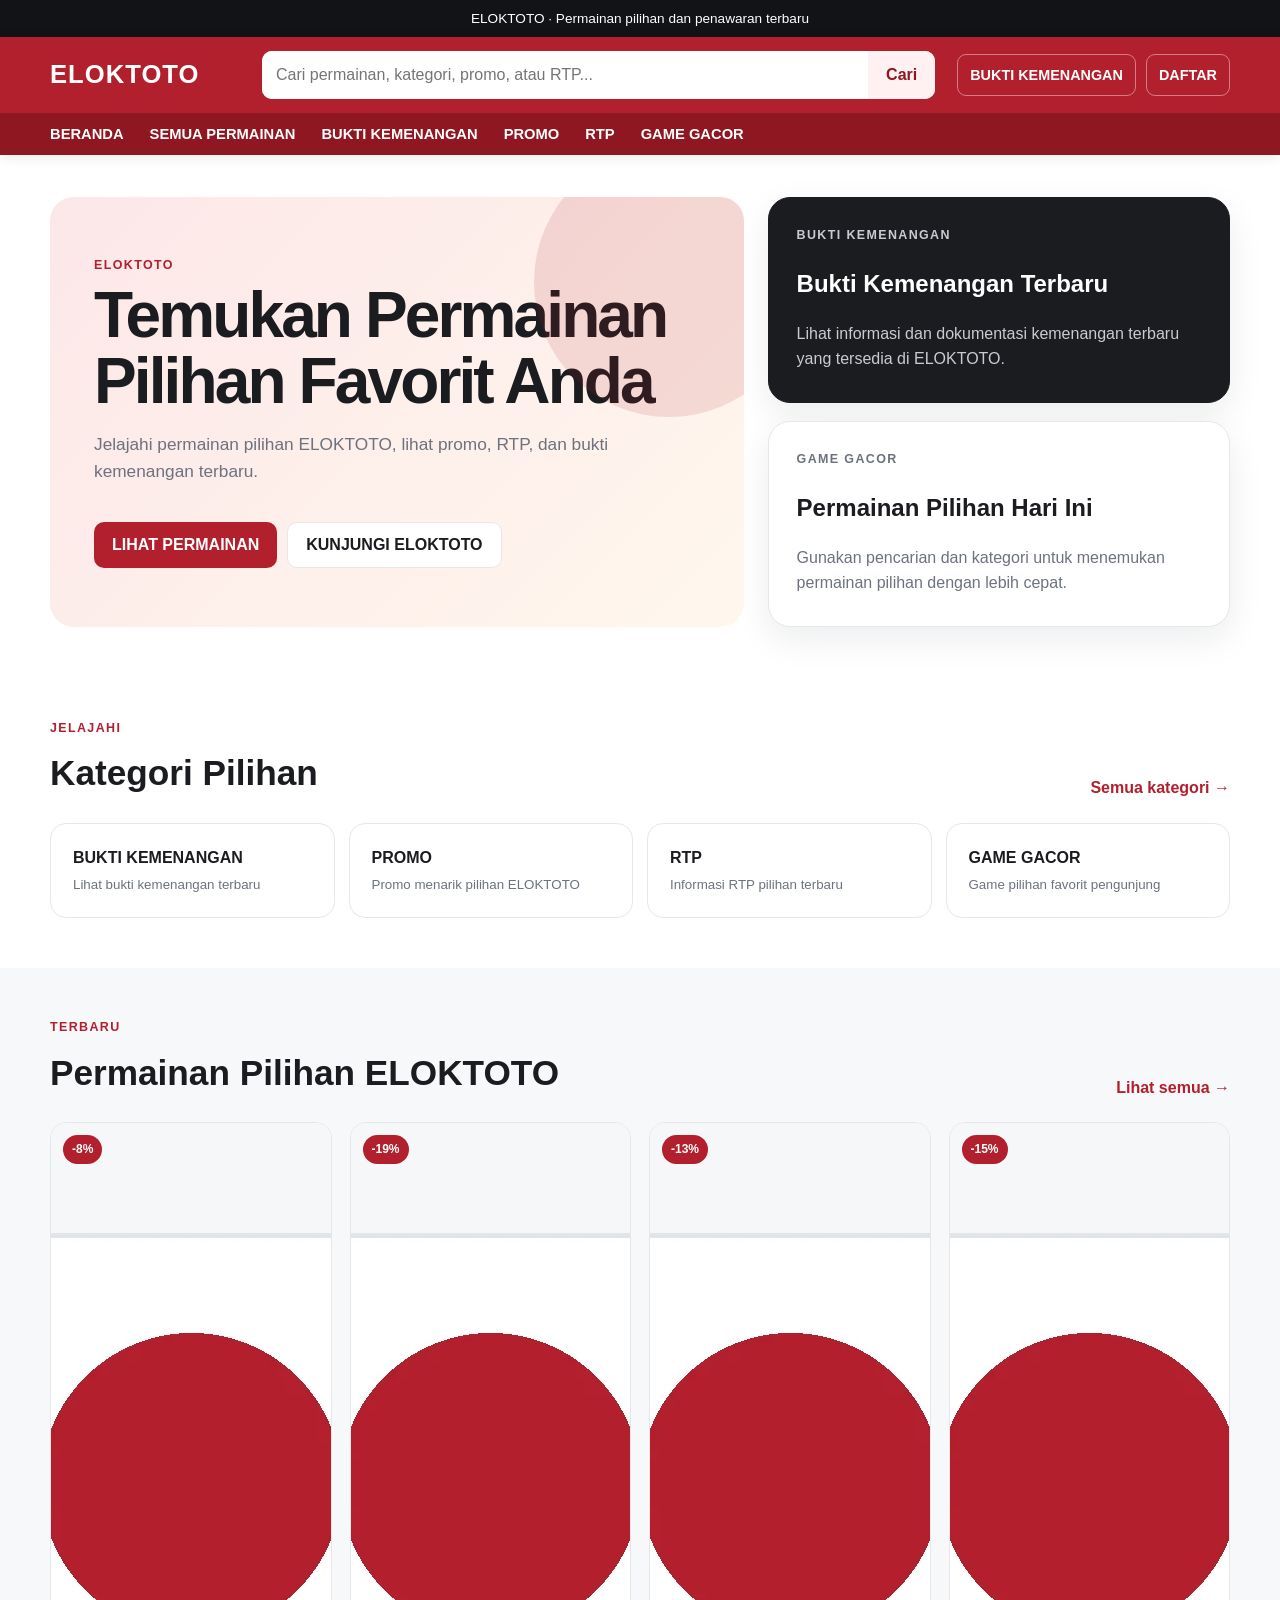
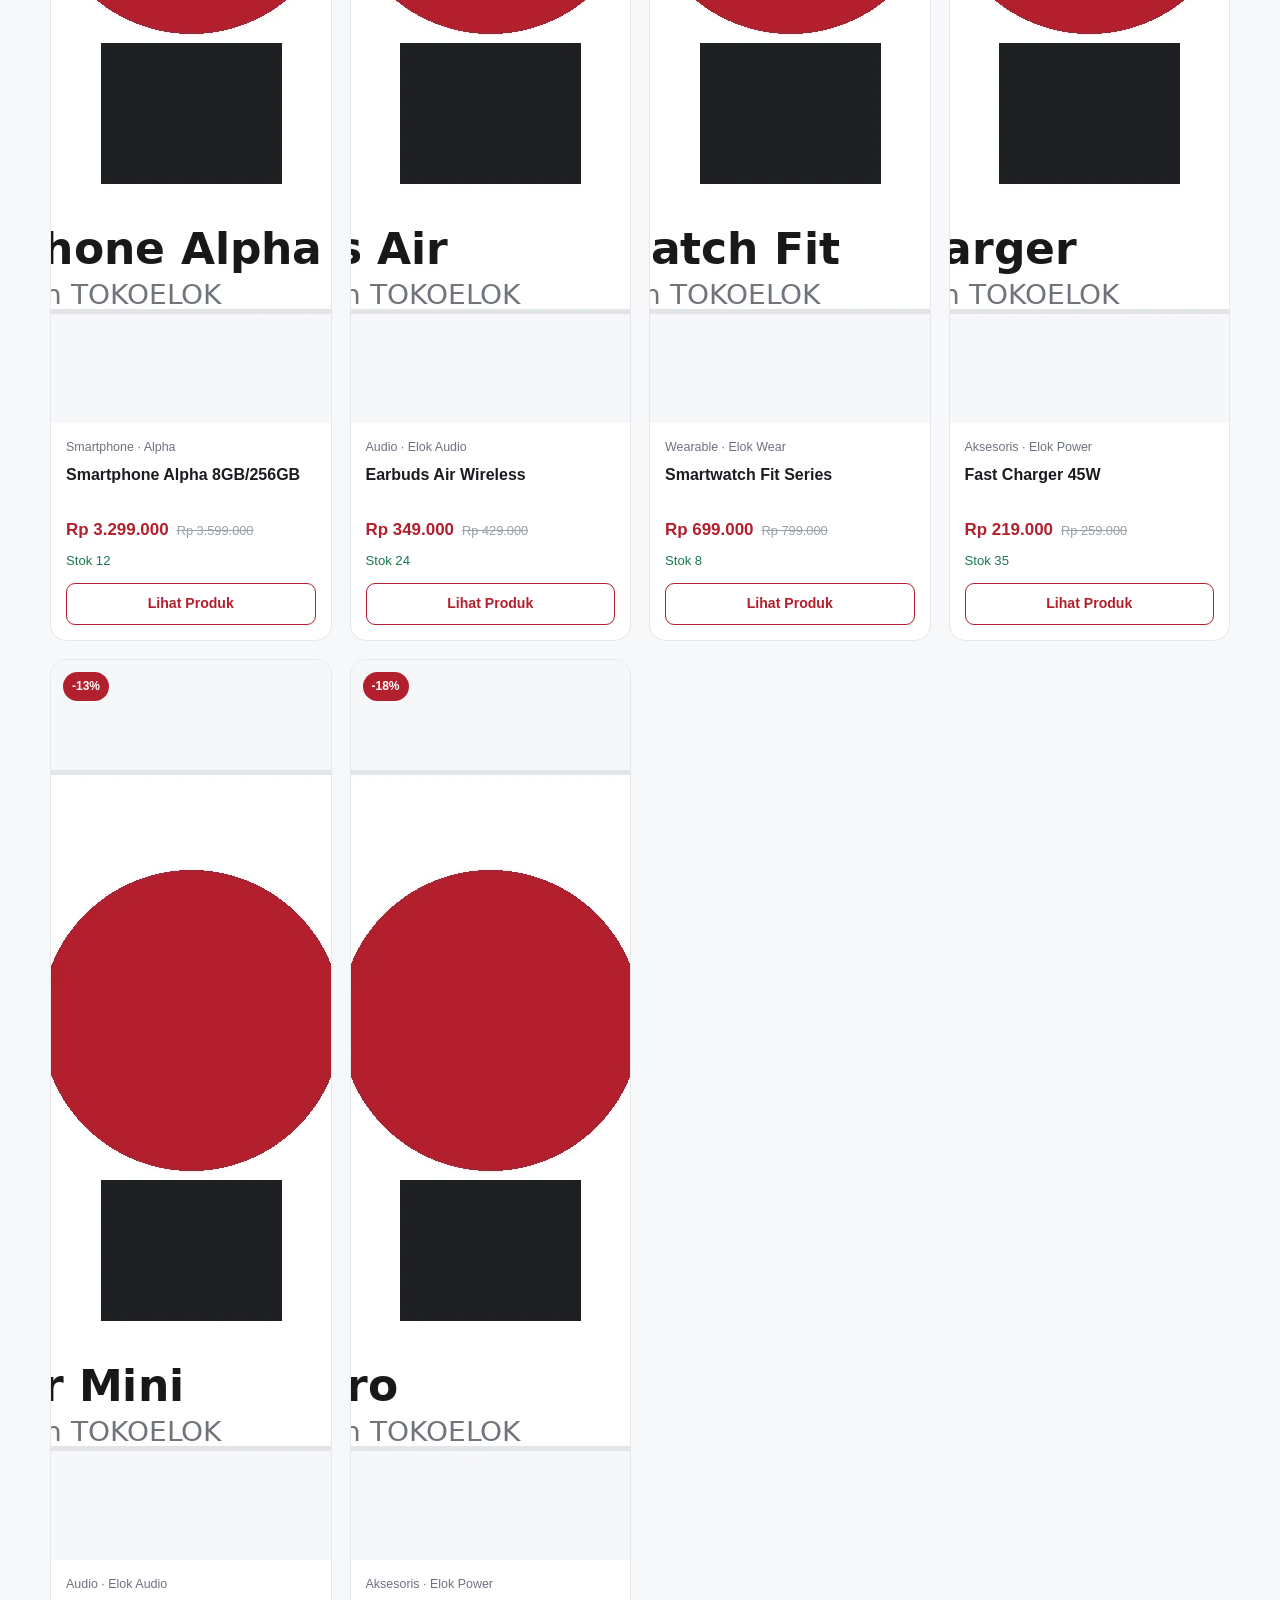
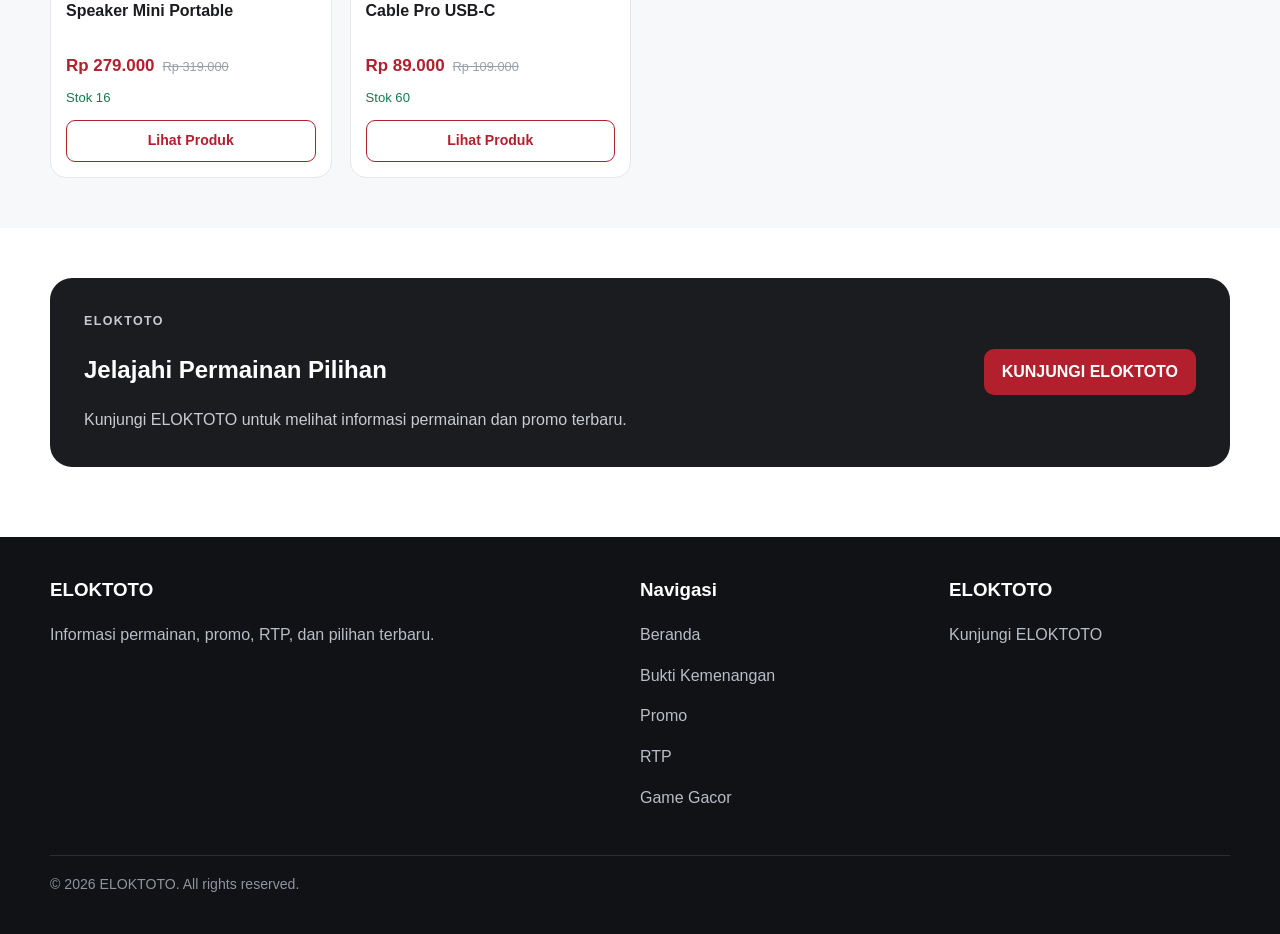
==== index.html @ 2d7f7da9 "p1" ====
<!DOCTYPE html>
<html lang="id">

<head>
  <meta charset="UTF-8">

  <meta
    name="viewport"
    content="width=device-width, initial-scale=1.0"
  >

  <title>ELOKTOTO | Permainan Pilihan & Promo Terbaru</title>

  <meta
    name="description"
    content="Temukan berbagai permainan pilihan, promo terbaru, informasi result, RTP, bukti kemenangan, dan rekomendasi permainan di ELOKTOTO."
  >

  <meta
    name="robots"
    content="index, follow, max-image-preview:large"
  >

  <meta
    name="theme-color"
    content="#b21f2d"
  >

  <link
    rel="icon"
    href="/assets/images/favicon.png"
    type="image/png"
  >

  <!-- Open Graph -->
  <meta
    property="og:type"
    content="website"
  >

  <meta
    property="og:site_name"
    content="ELOKTOTO"
  >

  <meta
    property="og:title"
    content="ELOKTOTO | Permainan Pilihan & Promo Terbaru"
  >

  <meta
    property="og:description"
    content="Temukan permainan pilihan, promo terbaru, informasi result, RTP, bukti kemenangan, dan rekomendasi permainan di ELOKTOTO."
  >

  <meta
    property="og:image"
    content="/assets/images/og-tokoelok.png"
  >

  <meta
    name="twitter:card"
    content="summary_large_image"
  >

  <link
    rel="stylesheet"
    href="/assets/css/style.css"
  >
</head>

<body>

<!-- ANNOUNCEMENT -->
<div class="announcement">
  ELOKTOTO · Permainan pilihan dan penawaran terbaru
</div>


<!-- HEADER -->
<header class="header">

  <div class="container header-main">

    <!-- LOGO -->
    <a
      class="logo"
      href="/"
      aria-label="ELOKTOTO Beranda"
    >
      ELOKTOTO
    </a>


    <!-- SEARCH -->
    <form
      class="searchbar"
      action="/katalog/"
      method="get"
      role="search"
    >

      <label
        class="sr-only"
        for="header-search"
      >
        Cari permainan
      </label>

      <input
        id="header-search"
        name="q"
        type="search"
        placeholder="Cari permainan, kategori, promo, atau RTP..."
      >

      <button type="submit">
        Cari
      </button>

    </form>


    <!-- HEADER ACTION -->
    <div class="header-actions">

      <a
        class="header-link"
        href="/katalog/?category=BUKTI%20KEMENANGAN"
      >
        BUKTI KEMENANGAN
      </a>

      <a
        class="header-link"
        href="https://fourdi.link/ELOK"
        target="_blank"
        rel="nofollow noopener"
      >
        DAFTAR
      </a>

    </div>


    <!-- MOBILE MENU -->
    <button
      class="menu-toggle"
      data-menu-toggle
      aria-expanded="false"
      aria-label="Buka menu"
    >
      ☰
    </button>

  </div>


  <!-- NAVIGATION -->
  <nav class="nav">

    <div
      class="container nav-inner"
      data-mobile-nav
    >

      <a href="/">
        BERANDA
      </a>

      <a href="/katalog/">
        SEMUA PERMAINAN
      </a>

      <a href="/katalog/?category=BUKTI%20KEMENANGAN">
        BUKTI KEMENANGAN
      </a>

      <a href="/katalog/?category=PROMO">
        PROMO
      </a>

      <a href="/katalog/?category=RTP">
        RTP
      </a>

      <a href="/katalog/?category=GAME%20GACOR">
        GAME GACOR
      </a>

    </div>

  </nav>

</header>


<!-- MAIN -->
<main>


  <!-- HERO -->
  <section class="hero">

    <div class="container hero-wrap">


      <!-- HERO UTAMA -->
      <div class="hero-main">

        <p class="eyebrow">
          ELOKTOTO
        </p>

        <h1>
          Temukan Permainan Pilihan Favorit Anda
        </h1>

        <p class="lead">
          Jelajahi permainan pilihan ELOKTOTO, lihat promo,
          RTP, dan bukti kemenangan terbaru.
        </p>

        <div class="actions">

          <a
            class="btn btn-primary"
            href="/katalog/"
          >
            LIHAT PERMAINAN
          </a>

          <a
            class="btn btn-light"
            href="https://fourdi.link/ELOK"
            target="_blank"
            rel="nofollow noopener"
          >
            KUNJUNGI ELOKTOTO
          </a>

        </div>

      </div>


      <!-- HERO SIDE -->
      <div class="hero-side">


        <!-- BUKTI KEMENANGAN -->
        <div class="promo-card dark">

          <p class="eyebrow">
            BUKTI KEMENANGAN
          </p>

          <h2>
            Bukti Kemenangan Terbaru
          </h2>

          <p>
            Lihat informasi dan dokumentasi kemenangan
            terbaru yang tersedia di ELOKTOTO.
          </p>

        </div>


        <!-- GAME PILIHAN -->
        <div class="promo-card">

          <p class="eyebrow">
            GAME GACOR
          </p>

          <h2>
            Permainan Pilihan Hari Ini
          </h2>

          <p>
            Gunakan pencarian dan kategori untuk menemukan
            permainan pilihan dengan lebih cepat.
          </p>

        </div>

      </div>

    </div>

  </section>


  <!-- CATEGORY -->
  <section class="section container">

    <div class="section-head">

      <div>

        <p class="eyebrow">
          JELAJAHI
        </p>

        <h2>
          Kategori Pilihan
        </h2>

      </div>

      <a href="/katalog/">
        Semua kategori →
      </a>

    </div>


    <div class="category-grid">


      <!-- BUKTI KEMENANGAN -->
      <a
        class="category-item"
        href="/katalog/?category=BUKTI%20KEMENANGAN"
      >

        BUKTI KEMENANGAN

        <small>
          Lihat bukti kemenangan terbaru
        </small>

      </a>


      <!-- PROMO -->
      <a
        class="category-item"
        href="/katalog/?category=PROMO"
      >

        PROMO

        <small>
          Promo menarik pilihan ELOKTOTO
        </small>

      </a>


      <!-- RTP -->
      <a
        class="category-item"
        href="/katalog/?category=RTP"
      >

        RTP

        <small>
          Informasi RTP pilihan terbaru
        </small>

      </a>


      <!-- GAME GACOR -->
      <a
        class="category-item"
        href="/katalog/?category=GAME%20GACOR"
      >

        GAME GACOR

        <small>
          Game pilihan favorit pengunjung
        </small>

      </a>


    </div>

  </section>


  <!-- PERMAINAN PILIHAN -->
  <section class="section section-soft">

    <div class="container">

      <div class="section-head">

        <div>

          <p class="eyebrow">
            TERBARU
          </p>

          <h2>
            Permainan Pilihan ELOKTOTO
          </h2>

        </div>

        <a href="/katalog/">
          Lihat semua →
        </a>

      </div>


      <!-- GAME DIISI MELALUI catalog.js -->
      <div
        class="product-grid"
        data-product-grid
      ></div>

    </div>

  </section>


  <!-- CTA -->
  <section class="section container">

    <div class="info-band">

      <div>

        <p class="eyebrow">
          ELOKTOTO
        </p>

        <h2>
          Jelajahi Permainan Pilihan
        </h2>

        <p>
          Kunjungi ELOKTOTO untuk melihat informasi
          permainan dan promo terbaru.
        </p>

      </div>

      <a
        class="btn btn-primary"
        href="https://fourdi.link/ELOK"
        target="_blank"
        rel="nofollow noopener"
      >
        KUNJUNGI ELOKTOTO
      </a>

    </div>

  </section>


</main>


<!-- FOOTER -->
<footer class="footer">

  <div class="container">


    <div class="footer-grid">


      <!-- BRAND -->
      <div>

        <h3>
          ELOKTOTO
        </h3>

        <p>
          Informasi permainan, promo,
          RTP, dan pilihan terbaru.
        </p>

      </div>


      <!-- NAVIGATION -->
      <div>

        <h3>
          Navigasi
        </h3>

        <p>
          <a href="/">
            Beranda
          </a>
        </p>

        <p>
          <a href="/katalog/?category=BUKTI%20KEMENANGAN">
            Bukti Kemenangan
          </a>
        </p>

        <p>
          <a href="/katalog/?category=PROMO">
            Promo
          </a>
        </p>

        <p>
          <a href="/katalog/?category=RTP">
            RTP
          </a>
        </p>

        <p>
          <a href="/katalog/?category=GAME%20GACOR">
            Game Gacor
          </a>
        </p>

      </div>


      <!-- LINK -->
      <div>

        <h3>
          ELOKTOTO
        </h3>

        <p>

          <a
            href="https://fourdi.link/ELOK"
            target="_blank"
            rel="nofollow noopener"
          >
            Kunjungi ELOKTOTO
          </a>

        </p>

      </div>


    </div>


    <div class="footer-bottom">

      ©
      <span data-year></span>
      ELOKTOTO.
      All rights reserved.

    </div>


  </div>

</footer>


<!-- PRODUCT DATA -->
<script src="/assets/js/products.js"></script>


<!-- GLOBAL JS -->
<script src="/assets/js/app.js"></script>


<!-- HOMEPAGE PRODUCT LIMIT -->
<script>

  window.addEventListener(
    "DOMContentLoaded",
    () => {

      if (
        window.TOKOELOK_PRODUCTS &&
        Array.isArray(window.TOKOELOK_PRODUCTS)
      ) {

        window.TOKOELOK_PRODUCTS =
          window.TOKOELOK_PRODUCTS.slice(0, 8);

      }

    },
    {
      once: true
    }
  );

</script>


<!-- CATALOG -->
<script src="/assets/js/catalog.js"></script>


</body>
</html>
---- assets/css/style.css ----
:root{
  --brand:#b21f2d;--brand-dark:#8f1722;--accent:#fff1f2;--text:#1b1c20;--muted:#6c727f;
  --line:#e5e7eb;--soft:#f7f8fa;--white:#fff;--success:#16794b;--radius:16px;
  --shadow:0 12px 35px rgba(15,23,42,.08)
}
*{box-sizing:border-box}
html{scroll-behavior:smooth}
body{margin:0;font-family:Arial,Helvetica,sans-serif;color:var(--text);background:#fff;line-height:1.55}
a{text-decoration:none;color:inherit}
img{max-width:100%;display:block}
button,input,select{font:inherit}
.container{width:min(1180px,calc(100% - 32px));margin:auto}
.sr-only{position:absolute;width:1px;height:1px;padding:0;margin:-1px;overflow:hidden;clip:rect(0,0,0,0);white-space:nowrap;border:0}

.announcement{background:#121317;color:#fff;text-align:center;padding:8px 16px;font-size:.85rem}
.header{position:sticky;top:0;z-index:50;background:var(--brand);box-shadow:0 2px 12px rgba(0,0,0,.09)}
.header-main{min-height:76px;display:grid;grid-template-columns:190px 1fr auto;gap:22px;align-items:center}
.logo{color:#fff;font-weight:900;font-size:1.6rem;letter-spacing:.04em}
.searchbar{display:grid;grid-template-columns:1fr auto;background:#fff;border-radius:10px;overflow:hidden}
.searchbar input{border:0;outline:0;padding:12px 14px;min-width:0}
.searchbar button{border:0;padding:0 18px;background:#fff0f1;color:var(--brand-dark);font-weight:800;cursor:pointer}
.header-actions{display:flex;gap:10px}
.header-link{color:#fff;border:1px solid rgba(255,255,255,.42);border-radius:9px;padding:9px 12px;font-weight:800;font-size:.9rem}
.nav{background:var(--brand-dark)}
.nav-inner{min-height:42px;display:flex;gap:26px;align-items:center}
.nav a{color:#fff;font-weight:700;font-size:.92rem}
.menu-toggle{display:none;border:0;background:transparent;color:#fff;font-size:1.3rem}

.hero{padding:42px 0}
.hero-wrap{display:grid;grid-template-columns:1.2fr .8fr;gap:24px}
.hero-main{min-height:430px;padding:44px;border-radius:24px;background:linear-gradient(135deg,#fce7e8,#fff7ed);display:flex;flex-direction:column;justify-content:center;position:relative;overflow:hidden}
.hero-main:after{content:"";position:absolute;width:270px;height:270px;border-radius:50%;background:rgba(178,31,45,.13);right:-60px;top:-50px}
.eyebrow{color:var(--brand);text-transform:uppercase;letter-spacing:.11em;font-size:.78rem;font-weight:900;margin:0 0 8px}
.hero h1{font-size:clamp(2.4rem,5vw,4.8rem);line-height:1.02;letter-spacing:-.045em;margin:0;max-width:760px}
.hero p.lead{color:var(--muted);font-size:1.08rem;max-width:650px}
.hero-side{display:grid;gap:18px}
.promo-card{border:1px solid var(--line);border-radius:22px;padding:28px;background:#fff;box-shadow:var(--shadow)}
.promo-card.dark{background:#1b1c20;color:#fff;border-color:#1b1c20}
.promo-card p{color:var(--muted);margin-bottom:0}
.promo-card.dark p{color:#c8cbd1}
.actions{display:flex;gap:10px;flex-wrap:wrap;margin-top:20px}
.btn{display:inline-flex;justify-content:center;align-items:center;min-height:46px;padding:0 18px;border-radius:10px;font-weight:800}
.btn-primary{background:var(--brand);color:#fff}
.btn-primary:hover{background:var(--brand-dark)}
.btn-light{background:#fff;border:1px solid var(--line)}
.btn-wide{width:100%}

.section{padding:50px 0}
.section-soft{background:var(--soft)}
.section-head{display:flex;align-items:end;justify-content:space-between;gap:18px;margin-bottom:22px}
.section-head h2{font-size:clamp(1.6rem,3vw,2.2rem);margin:0}
.section-head a{color:var(--brand);font-weight:800}
.category-grid{display:grid;grid-template-columns:repeat(4,1fr);gap:14px}
.category-item{border:1px solid var(--line);border-radius:16px;background:#fff;padding:22px;font-weight:800}
.category-item small{display:block;color:var(--muted);font-weight:400;margin-top:4px}

.filters{display:grid;grid-template-columns:1fr 220px;gap:12px;margin-bottom:22px}
.filters input,.filters select{width:100%;border:1px solid var(--line);border-radius:10px;padding:12px 14px;background:#fff;outline:none}
.result-count{color:var(--muted);margin-bottom:16px}

.product-grid{display:grid;grid-template-columns:repeat(4,minmax(0,1fr));gap:18px}
.product-card{background:#fff;border:1px solid var(--line);border-radius:16px;overflow:hidden;transition:.2s}
.product-card:hover{transform:translateY(-3px);box-shadow:var(--shadow)}
.product-image-link{position:relative;display:block;background:#f6f7f9}
.product-image{aspect-ratio:1/1;object-fit:cover}
.discount-badge{position:absolute;left:12px;top:12px;background:var(--brand);color:#fff;font-size:.75rem;font-weight:900;border-radius:999px;padding:5px 9px}
.product-content{padding:15px}
.product-meta{color:var(--muted);font-size:.78rem}
.product-content h3{font-size:1rem;line-height:1.35;margin:6px 0 10px;min-height:43px}
.price-row{display:flex;gap:8px;align-items:baseline;flex-wrap:wrap}
.price-row strong{color:var(--brand);font-size:1.06rem}
.price-row del{color:#9aa0aa;font-size:.8rem}
.stock{color:var(--success);font-size:.82rem;margin:8px 0 12px}
.product-button{display:flex;justify-content:center;border:1px solid var(--brand);color:var(--brand);border-radius:9px;padding:9px;font-weight:800;font-size:.88rem}

.info-band{border-radius:22px;background:#1b1c20;color:#fff;padding:34px;display:grid;grid-template-columns:1fr auto;gap:24px;align-items:center}
.info-band p{color:#c8cbd1;margin-bottom:0}

.breadcrumb{display:flex;flex-wrap:wrap;gap:8px;color:var(--muted);font-size:.9rem;margin-bottom:24px}
.detail-page{padding:34px 0 60px}
.detail-grid{display:grid;grid-template-columns:1fr 1fr;gap:42px;align-items:start}
.detail-media{background:var(--soft);border-radius:22px;overflow:hidden}
.detail-media img{width:100%;aspect-ratio:1/1;object-fit:cover}
.detail-info h1{font-size:clamp(2rem,4vw,3.4rem);line-height:1.08;margin:0 0 14px}
.detail-price{font-size:1.9rem;font-weight:900;color:var(--brand)}
.detail-old-price{color:#8b919b}
.detail-stock{color:var(--success);font-weight:700}
.detail-summary{color:var(--muted)}
.detail-section{padding-top:34px;margin-top:34px;border-top:1px solid var(--line)}
.detail-section h2{margin-top:0}
.spec-list{display:grid;grid-template-columns:repeat(2,1fr);gap:10px;padding:0;list-style:none}
.spec-list li{background:var(--soft);border-radius:10px;padding:12px}

.footer{background:#111215;color:#fff;padding:38px 0;margin-top:20px}
.footer-grid{display:grid;grid-template-columns:2fr 1fr 1fr;gap:28px}
.footer h3{margin-top:0}
.footer p,.footer a{color:#b8bdc6}
.footer-bottom{border-top:1px solid #2b2d32;margin-top:28px;padding-top:18px;color:#8e949e;font-size:.88rem}
.empty{grid-column:1/-1;padding:40px;text-align:center;color:var(--muted)}

@media(max-width:900px){
  .header-main{grid-template-columns:1fr auto;padding:11px 0}
  .searchbar{grid-column:1/-1;grid-row:2}
  .hero-wrap,.detail-grid{grid-template-columns:1fr}
  .product-grid{grid-template-columns:repeat(2,1fr)}
  .category-grid{grid-template-columns:repeat(2,1fr)}
  .footer-grid{grid-template-columns:1fr 1fr}
}
@media(max-width:600px){
  .container{width:min(100% - 22px,1180px)}
  .announcement{font-size:.76rem}
  .header-actions{display:none}
  .header-main{grid-template-columns:1fr auto}
  .menu-toggle{display:block}
  .nav-inner{display:none;flex-direction:column;align-items:flex-start;padding:14px 0}
  .nav-inner.open{display:flex}
  .hero{padding:24px 0}
  .hero-main{padding:28px;min-height:360px}
  .hero h1{font-size:2.55rem}
  .section{padding:36px 0}
  .filters{grid-template-columns:1fr}
  .product-grid{gap:10px}
  .product-content{padding:11px}
  .product-content h3{font-size:.92rem}
  .price-row strong{font-size:.94rem}
  .info-band{grid-template-columns:1fr}
  .footer-grid{grid-template-columns:1fr}
  .spec-list{grid-template-columns:1fr}
}
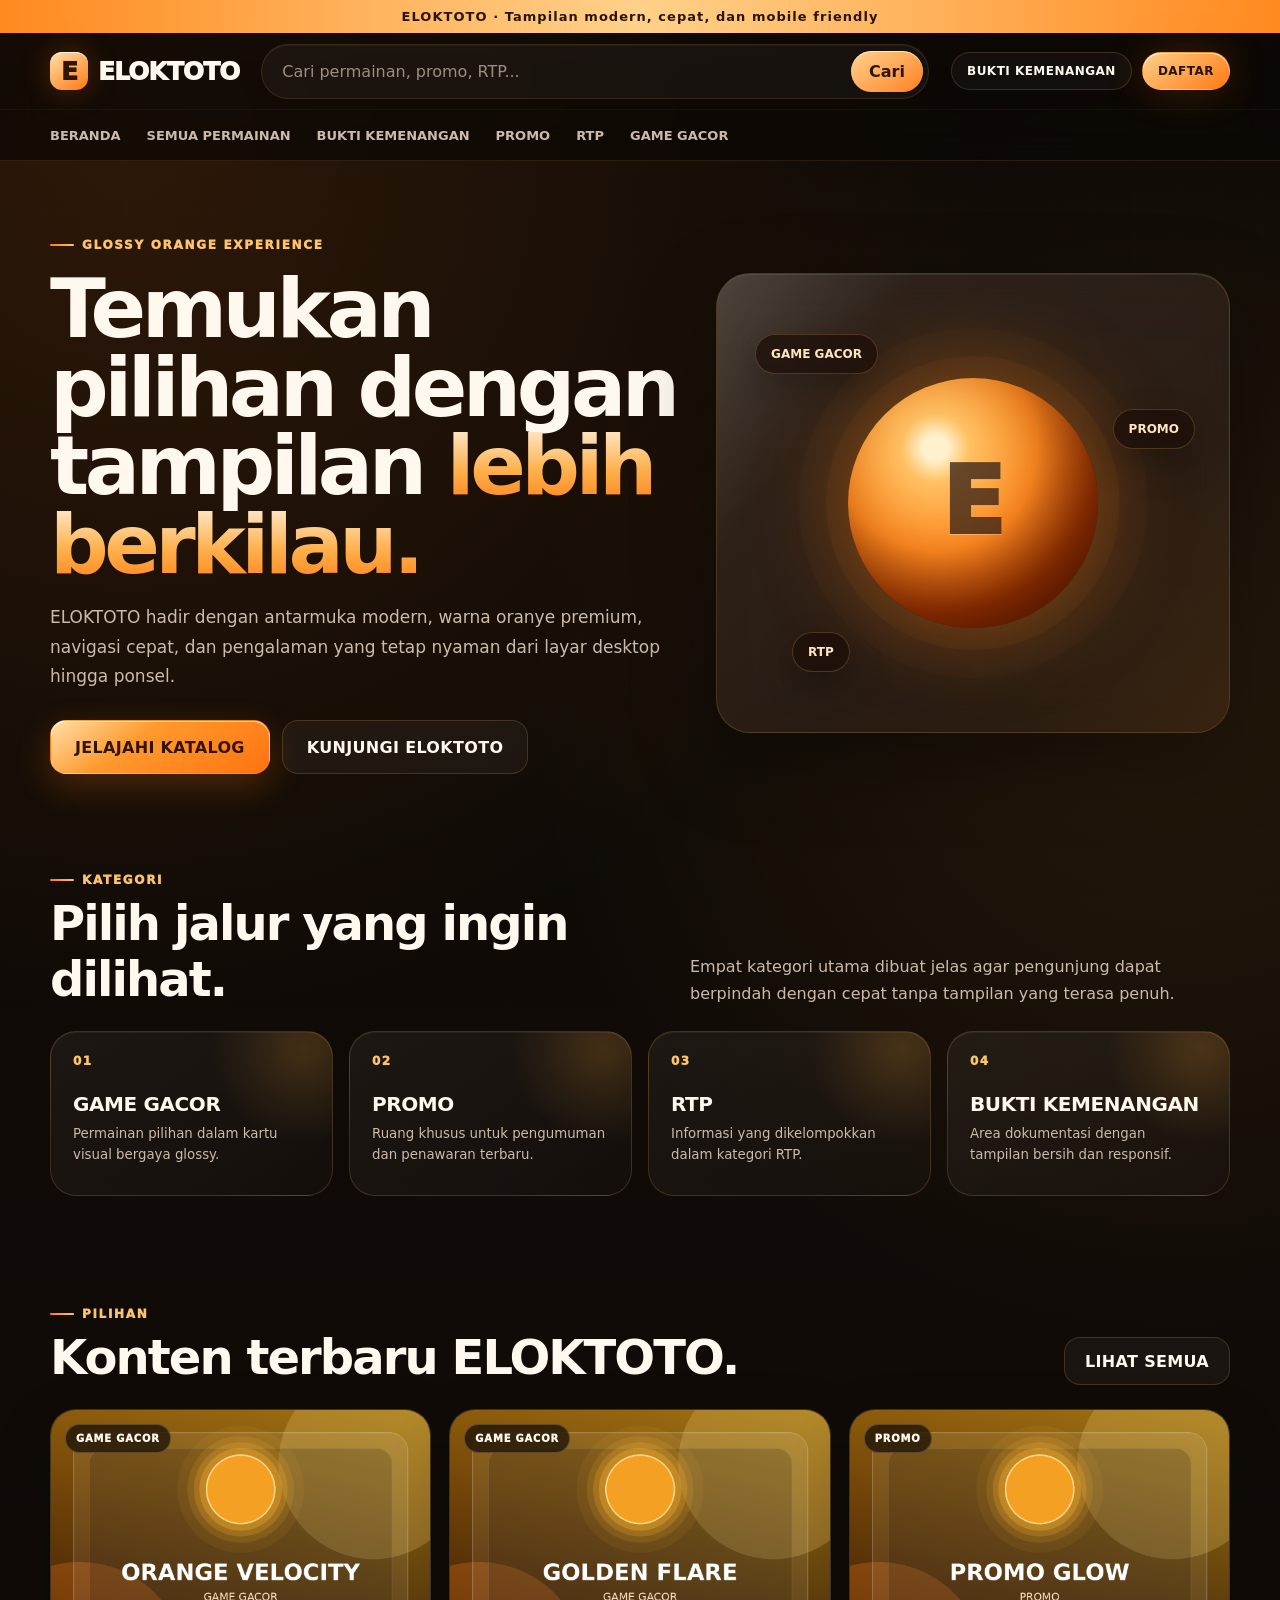
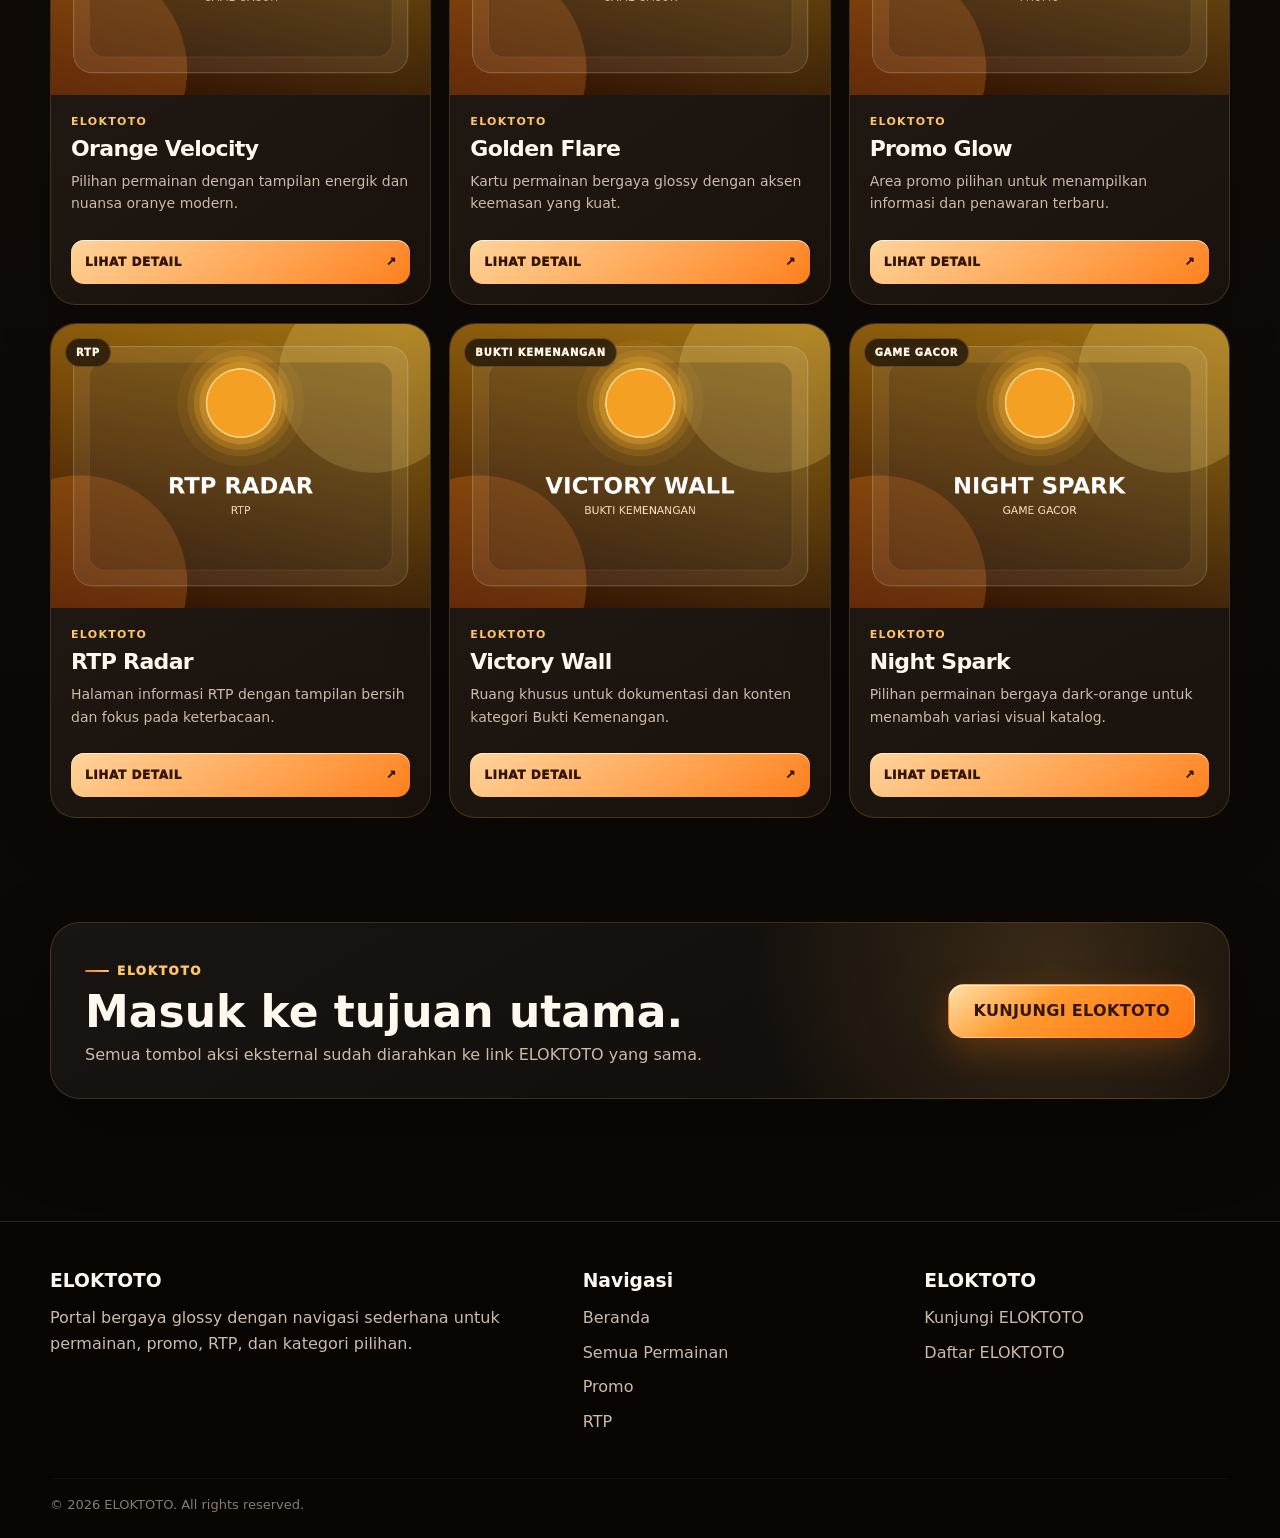
==== commit 51c9c635: "Add files via upload" ====
--- a/index.html
+++ b/index.html
@@ -1,606 +1,190 @@
 <!DOCTYPE html>
 <html lang="id">
-
 <head>
   <meta charset="UTF-8">
+  <meta name="viewport" content="width=device-width, initial-scale=1.0">
 
-  <meta
-    name="viewport"
-    content="width=device-width, initial-scale=1.0"
-  >
+  <title>ELOKTOTO | Permainan, Promo & RTP Pilihan</title>
+  <meta name="description" content="Jelajahi permainan, promo, RTP, dan kategori pilihan dalam tampilan ELOKTOTO yang modern dan mobile friendly.">
+  <meta name="robots" content="index, follow, max-image-preview:large">
+  <meta name="theme-color" content="#ff7a12">
 
-  <title>ELOKTOTO | Permainan Pilihan & Promo Terbaru</title>
+  <link rel="canonical" href="https://toko-elok.pages.dev/">
+  <link rel="icon" href="/assets/images/favicon.png" type="image/png">
+  <link rel="stylesheet" href="/assets/css/style.css">
 
-  <meta
-    name="description"
-    content="Temukan berbagai permainan pilihan, promo terbaru, informasi result, RTP, bukti kemenangan, dan rekomendasi permainan di ELOKTOTO."
-  >
-
-  <meta
-    name="robots"
-    content="index, follow, max-image-preview:large"
-  >
-
-  <meta
-    name="theme-color"
-    content="#b21f2d"
-  >
-
-  <link
-    rel="icon"
-    href="/assets/images/favicon.png"
-    type="image/png"
-  >
-
-  <!-- Open Graph -->
-  <meta
-    property="og:type"
-    content="website"
-  >
-
-  <meta
-    property="og:site_name"
-    content="ELOKTOTO"
-  >
-
-  <meta
-    property="og:title"
-    content="ELOKTOTO | Permainan Pilihan & Promo Terbaru"
-  >
-
-  <meta
-    property="og:description"
-    content="Temukan permainan pilihan, promo terbaru, informasi result, RTP, bukti kemenangan, dan rekomendasi permainan di ELOKTOTO."
-  >
-
-  <meta
-    property="og:image"
-    content="/assets/images/og-tokoelok.png"
-  >
-
-  <meta
-    name="twitter:card"
-    content="summary_large_image"
-  >
-
-  <link
-    rel="stylesheet"
-    href="/assets/css/style.css"
-  >
+  <meta property="og:type" content="website">
+  <meta property="og:site_name" content="ELOKTOTO">
+  <meta property="og:title" content="ELOKTOTO | Permainan, Promo & RTP Pilihan">
+  <meta property="og:description" content="Tampilan glossy oranye yang modern, cepat, dan nyaman digunakan di perangkat mobile.">
+  <meta property="og:url" content="https://toko-elok.pages.dev/">
+  <meta property="og:image" content="https://toko-elok.pages.dev/assets/images/og-eloktoto.png">
+  <meta name="twitter:card" content="summary_large_image">
 </head>
-
 <body>
 
-<!-- ANNOUNCEMENT -->
-<div class="announcement">
-  ELOKTOTO · Permainan pilihan dan penawaran terbaru
-</div>
 
+<div class="announcement">ELOKTOTO · Tampilan modern, cepat, dan mobile friendly</div>
 
-<!-- HEADER -->
-<header class="header">
-
+<header class="site-header" data-site-header>
   <div class="container header-main">
-
-    <!-- LOGO -->
-    <a
-      class="logo"
-      href="/"
-      aria-label="ELOKTOTO Beranda"
-    >
-      ELOKTOTO
+    <a class="logo" href="/" aria-label="ELOKTOTO Beranda">
+      <span class="logo-mark">E</span>
+      <span>ELOKTOTO</span>
     </a>
 
-
-    <!-- SEARCH -->
-    <form
-      class="searchbar"
-      action="/katalog/"
-      method="get"
-      role="search"
-    >
-
-      <label
-        class="sr-only"
-        for="header-search"
-      >
-        Cari permainan
-      </label>
-
-      <input
-        id="header-search"
-        name="q"
-        type="search"
-        placeholder="Cari permainan, kategori, promo, atau RTP..."
-      >
-
-      <button type="submit">
-        Cari
-      </button>
-
+    <form class="searchbar" action="/katalog/" method="get" role="search">
+      <label class="sr-only" for="site-search">Cari</label>
+      <input id="site-search" name="q" type="search" placeholder="Cari permainan, promo, RTP...">
+      <button type="submit">Cari</button>
     </form>
 
-
-    <!-- HEADER ACTION -->
     <div class="header-actions">
-
-      <a
-        class="header-link"
-        href="/katalog/?category=BUKTI%20KEMENANGAN"
-      >
-        BUKTI KEMENANGAN
-      </a>
-
-      <a
-        class="header-link"
-        href="https://fourdi.link/ELOK"
-        target="_blank"
-        rel="nofollow noopener"
-      >
-        DAFTAR
-      </a>
-
+      <a class="header-link" href="/katalog/?category=BUKTI%20KEMENANGAN">BUKTI KEMENANGAN</a>
+      <a class="header-link primary" data-elok-link href="https://fourdi.link/ELOK">DAFTAR</a>
     </div>
 
-
-    <!-- MOBILE MENU -->
-    <button
-      class="menu-toggle"
-      data-menu-toggle
-      aria-expanded="false"
-      aria-label="Buka menu"
-    >
-      ☰
-    </button>
-
+    <button class="menu-toggle" data-menu-toggle aria-expanded="false" aria-label="Buka menu">☰</button>
   </div>
 
-
-  <!-- NAVIGATION -->
   <nav class="nav">
-
-    <div
-      class="container nav-inner"
-      data-mobile-nav
-    >
-
-      <a href="/">
-        BERANDA
-      </a>
-
-      <a href="/katalog/">
-        SEMUA PERMAINAN
-      </a>
-
-      <a href="/katalog/?category=BUKTI%20KEMENANGAN">
-        BUKTI KEMENANGAN
-      </a>
-
-      <a href="/katalog/?category=PROMO">
-        PROMO
-      </a>
-
-      <a href="/katalog/?category=RTP">
-        RTP
-      </a>
-
-      <a href="/katalog/?category=GAME%20GACOR">
-        GAME GACOR
-      </a>
-
+    <div class="container nav-inner" data-mobile-nav>
+      <a href="/">BERANDA</a>
+      <a href="/katalog/">SEMUA PERMAINAN</a>
+      <a href="/katalog/?category=BUKTI%20KEMENANGAN">BUKTI KEMENANGAN</a>
+      <a href="/katalog/?category=PROMO">PROMO</a>
+      <a href="/katalog/?category=RTP">RTP</a>
+      <a href="/katalog/?category=GAME%20GACOR">GAME GACOR</a>
     </div>
-
   </nav>
-
 </header>
 
 
-<!-- MAIN -->
 <main>
-
-
-  <!-- HERO -->
   <section class="hero">
-
-    <div class="container hero-wrap">
-
-
-      <!-- HERO UTAMA -->
-      <div class="hero-main">
-
-        <p class="eyebrow">
-          ELOKTOTO
+    <div class="container hero-grid">
+      <div class="hero-copy">
+        <span class="eyebrow">GLOSSY ORANGE EXPERIENCE</span>
+        <h1>Temukan pilihan dengan tampilan <span>lebih berkilau.</span></h1>
+        <p>
+          ELOKTOTO hadir dengan antarmuka modern, warna oranye premium, navigasi cepat,
+          dan pengalaman yang tetap nyaman dari layar desktop hingga ponsel.
         </p>
 
-        <h1>
-          Temukan Permainan Pilihan Favorit Anda
-        </h1>
-
-        <p class="lead">
-          Jelajahi permainan pilihan ELOKTOTO, lihat promo,
-          RTP, dan bukti kemenangan terbaru.
-        </p>
-
-        <div class="actions">
-
-          <a
-            class="btn btn-primary"
-            href="/katalog/"
-          >
-            LIHAT PERMAINAN
-          </a>
-
-          <a
-            class="btn btn-light"
-            href="https://fourdi.link/ELOK"
-            target="_blank"
-            rel="nofollow noopener"
-          >
-            KUNJUNGI ELOKTOTO
-          </a>
-
+        <div class="hero-actions">
+          <a class="btn btn-primary btn-large" href="/katalog/">JELAJAHI KATALOG</a>
+          <a class="btn btn-secondary btn-large" data-elok-link href="https://fourdi.link/ELOK">KUNJUNGI ELOKTOTO</a>
         </div>
-
       </div>
 
+      <div class="hero-visual glossy-panel" aria-hidden="true">
+        <span class="floating-chip chip-a">GAME GACOR</span>
+        <span class="floating-chip chip-b">PROMO</span>
+        <span class="floating-chip chip-c">RTP</span>
+        <div class="orb"></div>
+      </div>
+    </div>
+  </section>
 
-      <!-- HERO SIDE -->
-      <div class="hero-side">
-
-
-        <!-- BUKTI KEMENANGAN -->
-        <div class="promo-card dark">
-
-          <p class="eyebrow">
-            BUKTI KEMENANGAN
-          </p>
-
-          <h2>
-            Bukti Kemenangan Terbaru
-          </h2>
-
-          <p>
-            Lihat informasi dan dokumentasi kemenangan
-            terbaru yang tersedia di ELOKTOTO.
-          </p>
-
+  <section class="section">
+    <div class="container">
+      <div class="section-heading">
+        <div>
+          <span class="section-kicker">KATEGORI</span>
+          <h2>Pilih jalur yang ingin dilihat.</h2>
         </div>
-
-
-        <!-- GAME PILIHAN -->
-        <div class="promo-card">
-
-          <p class="eyebrow">
-            GAME GACOR
-          </p>
-
-          <h2>
-            Permainan Pilihan Hari Ini
-          </h2>
-
-          <p>
-            Gunakan pencarian dan kategori untuk menemukan
-            permainan pilihan dengan lebih cepat.
-          </p>
-
-        </div>
-
+        <p>Empat kategori utama dibuat jelas agar pengunjung dapat berpindah dengan cepat tanpa tampilan yang terasa penuh.</p>
       </div>
 
+      <div class="category-grid">
+        <a class="category-card" href="/katalog/?category=GAME%20GACOR">
+          <span>01</span>
+          <strong>GAME GACOR</strong>
+          <small>Permainan pilihan dalam kartu visual bergaya glossy.</small>
+        </a>
+
+        <a class="category-card" href="/katalog/?category=PROMO">
+          <span>02</span>
+          <strong>PROMO</strong>
+          <small>Ruang khusus untuk pengumuman dan penawaran terbaru.</small>
+        </a>
+
+        <a class="category-card" href="/katalog/?category=RTP">
+          <span>03</span>
+          <strong>RTP</strong>
+          <small>Informasi yang dikelompokkan dalam kategori RTP.</small>
+        </a>
+
+        <a class="category-card" href="/katalog/?category=BUKTI%20KEMENANGAN">
+          <span>04</span>
+          <strong>BUKTI KEMENANGAN</strong>
+          <small>Area dokumentasi dengan tampilan bersih dan responsif.</small>
+        </a>
+      </div>
     </div>
-
   </section>
 
-
-  <!-- CATEGORY -->
-  <section class="section container">
-
-    <div class="section-head">
-
-      <div>
-
-        <p class="eyebrow">
-          JELAJAHI
-        </p>
-
-        <h2>
-          Kategori Pilihan
-        </h2>
-
+  <section class="section">
+    <div class="container">
+      <div class="section-heading">
+        <div>
+          <span class="section-kicker">PILIHAN</span>
+          <h2>Konten terbaru ELOKTOTO.</h2>
+        </div>
+        <a class="btn btn-secondary" href="/katalog/">LIHAT SEMUA</a>
       </div>
 
-      <a href="/katalog/">
-        Semua kategori →
-      </a>
-
+      <div class="product-grid" data-product-grid data-limit="6"></div>
     </div>
-
-
-    <div class="category-grid">
-
-
-      <!-- BUKTI KEMENANGAN -->
-      <a
-        class="category-item"
-        href="/katalog/?category=BUKTI%20KEMENANGAN"
-      >
-
-        BUKTI KEMENANGAN
-
-        <small>
-          Lihat bukti kemenangan terbaru
-        </small>
-
-      </a>
-
-
-      <!-- PROMO -->
-      <a
-        class="category-item"
-        href="/katalog/?category=PROMO"
-      >
-
-        PROMO
-
-        <small>
-          Promo menarik pilihan ELOKTOTO
-        </small>
-
-      </a>
-
-
-      <!-- RTP -->
-      <a
-        class="category-item"
-        href="/katalog/?category=RTP"
-      >
-
-        RTP
-
-        <small>
-          Informasi RTP pilihan terbaru
-        </small>
-
-      </a>
-
-
-      <!-- GAME GACOR -->
-      <a
-        class="category-item"
-        href="/katalog/?category=GAME%20GACOR"
-      >
-
-        GAME GACOR
-
-        <small>
-          Game pilihan favorit pengunjung
-        </small>
-
-      </a>
-
-
-    </div>
-
   </section>
 
-
-  <!-- PERMAINAN PILIHAN -->
-  <section class="section section-soft">
-
+  <section class="section">
     <div class="container">
-
-      <div class="section-head">
-
+      <div class="info-band">
         <div>
-
-          <p class="eyebrow">
-            TERBARU
-          </p>
-
-          <h2>
-            Permainan Pilihan ELOKTOTO
-          </h2>
-
+          <span class="section-kicker">ELOKTOTO</span>
+          <h2>Masuk ke tujuan utama.</h2>
+          <p>Semua tombol aksi eksternal sudah diarahkan ke link ELOKTOTO yang sama.</p>
         </div>
-
-        <a href="/katalog/">
-          Lihat semua →
-        </a>
-
+        <a class="btn btn-primary btn-large" data-elok-link href="https://fourdi.link/ELOK">KUNJUNGI ELOKTOTO</a>
       </div>
-
-
-      <!-- GAME DIISI MELALUI catalog.js -->
-      <div
-        class="product-grid"
-        data-product-grid
-      ></div>
-
     </div>
-
   </section>
-
-
-  <!-- CTA -->
-  <section class="section container">
-
-    <div class="info-band">
-
-      <div>
-
-        <p class="eyebrow">
-          ELOKTOTO
-        </p>
-
-        <h2>
-          Jelajahi Permainan Pilihan
-        </h2>
-
-        <p>
-          Kunjungi ELOKTOTO untuk melihat informasi
-          permainan dan promo terbaru.
-        </p>
-
-      </div>
-
-      <a
-        class="btn btn-primary"
-        href="https://fourdi.link/ELOK"
-        target="_blank"
-        rel="nofollow noopener"
-      >
-        KUNJUNGI ELOKTOTO
-      </a>
-
-    </div>
-
-  </section>
-
-
 </main>
 
 
-<!-- FOOTER -->
 <footer class="footer">
-
   <div class="container">
-
-
     <div class="footer-grid">
-
-
-      <!-- BRAND -->
       <div>
-
-        <h3>
-          ELOKTOTO
-        </h3>
-
-        <p>
-          Informasi permainan, promo,
-          RTP, dan pilihan terbaru.
-        </p>
-
+        <h3>ELOKTOTO</h3>
+        <p>Portal bergaya glossy dengan navigasi sederhana untuk permainan, promo, RTP, dan kategori pilihan.</p>
       </div>
 
-
-      <!-- NAVIGATION -->
       <div>
-
-        <h3>
-          Navigasi
-        </h3>
-
-        <p>
-          <a href="/">
-            Beranda
-          </a>
-        </p>
-
-        <p>
-          <a href="/katalog/?category=BUKTI%20KEMENANGAN">
-            Bukti Kemenangan
-          </a>
-        </p>
-
-        <p>
-          <a href="/katalog/?category=PROMO">
-            Promo
-          </a>
-        </p>
-
-        <p>
-          <a href="/katalog/?category=RTP">
-            RTP
-          </a>
-        </p>
-
-        <p>
-          <a href="/katalog/?category=GAME%20GACOR">
-            Game Gacor
-          </a>
-        </p>
-
+        <h3>Navigasi</h3>
+        <p><a href="/">Beranda</a></p>
+        <p><a href="/katalog/">Semua Permainan</a></p>
+        <p><a href="/katalog/?category=PROMO">Promo</a></p>
+        <p><a href="/katalog/?category=RTP">RTP</a></p>
       </div>
 
-
-      <!-- LINK -->
       <div>
-
-        <h3>
-          ELOKTOTO
-        </h3>
-
-        <p>
-
-          <a
-            href="https://fourdi.link/ELOK"
-            target="_blank"
-            rel="nofollow noopener"
-          >
-            Kunjungi ELOKTOTO
-          </a>
-
-        </p>
-
+        <h3>ELOKTOTO</h3>
+        <p><a data-elok-link href="https://fourdi.link/ELOK">Kunjungi ELOKTOTO</a></p>
+        <p><a data-elok-link href="https://fourdi.link/ELOK">Daftar ELOKTOTO</a></p>
       </div>
-
-
     </div>
 
-
     <div class="footer-bottom">
-
-      ©
-      <span data-year></span>
-      ELOKTOTO.
-      All rights reserved.
-
+      © <span data-year></span> ELOKTOTO. All rights reserved.
     </div>
-
-
   </div>
-
 </footer>
 
 
-<!-- PRODUCT DATA -->
 <script src="/assets/js/products.js"></script>
-
-
-<!-- GLOBAL JS -->
 <script src="/assets/js/app.js"></script>
-
-
-<!-- HOMEPAGE PRODUCT LIMIT -->
-<script>
-
-  window.addEventListener(
-    "DOMContentLoaded",
-    () => {
-
-      if (
-        window.TOKOELOK_PRODUCTS &&
-        Array.isArray(window.TOKOELOK_PRODUCTS)
-      ) {
-
-        window.TOKOELOK_PRODUCTS =
-          window.TOKOELOK_PRODUCTS.slice(0, 8);
-
-      }
-
-    },
-    {
-      once: true
-    }
-  );
-
-</script>
-
-
-<!-- CATALOG -->
 <script src="/assets/js/catalog.js"></script>
-
-
 </body>
 </html>
--- a/assets/css/style.css
+++ b/assets/css/style.css
@@ -1,129 +1,1009 @@
-:root{
-  --brand:#b21f2d;--brand-dark:#8f1722;--accent:#fff1f2;--text:#1b1c20;--muted:#6c727f;
-  --line:#e5e7eb;--soft:#f7f8fa;--white:#fff;--success:#16794b;--radius:16px;
-  --shadow:0 12px 35px rgba(15,23,42,.08)
-}
-*{box-sizing:border-box}
-html{scroll-behavior:smooth}
-body{margin:0;font-family:Arial,Helvetica,sans-serif;color:var(--text);background:#fff;line-height:1.55}
-a{text-decoration:none;color:inherit}
-img{max-width:100%;display:block}
-button,input,select{font:inherit}
-.container{width:min(1180px,calc(100% - 32px));margin:auto}
-.sr-only{position:absolute;width:1px;height:1px;padding:0;margin:-1px;overflow:hidden;clip:rect(0,0,0,0);white-space:nowrap;border:0}
-
-.announcement{background:#121317;color:#fff;text-align:center;padding:8px 16px;font-size:.85rem}
-.header{position:sticky;top:0;z-index:50;background:var(--brand);box-shadow:0 2px 12px rgba(0,0,0,.09)}
-.header-main{min-height:76px;display:grid;grid-template-columns:190px 1fr auto;gap:22px;align-items:center}
-.logo{color:#fff;font-weight:900;font-size:1.6rem;letter-spacing:.04em}
-.searchbar{display:grid;grid-template-columns:1fr auto;background:#fff;border-radius:10px;overflow:hidden}
-.searchbar input{border:0;outline:0;padding:12px 14px;min-width:0}
-.searchbar button{border:0;padding:0 18px;background:#fff0f1;color:var(--brand-dark);font-weight:800;cursor:pointer}
-.header-actions{display:flex;gap:10px}
-.header-link{color:#fff;border:1px solid rgba(255,255,255,.42);border-radius:9px;padding:9px 12px;font-weight:800;font-size:.9rem}
-.nav{background:var(--brand-dark)}
-.nav-inner{min-height:42px;display:flex;gap:26px;align-items:center}
-.nav a{color:#fff;font-weight:700;font-size:.92rem}
-.menu-toggle{display:none;border:0;background:transparent;color:#fff;font-size:1.3rem}
-
-.hero{padding:42px 0}
-.hero-wrap{display:grid;grid-template-columns:1.2fr .8fr;gap:24px}
-.hero-main{min-height:430px;padding:44px;border-radius:24px;background:linear-gradient(135deg,#fce7e8,#fff7ed);display:flex;flex-direction:column;justify-content:center;position:relative;overflow:hidden}
-.hero-main:after{content:"";position:absolute;width:270px;height:270px;border-radius:50%;background:rgba(178,31,45,.13);right:-60px;top:-50px}
-.eyebrow{color:var(--brand);text-transform:uppercase;letter-spacing:.11em;font-size:.78rem;font-weight:900;margin:0 0 8px}
-.hero h1{font-size:clamp(2.4rem,5vw,4.8rem);line-height:1.02;letter-spacing:-.045em;margin:0;max-width:760px}
-.hero p.lead{color:var(--muted);font-size:1.08rem;max-width:650px}
-.hero-side{display:grid;gap:18px}
-.promo-card{border:1px solid var(--line);border-radius:22px;padding:28px;background:#fff;box-shadow:var(--shadow)}
-.promo-card.dark{background:#1b1c20;color:#fff;border-color:#1b1c20}
-.promo-card p{color:var(--muted);margin-bottom:0}
-.promo-card.dark p{color:#c8cbd1}
-.actions{display:flex;gap:10px;flex-wrap:wrap;margin-top:20px}
-.btn{display:inline-flex;justify-content:center;align-items:center;min-height:46px;padding:0 18px;border-radius:10px;font-weight:800}
-.btn-primary{background:var(--brand);color:#fff}
-.btn-primary:hover{background:var(--brand-dark)}
-.btn-light{background:#fff;border:1px solid var(--line)}
-.btn-wide{width:100%}
-
-.section{padding:50px 0}
-.section-soft{background:var(--soft)}
-.section-head{display:flex;align-items:end;justify-content:space-between;gap:18px;margin-bottom:22px}
-.section-head h2{font-size:clamp(1.6rem,3vw,2.2rem);margin:0}
-.section-head a{color:var(--brand);font-weight:800}
-.category-grid{display:grid;grid-template-columns:repeat(4,1fr);gap:14px}
-.category-item{border:1px solid var(--line);border-radius:16px;background:#fff;padding:22px;font-weight:800}
-.category-item small{display:block;color:var(--muted);font-weight:400;margin-top:4px}
-
-.filters{display:grid;grid-template-columns:1fr 220px;gap:12px;margin-bottom:22px}
-.filters input,.filters select{width:100%;border:1px solid var(--line);border-radius:10px;padding:12px 14px;background:#fff;outline:none}
-.result-count{color:var(--muted);margin-bottom:16px}
-
-.product-grid{display:grid;grid-template-columns:repeat(4,minmax(0,1fr));gap:18px}
-.product-card{background:#fff;border:1px solid var(--line);border-radius:16px;overflow:hidden;transition:.2s}
-.product-card:hover{transform:translateY(-3px);box-shadow:var(--shadow)}
-.product-image-link{position:relative;display:block;background:#f6f7f9}
-.product-image{aspect-ratio:1/1;object-fit:cover}
-.discount-badge{position:absolute;left:12px;top:12px;background:var(--brand);color:#fff;font-size:.75rem;font-weight:900;border-radius:999px;padding:5px 9px}
-.product-content{padding:15px}
-.product-meta{color:var(--muted);font-size:.78rem}
-.product-content h3{font-size:1rem;line-height:1.35;margin:6px 0 10px;min-height:43px}
-.price-row{display:flex;gap:8px;align-items:baseline;flex-wrap:wrap}
-.price-row strong{color:var(--brand);font-size:1.06rem}
-.price-row del{color:#9aa0aa;font-size:.8rem}
-.stock{color:var(--success);font-size:.82rem;margin:8px 0 12px}
-.product-button{display:flex;justify-content:center;border:1px solid var(--brand);color:var(--brand);border-radius:9px;padding:9px;font-weight:800;font-size:.88rem}
-
-.info-band{border-radius:22px;background:#1b1c20;color:#fff;padding:34px;display:grid;grid-template-columns:1fr auto;gap:24px;align-items:center}
-.info-band p{color:#c8cbd1;margin-bottom:0}
-
-.breadcrumb{display:flex;flex-wrap:wrap;gap:8px;color:var(--muted);font-size:.9rem;margin-bottom:24px}
-.detail-page{padding:34px 0 60px}
-.detail-grid{display:grid;grid-template-columns:1fr 1fr;gap:42px;align-items:start}
-.detail-media{background:var(--soft);border-radius:22px;overflow:hidden}
-.detail-media img{width:100%;aspect-ratio:1/1;object-fit:cover}
-.detail-info h1{font-size:clamp(2rem,4vw,3.4rem);line-height:1.08;margin:0 0 14px}
-.detail-price{font-size:1.9rem;font-weight:900;color:var(--brand)}
-.detail-old-price{color:#8b919b}
-.detail-stock{color:var(--success);font-weight:700}
-.detail-summary{color:var(--muted)}
-.detail-section{padding-top:34px;margin-top:34px;border-top:1px solid var(--line)}
-.detail-section h2{margin-top:0}
-.spec-list{display:grid;grid-template-columns:repeat(2,1fr);gap:10px;padding:0;list-style:none}
-.spec-list li{background:var(--soft);border-radius:10px;padding:12px}
-
-.footer{background:#111215;color:#fff;padding:38px 0;margin-top:20px}
-.footer-grid{display:grid;grid-template-columns:2fr 1fr 1fr;gap:28px}
-.footer h3{margin-top:0}
-.footer p,.footer a{color:#b8bdc6}
-.footer-bottom{border-top:1px solid #2b2d32;margin-top:28px;padding-top:18px;color:#8e949e;font-size:.88rem}
-.empty{grid-column:1/-1;padding:40px;text-align:center;color:var(--muted)}
-
-@media(max-width:900px){
-  .header-main{grid-template-columns:1fr auto;padding:11px 0}
-  .searchbar{grid-column:1/-1;grid-row:2}
-  .hero-wrap,.detail-grid{grid-template-columns:1fr}
-  .product-grid{grid-template-columns:repeat(2,1fr)}
-  .category-grid{grid-template-columns:repeat(2,1fr)}
-  .footer-grid{grid-template-columns:1fr 1fr}
-}
-@media(max-width:600px){
-  .container{width:min(100% - 22px,1180px)}
-  .announcement{font-size:.76rem}
-  .header-actions{display:none}
-  .header-main{grid-template-columns:1fr auto}
-  .menu-toggle{display:block}
-  .nav-inner{display:none;flex-direction:column;align-items:flex-start;padding:14px 0}
-  .nav-inner.open{display:flex}
-  .hero{padding:24px 0}
-  .hero-main{padding:28px;min-height:360px}
-  .hero h1{font-size:2.55rem}
-  .section{padding:36px 0}
-  .filters{grid-template-columns:1fr}
-  .product-grid{gap:10px}
-  .product-content{padding:11px}
-  .product-content h3{font-size:.92rem}
-  .price-row strong{font-size:.94rem}
-  .info-band{grid-template-columns:1fr}
-  .footer-grid{grid-template-columns:1fr}
-  .spec-list{grid-template-columns:1fr}
-}
+:root {
+  --bg: #0d0906;
+  --bg-soft: #15100b;
+  --surface: rgba(31, 20, 11, 0.74);
+  --surface-strong: rgba(48, 27, 12, 0.92);
+  --line: rgba(255, 183, 94, 0.18);
+  --line-strong: rgba(255, 184, 94, 0.35);
+  --text: #fff8ef;
+  --muted: #cbbbab;
+  --orange: #ff7a12;
+  --orange-2: #ff9e2b;
+  --orange-3: #ffc46b;
+  --dark-orange: #6f2600;
+  --shadow: 0 28px 80px rgba(0, 0, 0, 0.35);
+  --glow: 0 0 40px rgba(255, 122, 18, 0.22);
+  --radius: 26px;
+  --radius-sm: 18px;
+  --container: 1180px;
+}
+
+* {
+  box-sizing: border-box;
+}
+
+html {
+  scroll-behavior: smooth;
+}
+
+body {
+  margin: 0;
+  font-family: Inter, ui-sans-serif, system-ui, -apple-system, BlinkMacSystemFont, "Segoe UI", sans-serif;
+  background:
+    radial-gradient(circle at 10% 5%, rgba(255, 122, 18, 0.13), transparent 27%),
+    radial-gradient(circle at 92% 22%, rgba(255, 164, 51, 0.09), transparent 24%),
+    linear-gradient(180deg, #0d0906 0%, #100b07 45%, #090604 100%);
+  color: var(--text);
+  min-height: 100vh;
+}
+
+body::before {
+  content: "";
+  position: fixed;
+  inset: 0;
+  pointer-events: none;
+  z-index: -1;
+  background-image:
+    linear-gradient(rgba(255,255,255,0.014) 1px, transparent 1px),
+    linear-gradient(90deg, rgba(255,255,255,0.014) 1px, transparent 1px);
+  background-size: 42px 42px;
+  mask-image: linear-gradient(to bottom, rgba(0,0,0,.6), transparent 80%);
+}
+
+img {
+  max-width: 100%;
+  display: block;
+}
+
+a {
+  color: inherit;
+  text-decoration: none;
+}
+
+button,
+input,
+select {
+  font: inherit;
+}
+
+.container {
+  width: min(calc(100% - 32px), var(--container));
+  margin-inline: auto;
+}
+
+.sr-only {
+  position: absolute !important;
+  width: 1px !important;
+  height: 1px !important;
+  padding: 0 !important;
+  margin: -1px !important;
+  overflow: hidden !important;
+  clip: rect(0,0,0,0) !important;
+  white-space: nowrap !important;
+  border: 0 !important;
+}
+
+.announcement {
+  padding: 9px 16px;
+  text-align: center;
+  font-size: 13px;
+  font-weight: 800;
+  letter-spacing: .08em;
+  color: #2a1405;
+  background: linear-gradient(90deg, #ff8a1f, #ffd18a, #ff8a1f);
+}
+
+.site-header {
+  position: sticky;
+  top: 0;
+  z-index: 50;
+  background: rgba(12, 8, 5, 0.72);
+  border-bottom: 1px solid rgba(255, 184, 94, 0.12);
+  backdrop-filter: blur(18px);
+  transition: .25s ease;
+}
+
+.site-header.scrolled {
+  background: rgba(10, 7, 4, 0.9);
+  box-shadow: 0 12px 40px rgba(0,0,0,.28);
+}
+
+.header-main {
+  min-height: 76px;
+  display: grid;
+  grid-template-columns: auto minmax(240px, 1fr) auto;
+  align-items: center;
+  gap: 22px;
+}
+
+.logo {
+  display: inline-flex;
+  align-items: center;
+  gap: 10px;
+  font-size: 25px;
+  font-weight: 950;
+  letter-spacing: -.04em;
+}
+
+.logo-mark {
+  width: 38px;
+  aspect-ratio: 1;
+  border-radius: 12px;
+  display: grid;
+  place-items: center;
+  color: #321500;
+  background: linear-gradient(145deg, #ffe0ad, #ff7a12);
+  box-shadow:
+    inset 0 1px 0 rgba(255,255,255,.75),
+    0 0 30px rgba(255,122,18,.28);
+}
+
+.searchbar {
+  display: flex;
+  align-items: center;
+  border-radius: 999px;
+  padding: 5px;
+  background: rgba(255,255,255,.045);
+  border: 1px solid rgba(255, 179, 89, .13);
+  box-shadow: inset 0 1px 0 rgba(255,255,255,.04);
+}
+
+.searchbar:focus-within {
+  border-color: rgba(255, 164, 56, .5);
+  box-shadow: 0 0 0 4px rgba(255,122,18,.08);
+}
+
+.searchbar input {
+  width: 100%;
+  border: 0;
+  outline: 0;
+  background: transparent;
+  color: var(--text);
+  padding: 12px 15px;
+  min-width: 0;
+}
+
+.searchbar input::placeholder {
+  color: #9d8f80;
+}
+
+.searchbar button {
+  border: 0;
+  color: #2c1504;
+  font-weight: 900;
+  padding: 11px 18px;
+  border-radius: 999px;
+  cursor: pointer;
+  background: linear-gradient(145deg, #ffd390, #ff8120);
+  box-shadow: inset 0 1px 0 rgba(255,255,255,.65);
+}
+
+.header-actions {
+  display: flex;
+  align-items: center;
+  gap: 10px;
+}
+
+.header-link {
+  padding: 11px 15px;
+  border-radius: 999px;
+  font-size: 12px;
+  font-weight: 900;
+  letter-spacing: .04em;
+  border: 1px solid var(--line);
+  background: rgba(255,255,255,.035);
+}
+
+.header-link.primary {
+  color: #2b1303;
+  border-color: transparent;
+  background: linear-gradient(145deg, #ffd08a, #ff7a12);
+  box-shadow: var(--glow), inset 0 1px 0 rgba(255,255,255,.7);
+}
+
+.menu-toggle {
+  display: none;
+  border: 1px solid var(--line);
+  background: rgba(255,255,255,.04);
+  color: var(--text);
+  width: 46px;
+  height: 46px;
+  border-radius: 15px;
+  cursor: pointer;
+}
+
+.nav {
+  border-top: 1px solid rgba(255,255,255,.035);
+}
+
+.nav-inner {
+  min-height: 50px;
+  display: flex;
+  align-items: center;
+  gap: 26px;
+  overflow-x: auto;
+}
+
+.nav-inner a {
+  white-space: nowrap;
+  font-size: 13px;
+  color: var(--muted);
+  font-weight: 750;
+  transition: .2s ease;
+}
+
+.nav-inner a:hover {
+  color: var(--orange-3);
+}
+
+.hero {
+  padding: 70px 0 40px;
+}
+
+.hero-grid {
+  display: grid;
+  grid-template-columns: 1.1fr .9fr;
+  gap: 38px;
+  align-items: center;
+}
+
+.eyebrow,
+.section-kicker {
+  display: inline-flex;
+  align-items: center;
+  gap: 8px;
+  color: var(--orange-3);
+  font-size: 12px;
+  font-weight: 950;
+  letter-spacing: .14em;
+  text-transform: uppercase;
+}
+
+.eyebrow::before,
+.section-kicker::before {
+  content: "";
+  width: 24px;
+  height: 2px;
+  border-radius: 99px;
+  background: linear-gradient(90deg, var(--orange), var(--orange-3));
+}
+
+.hero h1 {
+  margin: 18px 0 18px;
+  max-width: 760px;
+  font-size: clamp(44px, 7vw, 82px);
+  line-height: .96;
+  letter-spacing: -.055em;
+}
+
+.hero h1 span {
+  background: linear-gradient(180deg, #fff6e8 0%, #ffb24e 54%, #ff7a12 100%);
+  -webkit-background-clip: text;
+  background-clip: text;
+  color: transparent;
+}
+
+.hero-copy > p {
+  max-width: 650px;
+  margin: 0;
+  color: var(--muted);
+  font-size: 17px;
+  line-height: 1.75;
+}
+
+.hero-actions,
+.detail-actions {
+  margin-top: 28px;
+  display: flex;
+  flex-wrap: wrap;
+  gap: 12px;
+}
+
+.btn {
+  display: inline-flex;
+  align-items: center;
+  justify-content: center;
+  min-height: 48px;
+  padding: 0 20px;
+  border-radius: 16px;
+  font-weight: 900;
+  letter-spacing: .02em;
+  transition: .2s ease;
+  border: 1px solid transparent;
+}
+
+.btn:hover {
+  transform: translateY(-2px);
+}
+
+.btn-primary {
+  color: #321400;
+  background: linear-gradient(145deg, #ffe0aa 0%, #ff9a2e 38%, #ff7310 100%);
+  box-shadow:
+    0 12px 35px rgba(255,122,18,.24),
+    inset 0 1px 0 rgba(255,255,255,.8);
+}
+
+.btn-secondary {
+  border-color: var(--line);
+  background: rgba(255,255,255,.045);
+  color: var(--text);
+}
+
+.btn-large {
+  min-height: 54px;
+  padding-inline: 24px;
+}
+
+.glossy-panel {
+  position: relative;
+  overflow: hidden;
+  border: 1px solid var(--line);
+  background:
+    linear-gradient(145deg, rgba(255,255,255,.08), rgba(255,255,255,.02)),
+    rgba(37, 22, 11, .6);
+  box-shadow:
+    var(--shadow),
+    inset 0 1px 0 rgba(255,255,255,.08);
+  backdrop-filter: blur(18px);
+}
+
+.glossy-panel::before {
+  content: "";
+  position: absolute;
+  inset: 0;
+  pointer-events: none;
+  background: linear-gradient(125deg, rgba(255,255,255,.15), transparent 24%, transparent 70%, rgba(255,136,30,.08));
+}
+
+.hero-visual {
+  min-height: 460px;
+  border-radius: 34px;
+  display: grid;
+  place-items: center;
+}
+
+.orb {
+  width: 250px;
+  aspect-ratio: 1;
+  border-radius: 50%;
+  position: relative;
+  background:
+    radial-gradient(circle at 35% 28%, #fff1ce 0 5%, #ffc163 14%, #ff8a20 42%, #a43700 68%, #3d1200 100%);
+  box-shadow:
+    0 0 0 22px rgba(255,145,34,.05),
+    0 0 0 50px rgba(255,145,34,.028),
+    0 0 95px rgba(255,122,18,.42),
+    inset -28px -35px 70px rgba(35,6,0,.4);
+}
+
+.orb::after {
+  content: "E";
+  position: absolute;
+  inset: 0;
+  display: grid;
+  place-items: center;
+  font-weight: 950;
+  font-size: 92px;
+  color: rgba(42,15,2,.72);
+  text-shadow: 0 1px 0 rgba(255,255,255,.28);
+}
+
+.floating-chip {
+  position: absolute;
+  z-index: 2;
+  padding: 12px 15px;
+  border-radius: 999px;
+  font-size: 12px;
+  font-weight: 900;
+  color: #ffe5be;
+  background: rgba(27,15,8,.78);
+  border: 1px solid rgba(255,184,94,.22);
+  backdrop-filter: blur(14px);
+  box-shadow: 0 14px 35px rgba(0,0,0,.25);
+}
+
+.chip-a { top: 60px; left: 38px; }
+.chip-b { right: 34px; top: 135px; }
+.chip-c { bottom: 60px; left: 75px; }
+
+.section {
+  padding: 52px 0;
+}
+
+.section-heading {
+  margin-bottom: 24px;
+  display: flex;
+  align-items: end;
+  justify-content: space-between;
+  gap: 20px;
+}
+
+.section-heading h2 {
+  margin: 8px 0 0;
+  font-size: clamp(30px, 4vw, 48px);
+  letter-spacing: -.04em;
+}
+
+.section-heading p {
+  max-width: 540px;
+  margin: 0;
+  color: var(--muted);
+  line-height: 1.65;
+}
+
+.category-grid {
+  display: grid;
+  grid-template-columns: repeat(4, 1fr);
+  gap: 16px;
+}
+
+.category-card {
+  min-height: 165px;
+  padding: 22px;
+  border-radius: var(--radius);
+  border: 1px solid var(--line);
+  background:
+    radial-gradient(circle at 90% 10%, rgba(255,168,54,.19), transparent 32%),
+    linear-gradient(145deg, rgba(255,255,255,.055), rgba(255,255,255,.02));
+  box-shadow: inset 0 1px 0 rgba(255,255,255,.05);
+  transition: .22s ease;
+}
+
+.category-card:hover {
+  transform: translateY(-5px);
+  border-color: var(--line-strong);
+  box-shadow: var(--glow);
+}
+
+.category-card span {
+  display: block;
+  color: var(--orange-3);
+  font-size: 12px;
+  font-weight: 950;
+  letter-spacing: .12em;
+  margin-bottom: 24px;
+}
+
+.category-card strong {
+  display: block;
+  font-size: 20px;
+  letter-spacing: -.02em;
+}
+
+.category-card small {
+  display: block;
+  color: var(--muted);
+  margin-top: 8px;
+  line-height: 1.55;
+}
+
+.catalog-toolbar {
+  display: grid;
+  grid-template-columns: 1fr 250px auto;
+  gap: 12px;
+  padding: 16px;
+  border-radius: 22px;
+  border: 1px solid var(--line);
+  background: rgba(255,255,255,.035);
+  margin-bottom: 24px;
+}
+
+.catalog-toolbar input,
+.catalog-toolbar select {
+  width: 100%;
+  min-height: 48px;
+  border-radius: 14px;
+  border: 1px solid rgba(255,180,90,.16);
+  outline: none;
+  color: var(--text);
+  background: rgba(14,9,5,.78);
+  padding: 0 15px;
+}
+
+.catalog-toolbar input:focus,
+.catalog-toolbar select:focus {
+  border-color: rgba(255,164,56,.5);
+  box-shadow: 0 0 0 4px rgba(255,122,18,.08);
+}
+
+.result-count {
+  min-width: 140px;
+  align-self: center;
+  text-align: right;
+  color: var(--muted);
+  font-size: 13px;
+  font-weight: 800;
+}
+
+.product-grid {
+  display: grid;
+  grid-template-columns: repeat(3, 1fr);
+  gap: 18px;
+}
+
+.product-card {
+  position: relative;
+  overflow: hidden;
+  border-radius: var(--radius);
+  border: 1px solid var(--line);
+  background:
+    linear-gradient(145deg, rgba(255,255,255,.055), rgba(255,255,255,.018)),
+    rgba(24,15,9,.82);
+  box-shadow:
+    0 20px 60px rgba(0,0,0,.2),
+    inset 0 1px 0 rgba(255,255,255,.055);
+  transition: .22s ease;
+}
+
+.product-card:hover {
+  transform: translateY(-6px);
+  border-color: rgba(255,180,75,.3);
+  box-shadow:
+    0 24px 65px rgba(0,0,0,.32),
+    0 0 36px rgba(255,122,18,.11);
+}
+
+.product-image-link {
+  position: relative;
+  display: block;
+  aspect-ratio: 4 / 3;
+  overflow: hidden;
+  background: #1e1209;
+}
+
+.product-image {
+  width: 100%;
+  height: 100%;
+  object-fit: cover;
+  transition: transform .35s ease;
+}
+
+.product-card:hover .product-image {
+  transform: scale(1.035);
+}
+
+.product-category {
+  position: absolute;
+  left: 14px;
+  top: 14px;
+  z-index: 2;
+  padding: 8px 10px;
+  border-radius: 999px;
+  font-size: 10px;
+  font-weight: 950;
+  letter-spacing: .08em;
+  background: rgba(13,8,5,.68);
+  border: 1px solid rgba(255,216,159,.22);
+  backdrop-filter: blur(14px);
+}
+
+.shine {
+  position: absolute;
+  inset: -40%;
+  background: linear-gradient(115deg, transparent 38%, rgba(255,255,255,.18) 48%, transparent 58%);
+  transform: translateX(-60%) rotate(8deg);
+  transition: transform .8s ease;
+}
+
+.product-card:hover .shine {
+  transform: translateX(60%) rotate(8deg);
+}
+
+.product-content {
+  padding: 20px;
+}
+
+.product-meta {
+  color: var(--orange-3);
+  font-size: 11px;
+  font-weight: 900;
+  letter-spacing: .12em;
+  text-transform: uppercase;
+}
+
+.product-content h3 {
+  margin: 8px 0 9px;
+  font-size: 22px;
+  letter-spacing: -.03em;
+}
+
+.product-content p {
+  margin: 0;
+  min-height: 52px;
+  color: var(--muted);
+  line-height: 1.6;
+  font-size: 14px;
+}
+
+.product-button {
+  margin-top: 18px;
+  min-height: 44px;
+  padding: 0 14px;
+  border-radius: 13px;
+  display: flex;
+  align-items: center;
+  justify-content: space-between;
+  font-size: 12px;
+  font-weight: 950;
+  letter-spacing: .05em;
+  color: #321500;
+  background: linear-gradient(145deg, #ffd49a, #ff811e);
+  box-shadow: inset 0 1px 0 rgba(255,255,255,.7);
+}
+
+.info-band {
+  border-radius: 30px;
+  padding: 34px;
+  display: flex;
+  align-items: center;
+  justify-content: space-between;
+  gap: 26px;
+  border: 1px solid var(--line);
+  background:
+    radial-gradient(circle at 85% 25%, rgba(255,178,78,.17), transparent 30%),
+    linear-gradient(145deg, rgba(255,255,255,.055), rgba(255,255,255,.018));
+  box-shadow: var(--shadow);
+}
+
+.info-band h2 {
+  margin: 8px 0 8px;
+  font-size: clamp(28px, 4vw, 44px);
+}
+
+.info-band p {
+  margin: 0;
+  color: var(--muted);
+}
+
+.footer {
+  margin-top: 70px;
+  border-top: 1px solid var(--line);
+  background: rgba(7,5,3,.58);
+}
+
+.footer-grid {
+  padding: 48px 0 34px;
+  display: grid;
+  grid-template-columns: 1.3fr .8fr .8fr;
+  gap: 36px;
+}
+
+.footer h3 {
+  margin: 0 0 14px;
+}
+
+.footer p {
+  margin: 9px 0;
+  color: var(--muted);
+  line-height: 1.6;
+}
+
+.footer a:hover {
+  color: var(--orange-3);
+}
+
+.footer-bottom {
+  padding: 18px 0 26px;
+  color: #887c70;
+  font-size: 13px;
+  border-top: 1px solid rgba(255,255,255,.04);
+}
+
+.page-hero {
+  padding: 54px 0 26px;
+}
+
+.page-hero h1 {
+  margin: 10px 0 10px;
+  font-size: clamp(40px, 6vw, 68px);
+  letter-spacing: -.05em;
+}
+
+.page-hero p {
+  max-width: 650px;
+  color: var(--muted);
+  line-height: 1.7;
+}
+
+.breadcrumb {
+  padding: 24px 0;
+  display: flex;
+  align-items: center;
+  flex-wrap: wrap;
+  gap: 9px;
+  color: var(--muted);
+  font-size: 13px;
+}
+
+.breadcrumb a:hover {
+  color: var(--orange-3);
+}
+
+.detail-page {
+  padding-bottom: 10px;
+}
+
+.detail-hero {
+  display: grid;
+  grid-template-columns: 1fr 1fr;
+  gap: 36px;
+  align-items: center;
+}
+
+.detail-media {
+  border-radius: 32px;
+  min-height: 420px;
+}
+
+.detail-media img {
+  width: 100%;
+  height: 100%;
+  min-height: 420px;
+  object-fit: cover;
+}
+
+.detail-glow {
+  position: absolute;
+  width: 220px;
+  height: 220px;
+  left: 50%;
+  top: 50%;
+  transform: translate(-50%,-50%);
+  border-radius: 50%;
+  box-shadow: 0 0 120px 55px rgba(255,126,18,.22);
+  pointer-events: none;
+}
+
+.detail-copy h1 {
+  margin: 14px 0;
+  font-size: clamp(38px, 5vw, 66px);
+  line-height: 1;
+  letter-spacing: -.05em;
+}
+
+.detail-summary {
+  color: var(--muted);
+  font-size: 17px;
+  line-height: 1.75;
+}
+
+.detail-content-grid {
+  display: grid;
+  grid-template-columns: 1.2fr .8fr;
+  gap: 18px;
+  margin-top: 28px;
+}
+
+.content-card {
+  border-radius: 26px;
+  padding: 28px;
+}
+
+.content-card h2 {
+  margin: 9px 0 12px;
+  font-size: 28px;
+}
+
+.content-card p {
+  color: var(--muted);
+  line-height: 1.8;
+}
+
+.info-list {
+  list-style: none;
+  padding: 0;
+  margin: 16px 0 0;
+}
+
+.info-list li {
+  padding: 13px 0;
+  color: var(--muted);
+  border-bottom: 1px solid rgba(255,255,255,.055);
+}
+
+.info-list li:last-child {
+  border-bottom: 0;
+}
+
+.empty-state {
+  grid-column: 1 / -1;
+  min-height: 220px;
+  border-radius: 24px;
+  border: 1px dashed var(--line);
+  display: grid;
+  place-items: center;
+  align-content: center;
+  gap: 10px;
+  color: var(--muted);
+  background: rgba(255,255,255,.025);
+}
+
+.empty-state strong {
+  color: var(--text);
+  font-size: 20px;
+}
+
+.detail-empty {
+  margin-top: 40px;
+}
+
+@media (max-width: 980px) {
+  .header-main {
+    grid-template-columns: auto 1fr auto;
+  }
+
+  .searchbar {
+    grid-column: 1 / -1;
+    grid-row: 2;
+    margin-bottom: 14px;
+  }
+
+  .header-actions {
+    display: none;
+  }
+
+  .menu-toggle {
+    display: inline-grid;
+    place-items: center;
+  }
+
+  .nav {
+    border: 0;
+  }
+
+  .nav-inner {
+    display: none;
+    padding: 14px 0 18px;
+    flex-direction: column;
+    align-items: stretch;
+    gap: 6px;
+  }
+
+  .nav-inner.open {
+    display: flex;
+  }
+
+  .nav-inner a {
+    padding: 12px 14px;
+    border-radius: 12px;
+    background: rgba(255,255,255,.03);
+    border: 1px solid rgba(255,255,255,.035);
+  }
+
+  .hero-grid,
+  .detail-hero {
+    grid-template-columns: 1fr;
+  }
+
+  .hero-visual {
+    min-height: 380px;
+  }
+
+  .category-grid {
+    grid-template-columns: repeat(2, 1fr);
+  }
+
+  .product-grid {
+    grid-template-columns: repeat(2, 1fr);
+  }
+
+  .detail-content-grid {
+    grid-template-columns: 1fr;
+  }
+}
+
+@media (max-width: 680px) {
+  .container {
+    width: min(calc(100% - 22px), var(--container));
+  }
+
+  .announcement {
+    font-size: 11px;
+  }
+
+  .header-main {
+    min-height: 68px;
+    gap: 12px;
+  }
+
+  .logo {
+    font-size: 21px;
+  }
+
+  .logo-mark {
+    width: 34px;
+  }
+
+  .hero {
+    padding-top: 44px;
+  }
+
+  .hero h1 {
+    font-size: clamp(42px, 14vw, 62px);
+  }
+
+  .hero-copy > p,
+  .detail-summary {
+    font-size: 15px;
+  }
+
+  .hero-actions,
+  .detail-actions {
+    display: grid;
+    grid-template-columns: 1fr;
+  }
+
+  .hero-actions .btn,
+  .detail-actions .btn {
+    width: 100%;
+  }
+
+  .hero-visual {
+    min-height: 310px;
+    border-radius: 26px;
+  }
+
+  .orb {
+    width: 180px;
+  }
+
+  .orb::after {
+    font-size: 68px;
+  }
+
+  .chip-a { top: 30px; left: 18px; }
+  .chip-b { top: 105px; right: 16px; }
+  .chip-c { left: 38px; bottom: 34px; }
+
+  .section {
+    padding: 38px 0;
+  }
+
+  .section-heading {
+    align-items: flex-start;
+    flex-direction: column;
+  }
+
+  .category-grid,
+  .product-grid {
+    grid-template-columns: 1fr;
+  }
+
+  .catalog-toolbar {
+    grid-template-columns: 1fr;
+  }
+
+  .result-count {
+    text-align: left;
+  }
+
+  .info-band {
+    padding: 24px;
+    border-radius: 24px;
+    flex-direction: column;
+    align-items: flex-start;
+  }
+
+  .info-band .btn {
+    width: 100%;
+  }
+
+  .footer-grid {
+    grid-template-columns: 1fr;
+    gap: 18px;
+  }
+
+  .page-hero {
+    padding-top: 40px;
+  }
+
+  .detail-media,
+  .detail-media img {
+    min-height: 280px;
+  }
+
+  .content-card {
+    padding: 22px;
+  }
+}
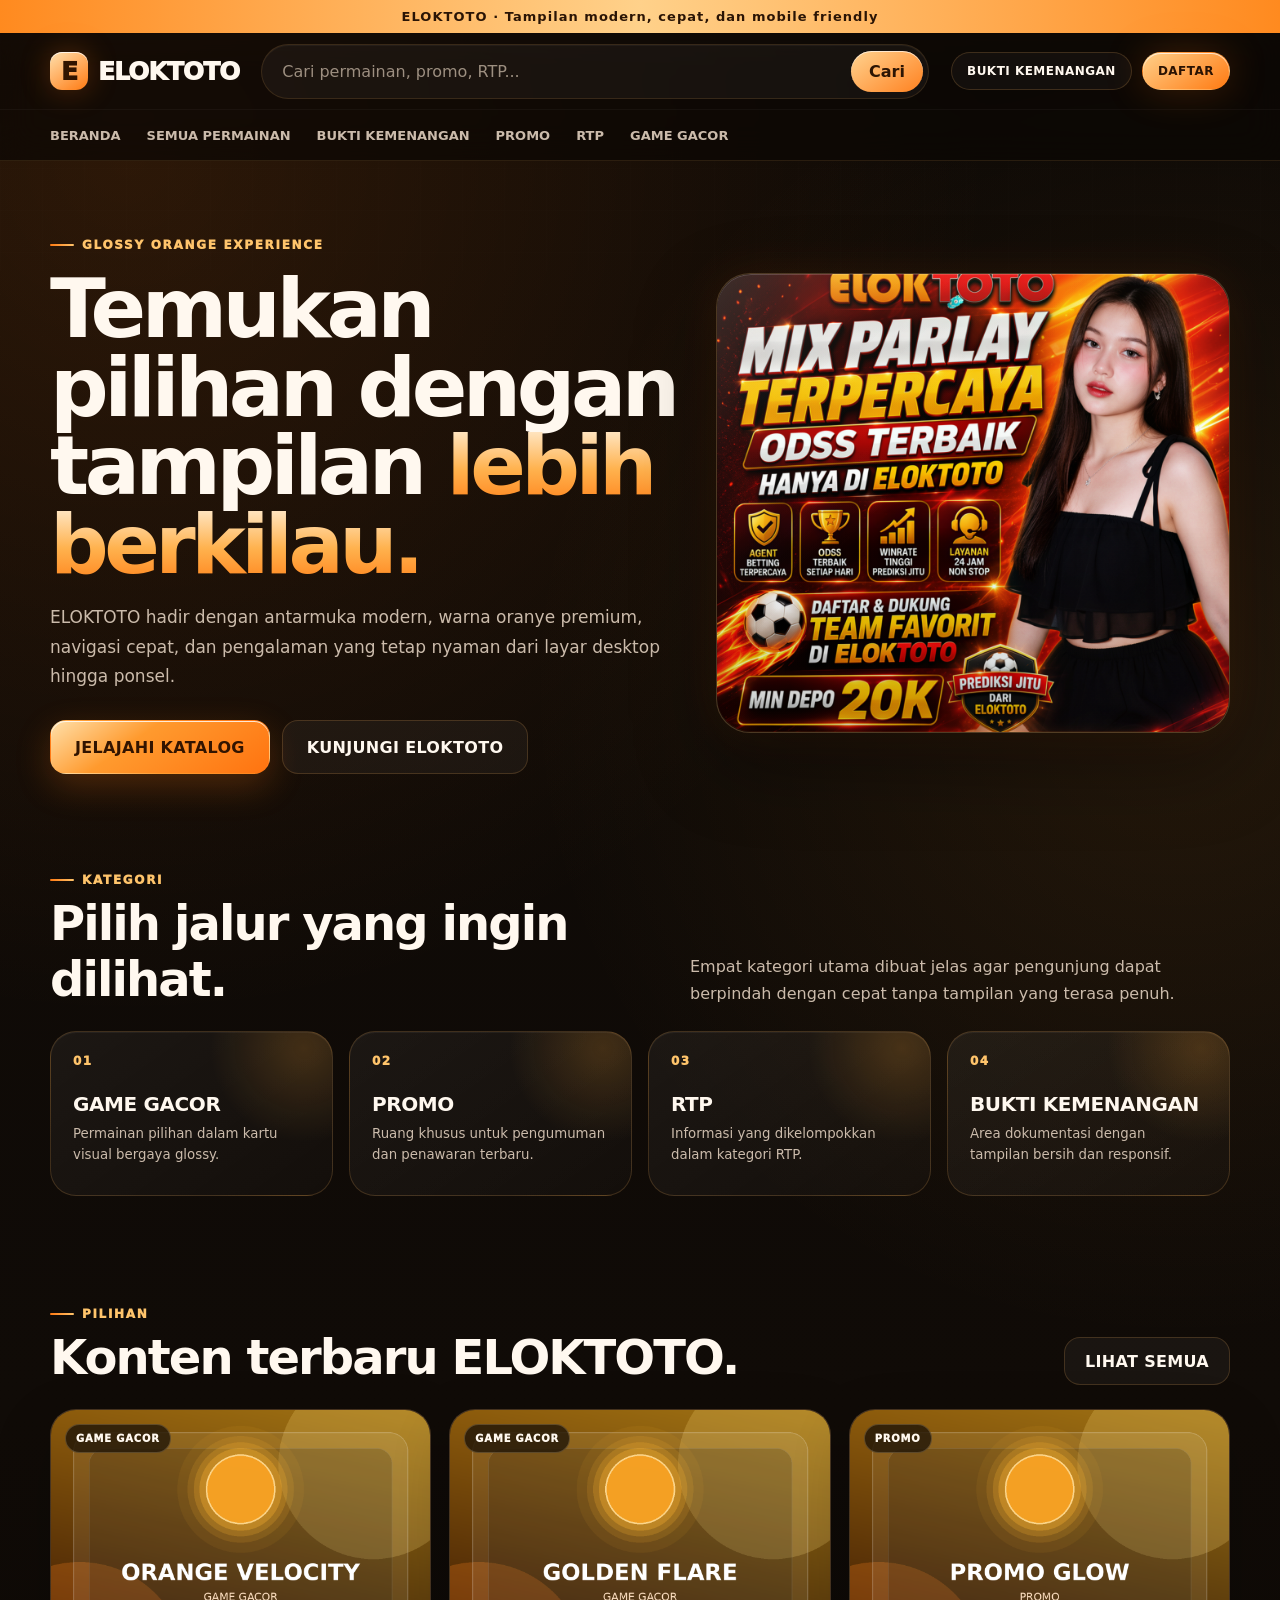
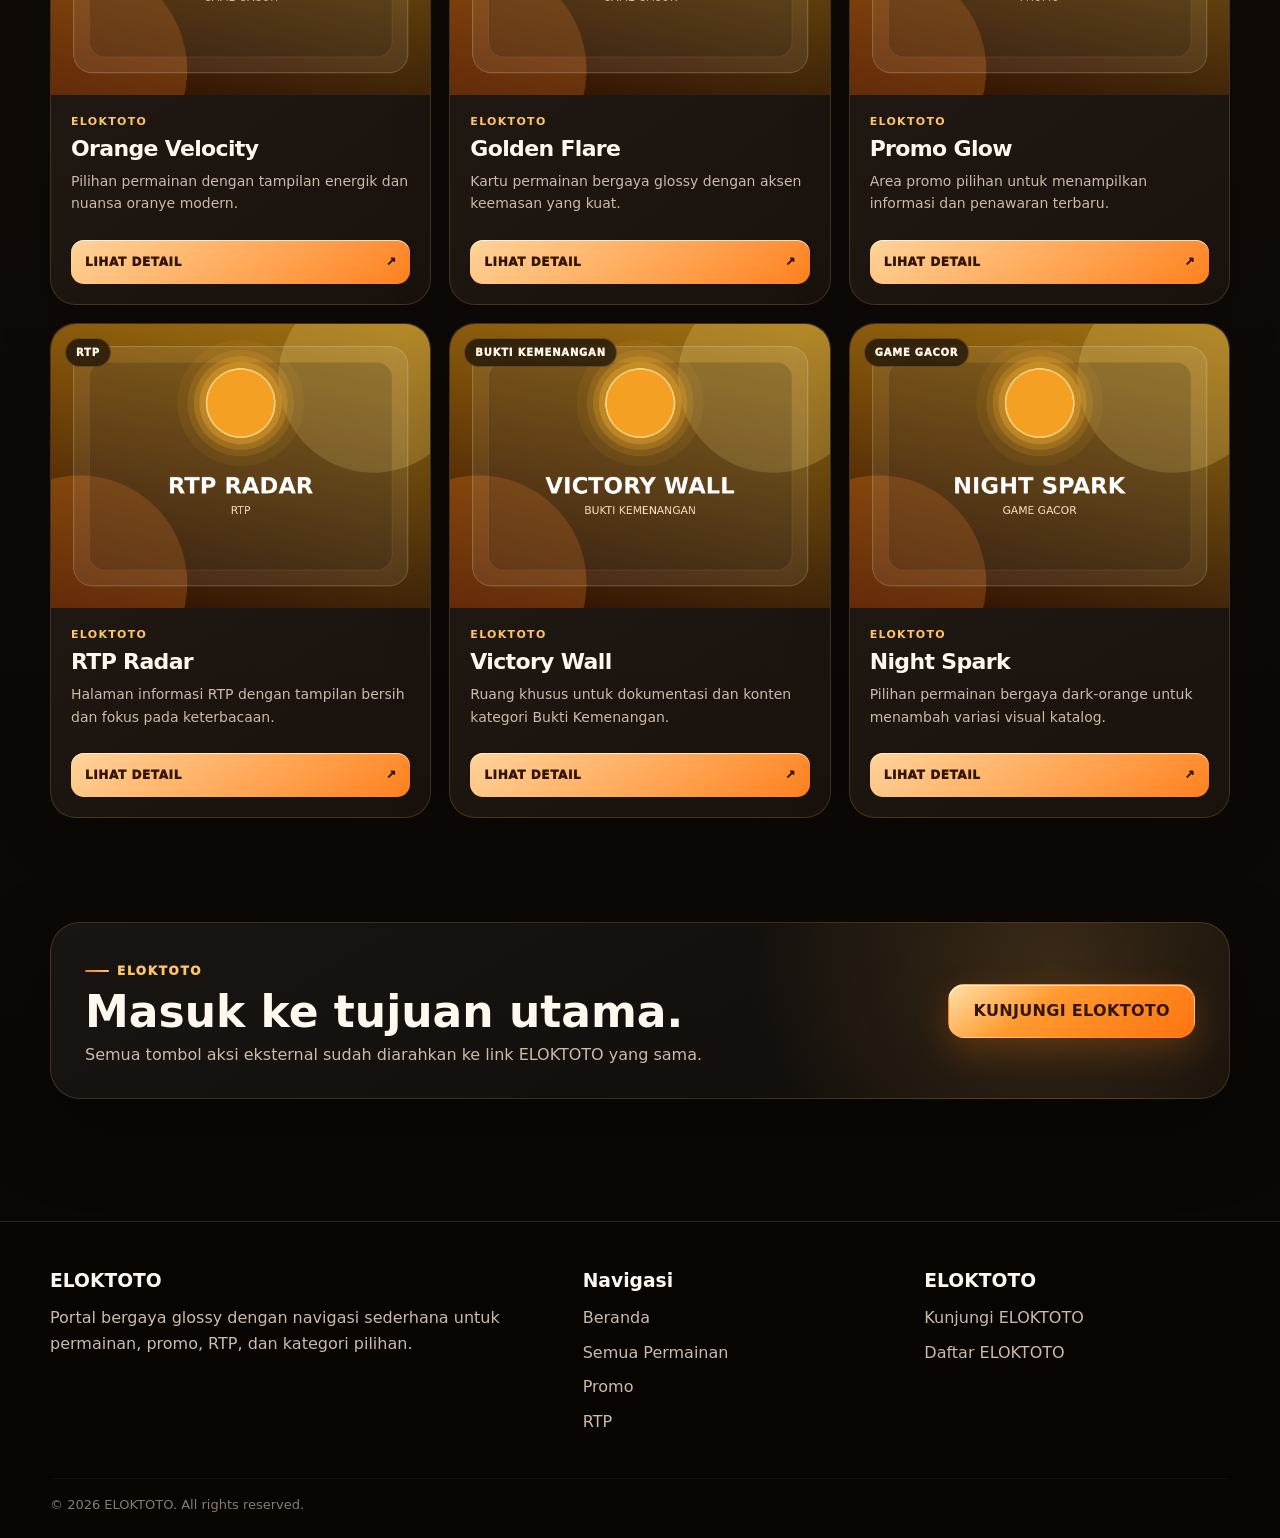
==== commit 3273f31e: "foto 3" ====
--- a/index.html
+++ b/index.html
@@ -10,7 +10,7 @@
   <meta name="theme-color" content="#ff7a12">
 
   <link rel="canonical" href="https://toko-elok.pages.dev/">
-  <link rel="icon" href="/assets/images/favicon.png" type="image/png">
+  <link rel="icon" href="/assets/images/logoelok.png" type="image/png">
   <link rel="stylesheet" href="/assets/css/style.css">
 
   <meta property="og:type" content="website">
@@ -18,7 +18,7 @@
   <meta property="og:title" content="ELOKTOTO | Permainan, Promo & RTP Pilihan">
   <meta property="og:description" content="Tampilan glossy oranye yang modern, cepat, dan nyaman digunakan di perangkat mobile.">
   <meta property="og:url" content="https://toko-elok.pages.dev/">
-  <meta property="og:image" content="https://toko-elok.pages.dev/assets/images/og-eloktoto.png">
+  <meta property="og:image" content="https://toko-elok.pages.dev/assets/images/eloktoto.png">
   <meta name="twitter:card" content="summary_large_image">
 </head>
 <body>
@@ -77,13 +77,17 @@
         </div>
       </div>
 
-      <div class="hero-visual glossy-panel" aria-hidden="true">
-        <span class="floating-chip chip-a">GAME GACOR</span>
-        <span class="floating-chip chip-b">PROMO</span>
-        <span class="floating-chip chip-c">RTP</span>
-        <div class="orb"></div>
-      </div>
-    </div>
+<div class="hero-visual hero-glass-image">
+
+  <img
+    class="hero-main-image"
+    src="/assets/images/eloktoto.png"
+    alt="ELOKTOTO"
+    width="1200"
+    height="900"
+  >
+
+</div>
   </section>
 
   <section class="section">
--- a/assets/css/style.css
+++ b/assets/css/style.css
@@ -357,55 +357,92 @@
 }
 
 .hero-visual {
+  position: relative;
   min-height: 460px;
+  overflow: hidden;
   border-radius: 34px;
-  display: grid;
-  place-items: center;
-}
-
-.orb {
-  width: 250px;
-  aspect-ratio: 1;
-  border-radius: 50%;
-  position: relative;
-  background:
-    radial-gradient(circle at 35% 28%, #fff1ce 0 5%, #ffc163 14%, #ff8a20 42%, #a43700 68%, #3d1200 100%);
+  border: 1px solid rgba(255, 190, 110, 0.20);
+  background: rgba(255, 255, 255, 0.04);
   box-shadow:
-    0 0 0 22px rgba(255,145,34,.05),
-    0 0 0 50px rgba(255,145,34,.028),
-    0 0 95px rgba(255,122,18,.42),
-    inset -28px -35px 70px rgba(35,6,0,.4);
-}
-
-.orb::after {
-  content: "E";
+    0 30px 80px rgba(0, 0, 0, 0.38),
+    0 0 45px rgba(255, 122, 18, 0.10),
+    inset 0 1px 0 rgba(255, 255, 255, 0.10);
+  backdrop-filter: blur(18px);
+  -webkit-backdrop-filter: blur(18px);
+  isolation: isolate;
+}
+
+.hero-main-image {
   position: absolute;
   inset: 0;
-  display: grid;
-  place-items: center;
-  font-weight: 950;
-  font-size: 92px;
-  color: rgba(42,15,2,.72);
-  text-shadow: 0 1px 0 rgba(255,255,255,.28);
-}
-
-.floating-chip {
+  width: 100%;
+  height: 100%;
+  object-fit: cover;
+  object-position: center;
+  border-radius: inherit;
+  transition:
+    transform 0.7s ease,
+    filter 0.7s ease;
+  z-index: 1;
+}
+
+.hero-visual::before {
+  content: "";
   position: absolute;
+  inset: 0;
   z-index: 2;
-  padding: 12px 15px;
-  border-radius: 999px;
-  font-size: 12px;
-  font-weight: 900;
-  color: #ffe5be;
-  background: rgba(27,15,8,.78);
-  border: 1px solid rgba(255,184,94,.22);
-  backdrop-filter: blur(14px);
-  box-shadow: 0 14px 35px rgba(0,0,0,.25);
-}
-
-.chip-a { top: 60px; left: 38px; }
-.chip-b { right: 34px; top: 135px; }
-.chip-c { bottom: 60px; left: 75px; }
+  pointer-events: none;
+  border-radius: inherit;
+  background:
+    linear-gradient(
+      135deg,
+      rgba(255, 255, 255, 0.16) 0%,
+      rgba(255, 255, 255, 0.04) 20%,
+      transparent 42%
+    ),
+    linear-gradient(
+      180deg,
+      rgba(255, 170, 70, 0.04) 0%,
+      transparent 55%,
+      rgba(15, 7, 2, 0.18) 100%
+    );
+  box-shadow:
+    inset 0 1px 0 rgba(255, 255, 255, 0.16),
+    inset 0 -1px 0 rgba(255, 140, 40, 0.08);
+}
+
+.hero-visual::after {
+  content: "";
+  position: absolute;
+  top: -60%;
+  left: -80%;
+  width: 45%;
+  height: 220%;
+  z-index: 3;
+  pointer-events: none;
+  background:
+    linear-gradient(
+      110deg,
+      transparent 20%,
+      rgba(255, 255, 255, 0.02) 35%,
+      rgba(255, 255, 255, 0.16) 50%,
+      rgba(255, 255, 255, 0.03) 65%,
+      transparent 80%
+    );
+  transform: rotate(14deg);
+  transition: left 1s ease;
+}
+
+.hero-visual:hover .hero-main-image {
+  transform: scale(1.035);
+  filter:
+    brightness(1.05)
+    saturate(1.06);
+}
+
+.hero-visual:hover::after {
+  left: 140%;
+}
 
 .section {
   padding: 52px 0;
@@ -940,23 +977,14 @@
   }
 
   .hero-visual {
-    min-height: 310px;
-    border-radius: 26px;
-  }
-
-  .orb {
-    width: 180px;
-  }
-
-  .orb::after {
-    font-size: 68px;
-  }
-
-  .chip-a { top: 30px; left: 18px; }
-  .chip-b { top: 105px; right: 16px; }
-  .chip-c { left: 38px; bottom: 34px; }
-
-  .section {
+    min-height: 300px;
+    border-radius: 24px;
+  }
+
+  .hero-main-image {
+    object-position: center;
+  }
+.section {
     padding: 38px 0;
   }
 
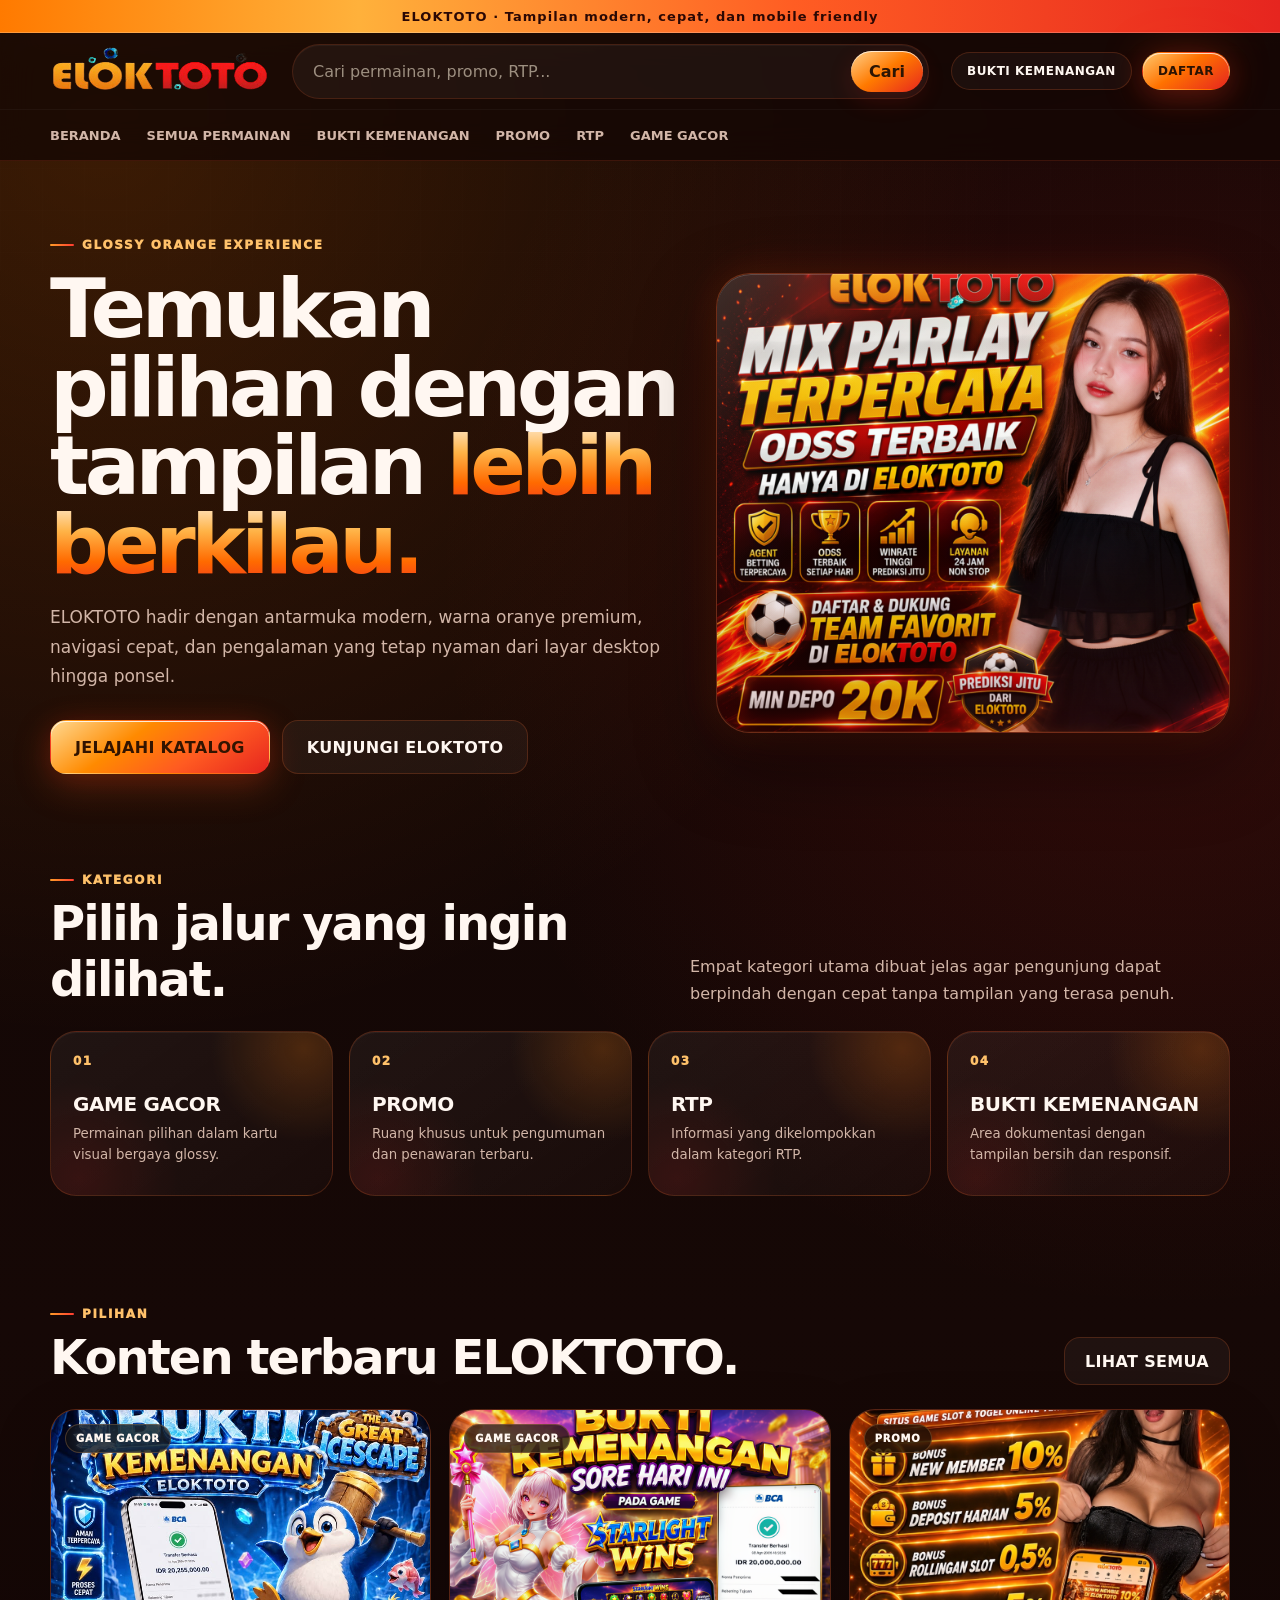
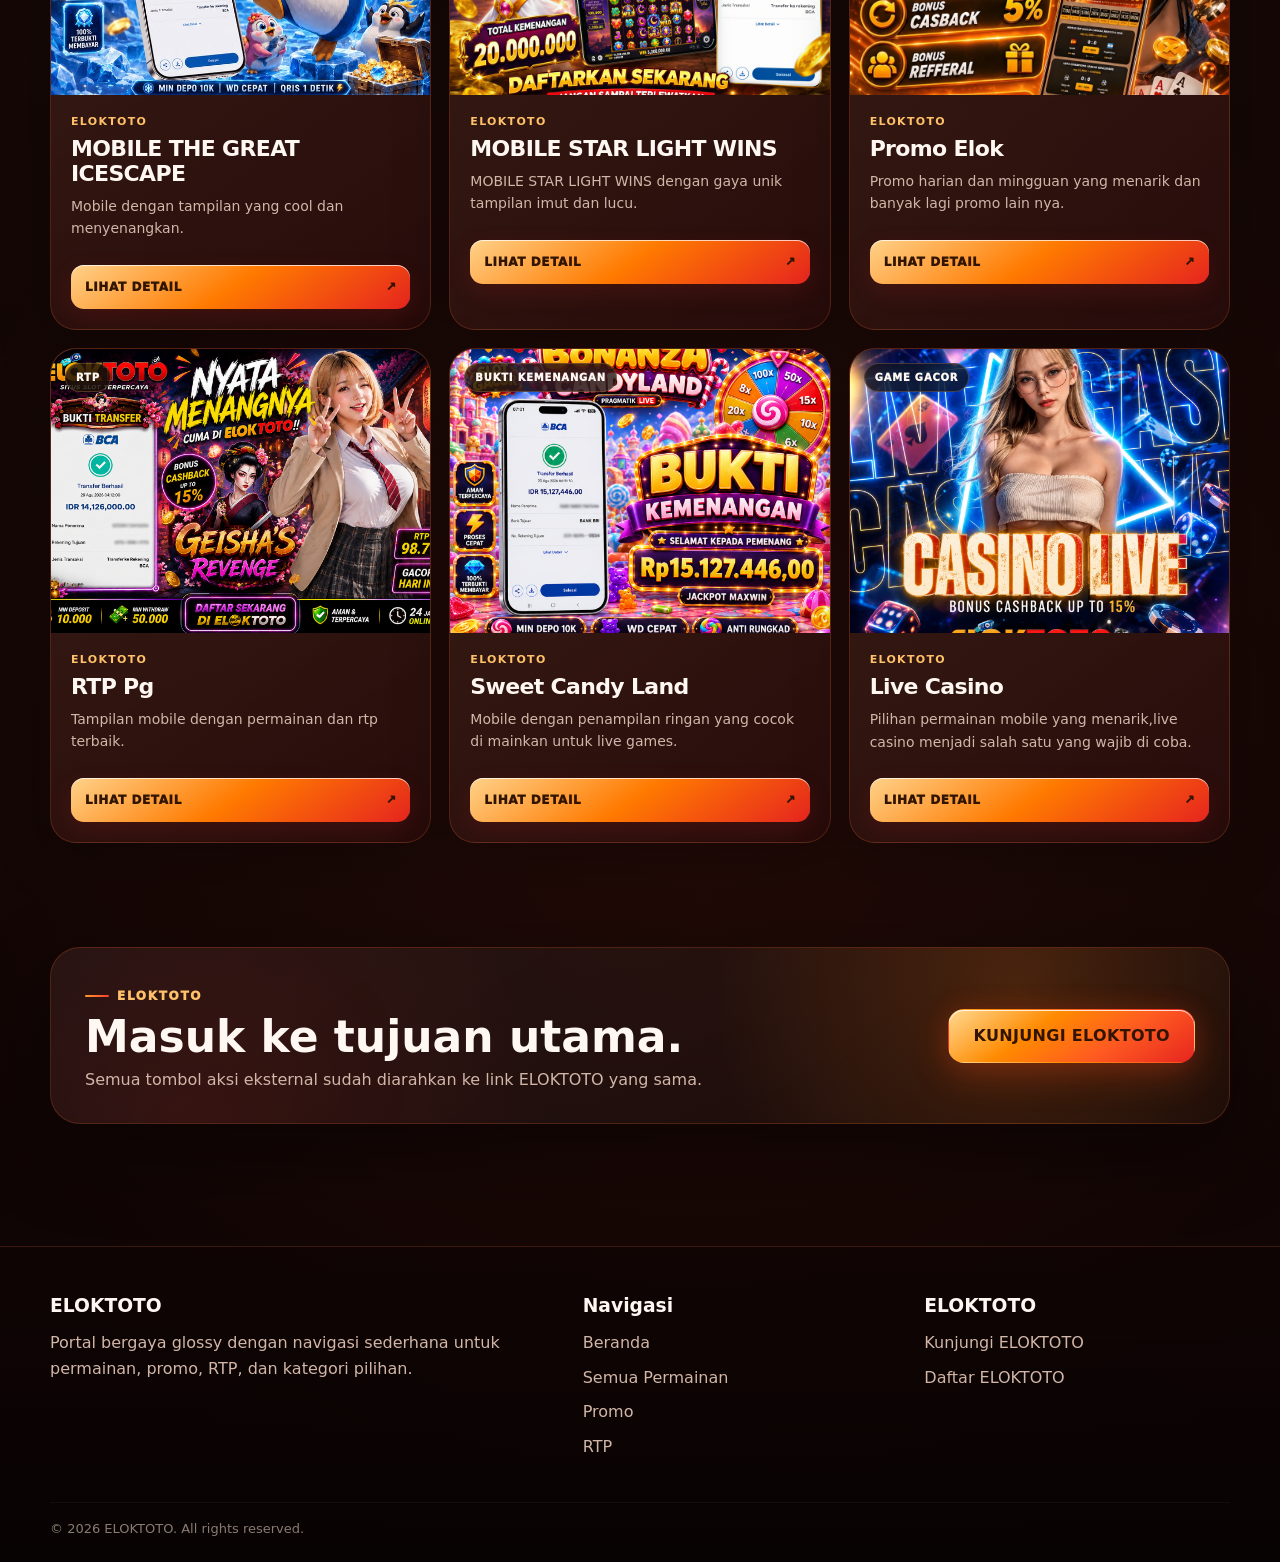
==== commit f68bfe00: "header 1" ====
--- a/index.html
+++ b/index.html
@@ -28,10 +28,15 @@
 
 <header class="site-header" data-site-header>
   <div class="container header-main">
-    <a class="logo" href="/" aria-label="ELOKTOTO Beranda">
-      <span class="logo-mark">E</span>
-      <span>ELOKTOTO</span>
-    </a>
+   <a class="logo" href="/" aria-label="ELOKTOTO Beranda">
+  <img
+    class="logo-image"
+    src="/assets/images/logoelok.png"
+    alt="ELOKTOTO"
+    width="220"
+    height="70"
+  >
+</a>
 
     <form class="searchbar" action="/katalog/" method="get" role="search">
       <label class="sr-only" for="site-search">Cari</label>
--- a/assets/css/style.css
+++ b/assets/css/style.css
@@ -1,18 +1,32 @@
 :root {
-  --bg: #0d0906;
-  --bg-soft: #15100b;
-  --surface: rgba(31, 20, 11, 0.74);
-  --surface-strong: rgba(48, 27, 12, 0.92);
-  --line: rgba(255, 183, 94, 0.18);
-  --line-strong: rgba(255, 184, 94, 0.35);
-  --text: #fff8ef;
-  --muted: #cbbbab;
-  --orange: #ff7a12;
-  --orange-2: #ff9e2b;
-  --orange-3: #ffc46b;
-  --dark-orange: #6f2600;
-  --shadow: 0 28px 80px rgba(0, 0, 0, 0.35);
-  --glow: 0 0 40px rgba(255, 122, 18, 0.22);
+  --bg: #100605;
+  --bg-soft: #1a0907;
+  --surface: rgba(42, 14, 8, 0.76);
+  --surface-strong: rgba(64, 18, 10, 0.94);
+
+  --line: rgba(255, 111, 48, 0.20);
+  --line-strong: rgba(255, 91, 37, 0.42);
+
+  --text: #fff7f1;
+  --muted: #d2b6a8;
+
+  --orange: #ff7a00;
+  --orange-2: #ff9d28;
+  --orange-3: #ffc16a;
+
+  --red: #e6251f;
+  --red-2: #ff3b30;
+  --red-3: #ff6b4a;
+
+  --dark-orange: #7b2800;
+  --dark-red: #650b0b;
+
+  --accent-gradient: linear-gradient(135deg, #ff9d28 0%, #ff6a00 42%, #f23822 72%, #b51217 100%);
+  --accent-gradient-soft: linear-gradient(135deg, rgba(255, 157, 40, 0.22), rgba(242, 56, 34, 0.18));
+
+  --shadow: 0 28px 80px rgba(0, 0, 0, 0.42);
+  --glow: 0 0 44px rgba(255, 76, 24, 0.26);
+
   --radius: 26px;
   --radius-sm: 18px;
   --container: 1180px;
@@ -30,9 +44,10 @@
   margin: 0;
   font-family: Inter, ui-sans-serif, system-ui, -apple-system, BlinkMacSystemFont, "Segoe UI", sans-serif;
   background:
-    radial-gradient(circle at 10% 5%, rgba(255, 122, 18, 0.13), transparent 27%),
-    radial-gradient(circle at 92% 22%, rgba(255, 164, 51, 0.09), transparent 24%),
-    linear-gradient(180deg, #0d0906 0%, #100b07 45%, #090604 100%);
+    radial-gradient(circle at 8% 4%, rgba(255, 122, 0, 0.18), transparent 28%),
+    radial-gradient(circle at 92% 18%, rgba(230, 37, 31, 0.16), transparent 26%),
+    radial-gradient(circle at 55% 75%, rgba(255, 72, 25, 0.07), transparent 34%),
+    linear-gradient(180deg, #100605 0%, #160806 42%, #0d0404 100%);
   color: var(--text);
   min-height: 100vh;
 }
@@ -89,23 +104,26 @@
   font-size: 13px;
   font-weight: 800;
   letter-spacing: .08em;
-  color: #2a1405;
-  background: linear-gradient(90deg, #ff8a1f, #ffd18a, #ff8a1f);
+  color: #2b0804;
+  background: linear-gradient(90deg, #ff7a00 0%, #ffb13b 28%, #ff5d23 62%, #e6251f 100%);
+  box-shadow: inset 0 -1px 0 rgba(255,255,255,.22);
 }
 
 .site-header {
   position: sticky;
   top: 0;
   z-index: 50;
-  background: rgba(12, 8, 5, 0.72);
-  border-bottom: 1px solid rgba(255, 184, 94, 0.12);
+  background: rgba(20, 7, 5, 0.76);
+  border-bottom: 1px solid rgba(255, 91, 37, 0.16);
   backdrop-filter: blur(18px);
   transition: .25s ease;
 }
 
 .site-header.scrolled {
-  background: rgba(10, 7, 4, 0.9);
-  box-shadow: 0 12px 40px rgba(0,0,0,.28);
+  background: rgba(18, 5, 4, 0.92);
+  box-shadow:
+    0 12px 40px rgba(0,0,0,.34),
+    0 0 30px rgba(230,37,31,.08);
 }
 
 .header-main {
@@ -132,10 +150,11 @@
   display: grid;
   place-items: center;
   color: #321500;
-  background: linear-gradient(145deg, #ffe0ad, #ff7a12);
-  box-shadow:
-    inset 0 1px 0 rgba(255,255,255,.75),
-    0 0 30px rgba(255,122,18,.28);
+  background: linear-gradient(145deg, #ffd28a 0%, #ff7a00 45%, #e6251f 100%);
+  box-shadow:
+    inset 0 1px 0 rgba(255,255,255,.78),
+    0 0 34px rgba(255,88,24,.34),
+    0 0 52px rgba(230,37,31,.14);
 }
 
 .searchbar {
@@ -144,13 +163,15 @@
   border-radius: 999px;
   padding: 5px;
   background: rgba(255,255,255,.045);
-  border: 1px solid rgba(255, 179, 89, .13);
+  border: 1px solid rgba(255, 99, 44, .16);
   box-shadow: inset 0 1px 0 rgba(255,255,255,.04);
 }
 
 .searchbar:focus-within {
-  border-color: rgba(255, 164, 56, .5);
-  box-shadow: 0 0 0 4px rgba(255,122,18,.08);
+  border-color: rgba(255, 91, 37, .55);
+  box-shadow:
+    0 0 0 4px rgba(255, 88, 24, .09),
+    0 0 24px rgba(230, 37, 31, .08);
 }
 
 .searchbar input {
@@ -174,8 +195,10 @@
   padding: 11px 18px;
   border-radius: 999px;
   cursor: pointer;
-  background: linear-gradient(145deg, #ffd390, #ff8120);
-  box-shadow: inset 0 1px 0 rgba(255,255,255,.65);
+  background: linear-gradient(145deg, #ffd08a 0%, #ff7a00 48%, #e6251f 100%);
+  box-shadow:
+    inset 0 1px 0 rgba(255,255,255,.72),
+    0 8px 24px rgba(230,37,31,.16);
 }
 
 .header-actions {
@@ -197,8 +220,11 @@
 .header-link.primary {
   color: #2b1303;
   border-color: transparent;
-  background: linear-gradient(145deg, #ffd08a, #ff7a12);
-  box-shadow: var(--glow), inset 0 1px 0 rgba(255,255,255,.7);
+  background: linear-gradient(145deg, #ffc96f 0%, #ff7200 45%, #e6251f 100%);
+  box-shadow:
+    var(--glow),
+    0 8px 26px rgba(230,37,31,.18),
+    inset 0 1px 0 rgba(255,255,255,.72);
 }
 
 .menu-toggle {
@@ -265,7 +291,7 @@
   width: 24px;
   height: 2px;
   border-radius: 99px;
-  background: linear-gradient(90deg, var(--orange), var(--orange-3));
+  background: linear-gradient(90deg, var(--orange-2), var(--red-2));
 }
 
 .hero h1 {
@@ -277,7 +303,7 @@
 }
 
 .hero h1 span {
-  background: linear-gradient(180deg, #fff6e8 0%, #ffb24e 54%, #ff7a12 100%);
+  background: linear-gradient(180deg, #fff4e8 0%, #ffb347 36%, #ff6a00 68%, #ef2d24 100%);
   -webkit-background-clip: text;
   background-clip: text;
   color: transparent;
@@ -318,10 +344,11 @@
 
 .btn-primary {
   color: #321400;
-  background: linear-gradient(145deg, #ffe0aa 0%, #ff9a2e 38%, #ff7310 100%);
-  box-shadow:
-    0 12px 35px rgba(255,122,18,.24),
-    inset 0 1px 0 rgba(255,255,255,.8);
+  background: linear-gradient(145deg, #ffd991 0%, #ff8a00 36%, #ff5b21 66%, #e6251f 100%);
+  box-shadow:
+    0 12px 36px rgba(255, 87, 24, .25),
+    0 0 28px rgba(230, 37, 31, .13),
+    inset 0 1px 0 rgba(255,255,255,.82);
 }
 
 .btn-secondary {
@@ -340,8 +367,8 @@
   overflow: hidden;
   border: 1px solid var(--line);
   background:
-    linear-gradient(145deg, rgba(255,255,255,.08), rgba(255,255,255,.02)),
-    rgba(37, 22, 11, .6);
+    linear-gradient(145deg, rgba(255,255,255,.08), rgba(255,255,255,.018)),
+    linear-gradient(135deg, rgba(86, 26, 8, .64), rgba(67, 9, 8, .58));
   box-shadow:
     var(--shadow),
     inset 0 1px 0 rgba(255,255,255,.08);
@@ -353,7 +380,15 @@
   position: absolute;
   inset: 0;
   pointer-events: none;
-  background: linear-gradient(125deg, rgba(255,255,255,.15), transparent 24%, transparent 70%, rgba(255,136,30,.08));
+  background:
+    linear-gradient(
+      125deg,
+      rgba(255,255,255,.15),
+      transparent 24%,
+      transparent 68%,
+      rgba(255,112,20,.09) 82%,
+      rgba(230,37,31,.10)
+    );
 }
 
 .hero-visual {
@@ -361,12 +396,15 @@
   min-height: 460px;
   overflow: hidden;
   border-radius: 34px;
-  border: 1px solid rgba(255, 190, 110, 0.20);
-  background: rgba(255, 255, 255, 0.04);
-  box-shadow:
-    0 30px 80px rgba(0, 0, 0, 0.38),
-    0 0 45px rgba(255, 122, 18, 0.10),
-    inset 0 1px 0 rgba(255, 255, 255, 0.10);
+  border: 1px solid rgba(255, 101, 47, 0.28);
+  background:
+    linear-gradient(135deg, rgba(255,122,0,.06), rgba(230,37,31,.06)),
+    rgba(255, 255, 255, 0.035);
+  box-shadow:
+    0 30px 80px rgba(0, 0, 0, 0.42),
+    0 0 38px rgba(255, 122, 0, 0.13),
+    0 0 58px rgba(230, 37, 31, 0.10),
+    inset 0 1px 0 rgba(255, 255, 255, 0.11);
   backdrop-filter: blur(18px);
   -webkit-backdrop-filter: blur(18px);
   isolation: isolate;
@@ -402,9 +440,14 @@
     ),
     linear-gradient(
       180deg,
-      rgba(255, 170, 70, 0.04) 0%,
-      transparent 55%,
-      rgba(15, 7, 2, 0.18) 100%
+      rgba(255, 132, 25, 0.05) 0%,
+      transparent 50%,
+      rgba(125, 12, 10, 0.22) 100%
+    ),
+    radial-gradient(
+      circle at 88% 16%,
+      rgba(230, 37, 31, 0.12),
+      transparent 34%
     );
   box-shadow:
     inset 0 1px 0 rgba(255, 255, 255, 0.16),
@@ -481,8 +524,9 @@
   border-radius: var(--radius);
   border: 1px solid var(--line);
   background:
-    radial-gradient(circle at 90% 10%, rgba(255,168,54,.19), transparent 32%),
-    linear-gradient(145deg, rgba(255,255,255,.055), rgba(255,255,255,.02));
+    radial-gradient(circle at 90% 10%, rgba(255,130,18,.21), transparent 32%),
+    radial-gradient(circle at 10% 90%, rgba(230,37,31,.12), transparent 34%),
+    linear-gradient(145deg, rgba(255,255,255,.055), rgba(255,255,255,.018));
   box-shadow: inset 0 1px 0 rgba(255,255,255,.05);
   transition: .22s ease;
 }
@@ -531,7 +575,7 @@
   width: 100%;
   min-height: 48px;
   border-radius: 14px;
-  border: 1px solid rgba(255,180,90,.16);
+  border: 1px solid rgba(255,91,37,.18);
   outline: none;
   color: var(--text);
   background: rgba(14,9,5,.78);
@@ -540,8 +584,8 @@
 
 .catalog-toolbar input:focus,
 .catalog-toolbar select:focus {
-  border-color: rgba(255,164,56,.5);
-  box-shadow: 0 0 0 4px rgba(255,122,18,.08);
+  border-color: rgba(255,91,37,.55);
+  box-shadow: 0 0 0 4px rgba(230,37,31,.09);
 }
 
 .result-count {
@@ -565,8 +609,8 @@
   border-radius: var(--radius);
   border: 1px solid var(--line);
   background:
-    linear-gradient(145deg, rgba(255,255,255,.055), rgba(255,255,255,.018)),
-    rgba(24,15,9,.82);
+    linear-gradient(145deg, rgba(255,255,255,.055), rgba(255,255,255,.016)),
+    linear-gradient(145deg, rgba(50,17,8,.88), rgba(37,8,8,.86));
   box-shadow:
     0 20px 60px rgba(0,0,0,.2),
     inset 0 1px 0 rgba(255,255,255,.055);
@@ -575,10 +619,11 @@
 
 .product-card:hover {
   transform: translateY(-6px);
-  border-color: rgba(255,180,75,.3);
+  border-color: rgba(255,83,35,.34);
   box-shadow:
     0 24px 65px rgba(0,0,0,.32),
-    0 0 36px rgba(255,122,18,.11);
+    0 0 30px rgba(255,122,0,.13),
+    0 0 46px rgba(230,37,31,.08);
 }
 
 .product-image-link {
@@ -611,7 +656,7 @@
   font-weight: 950;
   letter-spacing: .08em;
   background: rgba(13,8,5,.68);
-  border: 1px solid rgba(255,216,159,.22);
+  border: 1px solid rgba(255,177,105,.24);
   backdrop-filter: blur(14px);
 }
 
@@ -665,8 +710,10 @@
   font-weight: 950;
   letter-spacing: .05em;
   color: #321500;
-  background: linear-gradient(145deg, #ffd49a, #ff811e);
-  box-shadow: inset 0 1px 0 rgba(255,255,255,.7);
+  background: linear-gradient(145deg, #ffd28a 0%, #ff7a00 48%, #e6251f 100%);
+  box-shadow:
+    inset 0 1px 0 rgba(255,255,255,.72),
+    0 8px 24px rgba(230,37,31,.13);
 }
 
 .info-band {
@@ -678,8 +725,9 @@
   gap: 26px;
   border: 1px solid var(--line);
   background:
-    radial-gradient(circle at 85% 25%, rgba(255,178,78,.17), transparent 30%),
-    linear-gradient(145deg, rgba(255,255,255,.055), rgba(255,255,255,.018));
+    radial-gradient(circle at 82% 22%, rgba(255,132,20,.19), transparent 31%),
+    radial-gradient(circle at 12% 100%, rgba(230,37,31,.12), transparent 34%),
+    linear-gradient(145deg, rgba(255,255,255,.055), rgba(255,255,255,.016));
   box-shadow: var(--shadow);
 }
 
@@ -696,7 +744,8 @@
 .footer {
   margin-top: 70px;
   border-top: 1px solid var(--line);
-  background: rgba(7,5,3,.58);
+  background:
+    linear-gradient(180deg, rgba(15,5,4,.70), rgba(8,3,3,.88));
 }
 
 .footer-grid {
@@ -788,7 +837,9 @@
   top: 50%;
   transform: translate(-50%,-50%);
   border-radius: 50%;
-  box-shadow: 0 0 120px 55px rgba(255,126,18,.22);
+  box-shadow:
+    0 0 95px 45px rgba(255,122,0,.18),
+    0 0 135px 72px rgba(230,37,31,.11);
   pointer-events: none;
 }
 
@@ -865,6 +916,44 @@
   margin-top: 40px;
 }
 
+
+/* ======================================================
+   ORANGE + RED INTERACTION GLOW
+====================================================== */
+
+.logo:hover .logo-mark,
+.header-link.primary:hover,
+.searchbar button:hover,
+.btn-primary:hover,
+.product-button:hover {
+  filter: brightness(1.06) saturate(1.08);
+}
+
+.header-link.primary:hover,
+.btn-primary:hover,
+.product-button:hover {
+  box-shadow:
+    0 12px 34px rgba(255, 111, 0, 0.20),
+    0 0 34px rgba(230, 37, 31, 0.18),
+    inset 0 1px 0 rgba(255,255,255,.76);
+}
+
+.category-card:hover {
+  background:
+    radial-gradient(circle at 90% 10%, rgba(255, 128, 18, .24), transparent 32%),
+    radial-gradient(circle at 10% 90%, rgba(230, 37, 31, .16), transparent 35%),
+    linear-gradient(145deg, rgba(255,255,255,.06), rgba(255,255,255,.02));
+}
+
+::selection {
+  background: rgba(230, 37, 31, 0.72);
+  color: #fff7ef;
+}
+
+* {
+  scrollbar-color: #e6251f #160806;
+}
+
 @media (max-width: 980px) {
   .header-main {
     grid-template-columns: auto 1fr auto;
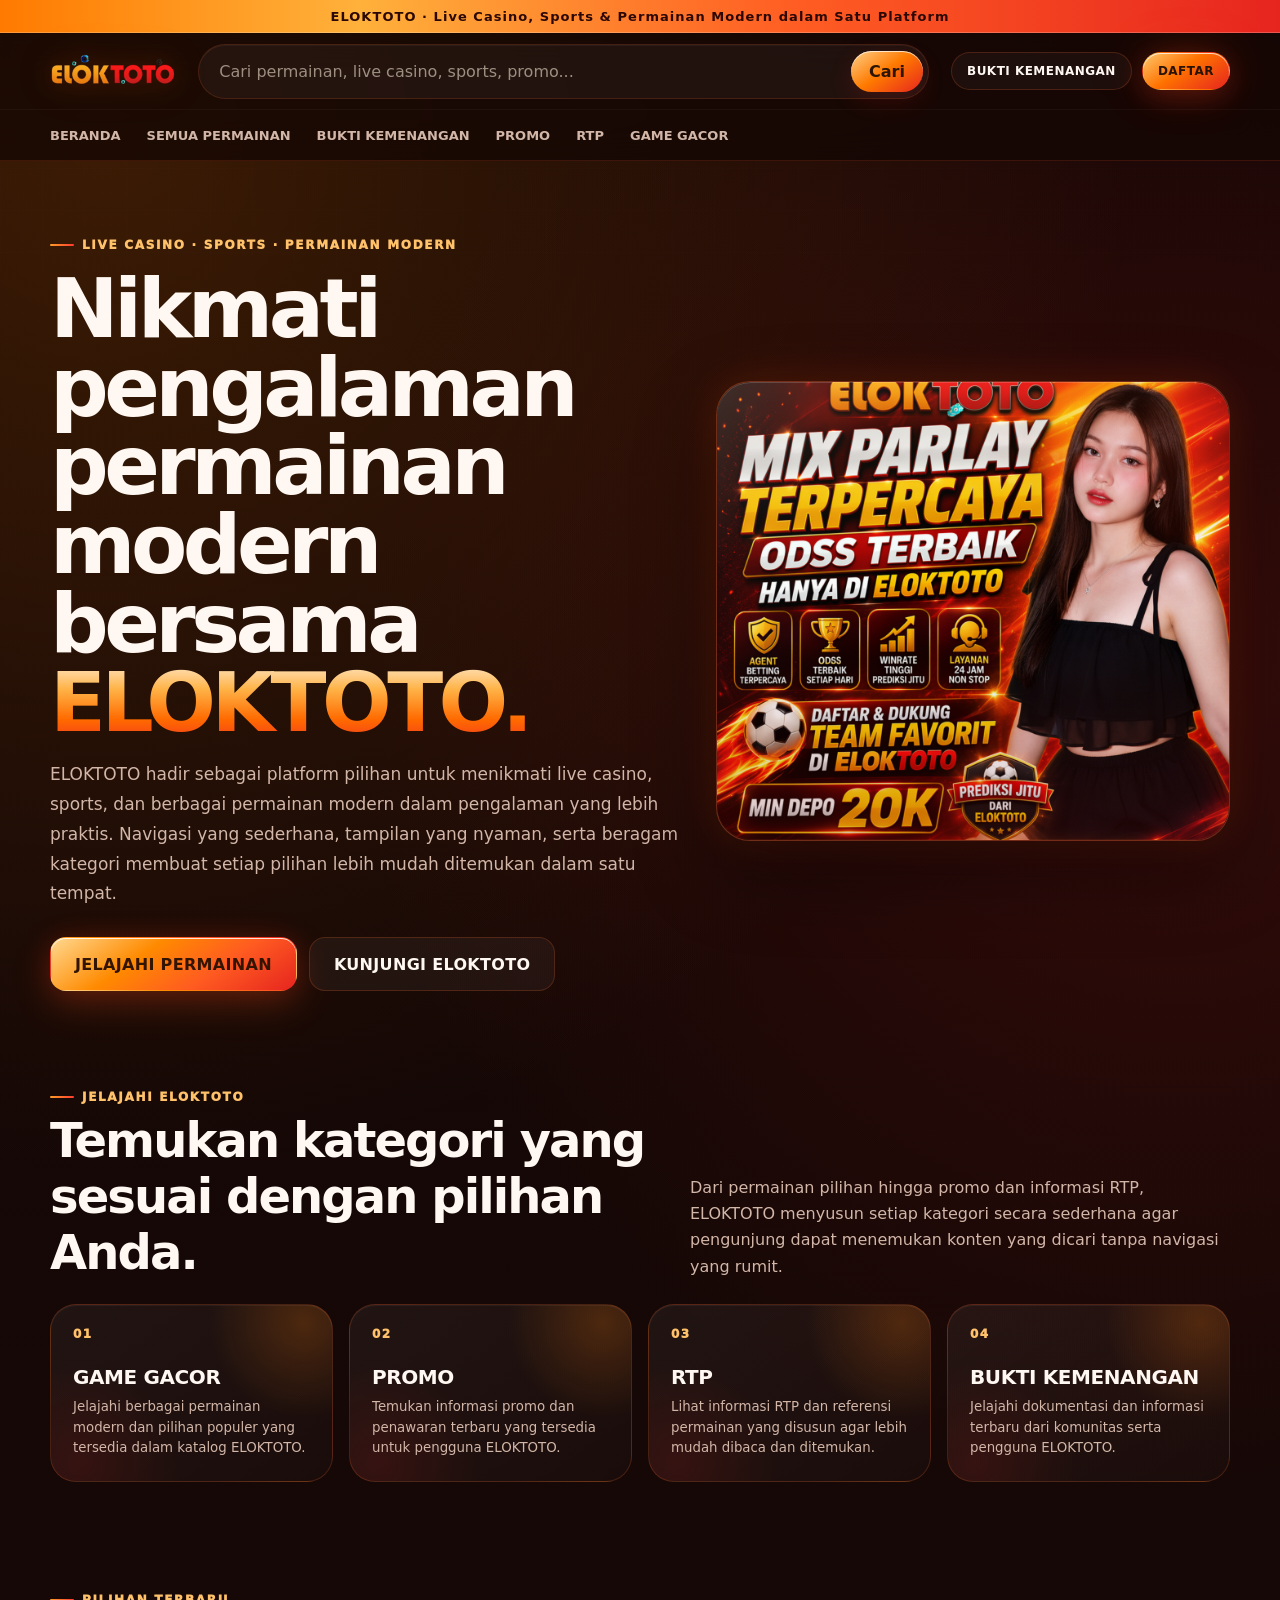
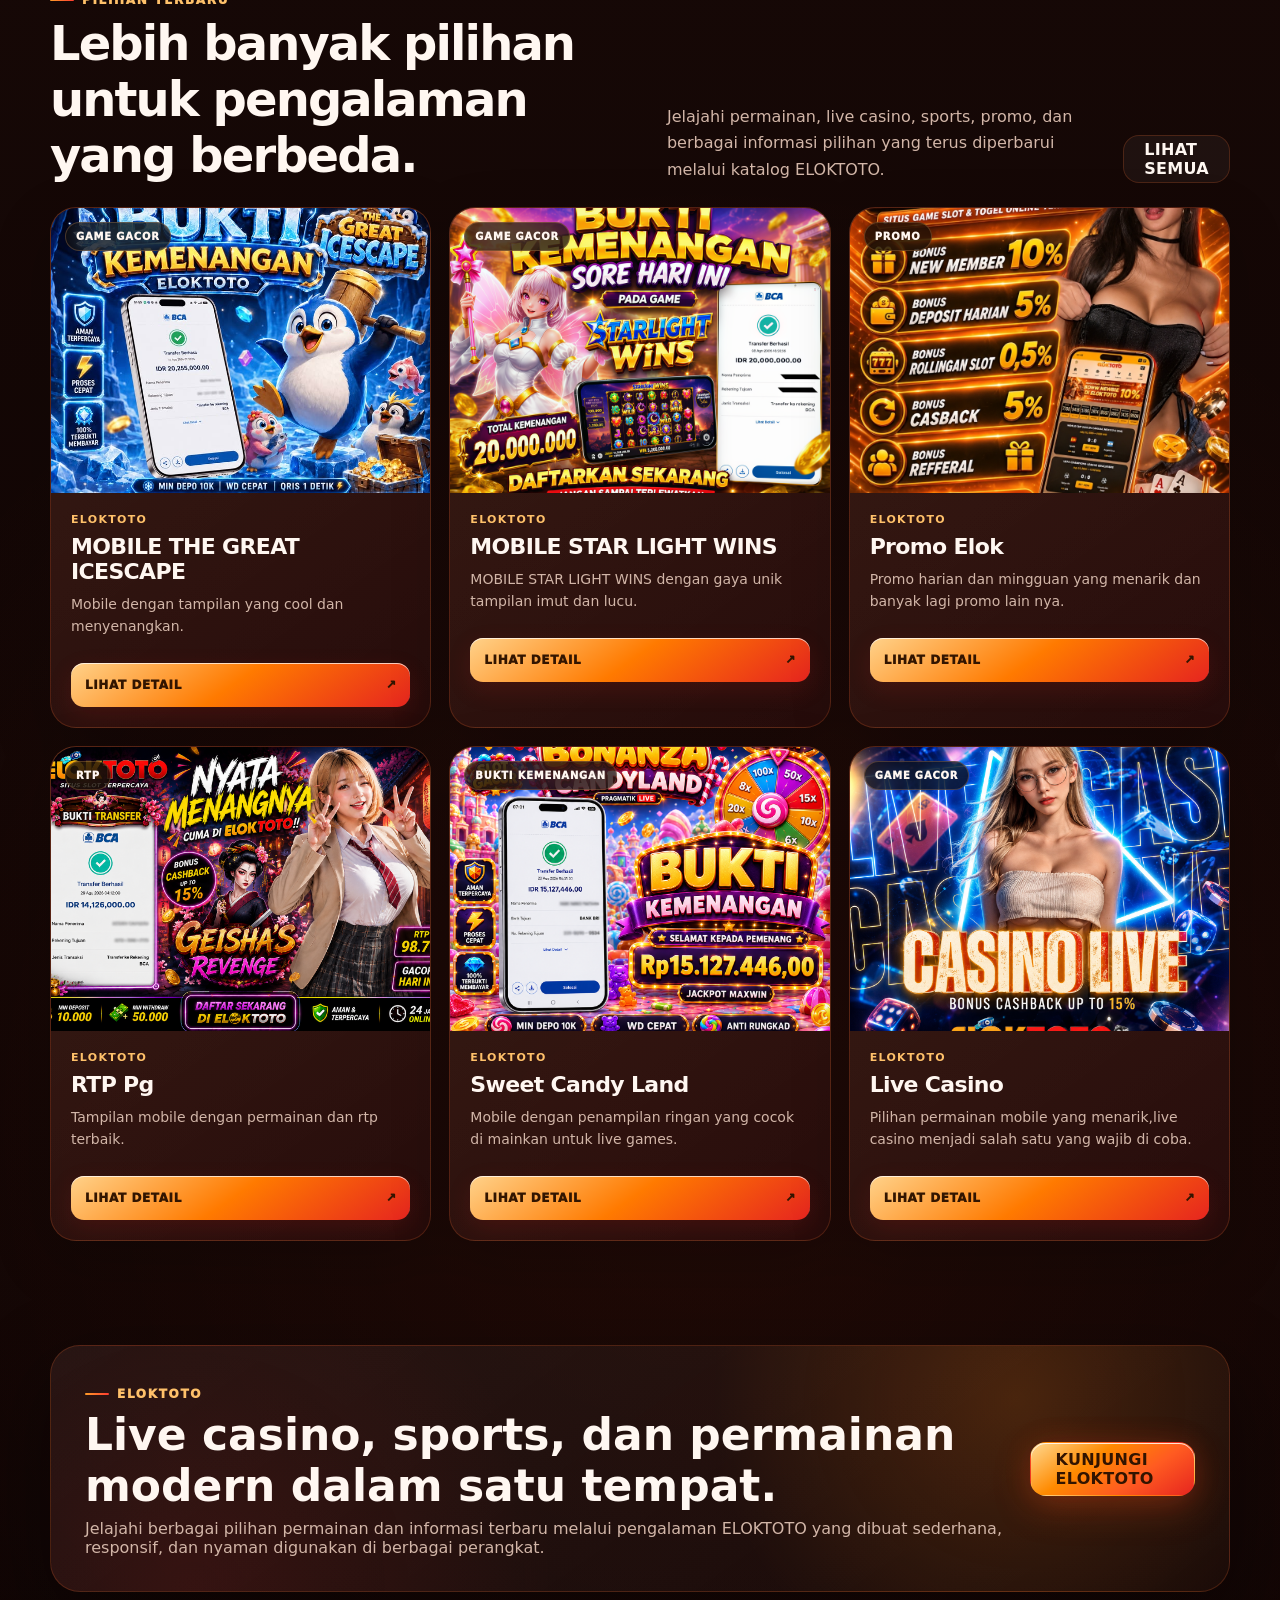
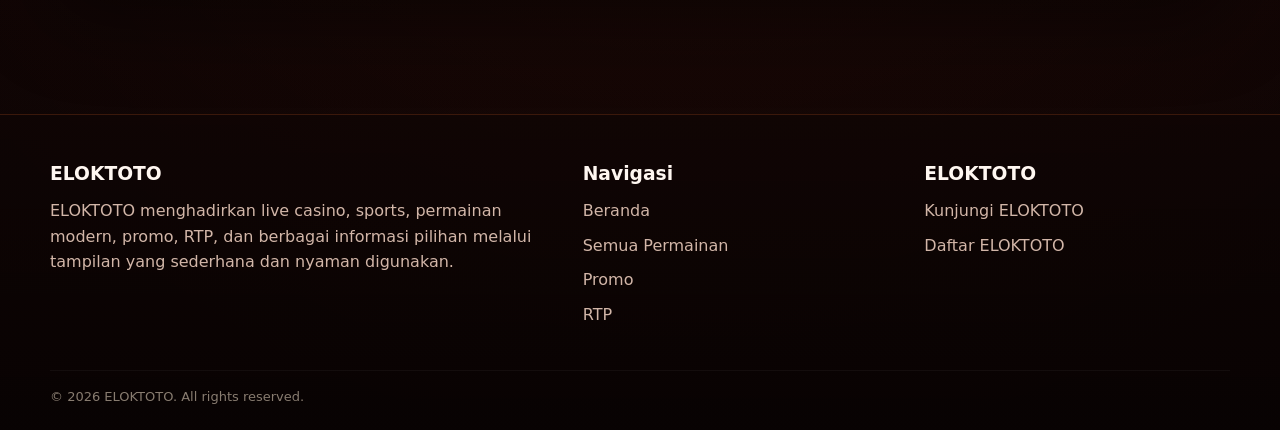
==== commit 0a2c588e: "update h1 h2 paragraf 1" ====
--- a/index.html
+++ b/index.html
@@ -4,196 +4,693 @@
   <meta charset="UTF-8">
   <meta name="viewport" content="width=device-width, initial-scale=1.0">
 
-  <title>ELOKTOTO | Permainan, Promo & RTP Pilihan</title>
-  <meta name="description" content="Jelajahi permainan, promo, RTP, dan kategori pilihan dalam tampilan ELOKTOTO yang modern dan mobile friendly.">
-  <meta name="robots" content="index, follow, max-image-preview:large">
-  <meta name="theme-color" content="#ff7a12">
-
-  <link rel="canonical" href="https://toko-elok.pages.dev/">
-  <link rel="icon" href="/assets/images/logoelok.png" type="image/png">
-  <link rel="stylesheet" href="/assets/css/style.css">
-
-  <meta property="og:type" content="website">
-  <meta property="og:site_name" content="ELOKTOTO">
-  <meta property="og:title" content="ELOKTOTO | Permainan, Promo & RTP Pilihan">
-  <meta property="og:description" content="Tampilan glossy oranye yang modern, cepat, dan nyaman digunakan di perangkat mobile.">
-  <meta property="og:url" content="https://toko-elok.pages.dev/">
-  <meta property="og:image" content="https://toko-elok.pages.dev/assets/images/eloktoto.png">
-  <meta name="twitter:card" content="summary_large_image">
+  <title>ELOKTOTO | Live Casino, Sports & Permainan Modern</title>
+
+  <meta
+    name="description"
+    content="ELOKTOTO menghadirkan pengalaman permainan modern dengan pilihan live casino, sports, promo, RTP, dan berbagai permainan populer dalam satu platform yang praktis."
+  >
+
+  <meta
+    name="robots"
+    content="index, follow, max-image-preview:large"
+  >
+
+  <meta
+    name="theme-color"
+    content="#ff5d23"
+  >
+
+  <link
+    rel="canonical"
+    href="https://toko-elok.pages.dev/"
+  >
+
+  <link
+    rel="icon"
+    href="/assets/images/logoelok.png"
+    type="image/png"
+  >
+
+  <link
+    rel="stylesheet"
+    href="/assets/css/style.css"
+  >
+
+
+  <!-- OPEN GRAPH -->
+
+  <meta
+    property="og:type"
+    content="website"
+  >
+
+  <meta
+    property="og:site_name"
+    content="ELOKTOTO"
+  >
+
+  <meta
+    property="og:title"
+    content="ELOKTOTO | Live Casino, Sports & Permainan Modern"
+  >
+
+  <meta
+    property="og:description"
+    content="Jelajahi pengalaman permainan modern, live casino, sports, promo, RTP, dan berbagai pilihan menarik bersama ELOKTOTO."
+  >
+
+  <meta
+    property="og:url"
+    content="https://toko-elok.pages.dev/"
+  >
+
+  <meta
+    property="og:image"
+    content="https://toko-elok.pages.dev/assets/images/eloktoto.png"
+  >
+
+  <meta
+    name="twitter:card"
+    content="summary_large_image"
+  >
+
 </head>
+
+
 <body>
 
 
-<div class="announcement">ELOKTOTO · Tampilan modern, cepat, dan mobile friendly</div>
-
-<header class="site-header" data-site-header>
+<!-- =====================================================
+     ANNOUNCEMENT
+===================================================== -->
+
+<div class="announcement">
+  ELOKTOTO · Live Casino, Sports & Permainan Modern dalam Satu Platform
+</div>
+
+
+
+<!-- =====================================================
+     HEADER
+===================================================== -->
+
+<header
+  class="site-header"
+  data-site-header
+>
+
   <div class="container header-main">
-   <a class="logo" href="/" aria-label="ELOKTOTO Beranda">
-  <img
-    class="logo-image"
-    src="/assets/images/logoelok.png"
-    alt="ELOKTOTO"
-    width="220"
-    height="70"
-  >
-</a>
-
-    <form class="searchbar" action="/katalog/" method="get" role="search">
-      <label class="sr-only" for="site-search">Cari</label>
-      <input id="site-search" name="q" type="search" placeholder="Cari permainan, promo, RTP...">
-      <button type="submit">Cari</button>
+
+
+    <!-- LOGO -->
+
+    <a
+      class="logo"
+      href="/"
+      aria-label="ELOKTOTO Beranda"
+    >
+
+      <img
+        class="logo-image"
+        src="/assets/images/logoelok.png"
+        alt="ELOKTOTO"
+        width="220"
+        height="70"
+      >
+
+    </a>
+
+
+
+    <!-- SEARCH -->
+
+    <form
+      class="searchbar"
+      action="/katalog/"
+      method="get"
+      role="search"
+    >
+
+      <label
+        class="sr-only"
+        for="site-search"
+      >
+        Cari
+      </label>
+
+      <input
+        id="site-search"
+        name="q"
+        type="search"
+        placeholder="Cari permainan, live casino, sports, promo..."
+      >
+
+      <button type="submit">
+        Cari
+      </button>
+
     </form>
 
+
+
+    <!-- HEADER ACTION -->
+
     <div class="header-actions">
-      <a class="header-link" href="/katalog/?category=BUKTI%20KEMENANGAN">BUKTI KEMENANGAN</a>
-      <a class="header-link primary" data-elok-link href="https://fourdi.link/ELOK">DAFTAR</a>
-    </div>
-
-    <button class="menu-toggle" data-menu-toggle aria-expanded="false" aria-label="Buka menu">☰</button>
+
+      <a
+        class="header-link"
+        href="/katalog/?category=BUKTI%20KEMENANGAN"
+      >
+        BUKTI KEMENANGAN
+      </a>
+
+      <a
+        class="header-link primary"
+        data-elok-link
+        href="https://fourdi.link/ELOK"
+      >
+        DAFTAR
+      </a>
+
+    </div>
+
+
+
+    <!-- MOBILE MENU -->
+
+    <button
+      class="menu-toggle"
+      data-menu-toggle
+      aria-expanded="false"
+      aria-label="Buka menu"
+    >
+      ☰
+    </button>
+
   </div>
 
+
+
+  <!-- NAVIGATION -->
+
   <nav class="nav">
-    <div class="container nav-inner" data-mobile-nav>
-      <a href="/">BERANDA</a>
-      <a href="/katalog/">SEMUA PERMAINAN</a>
-      <a href="/katalog/?category=BUKTI%20KEMENANGAN">BUKTI KEMENANGAN</a>
-      <a href="/katalog/?category=PROMO">PROMO</a>
-      <a href="/katalog/?category=RTP">RTP</a>
-      <a href="/katalog/?category=GAME%20GACOR">GAME GACOR</a>
-    </div>
+
+    <div
+      class="container nav-inner"
+      data-mobile-nav
+    >
+
+      <a href="/">
+        BERANDA
+      </a>
+
+      <a href="/katalog/">
+        SEMUA PERMAINAN
+      </a>
+
+      <a href="/katalog/?category=BUKTI%20KEMENANGAN">
+        BUKTI KEMENANGAN
+      </a>
+
+      <a href="/katalog/?category=PROMO">
+        PROMO
+      </a>
+
+      <a href="/katalog/?category=RTP">
+        RTP
+      </a>
+
+      <a href="/katalog/?category=GAME%20GACOR">
+        GAME GACOR
+      </a>
+
+    </div>
+
   </nav>
+
 </header>
 
 
+
+<!-- =====================================================
+     MAIN
+===================================================== -->
+
 <main>
+
+
+
+  <!-- ===================================================
+       HERO
+  =================================================== -->
+
   <section class="hero">
+
     <div class="container hero-grid">
+
+
+      <!-- HERO COPY -->
+
       <div class="hero-copy">
-        <span class="eyebrow">GLOSSY ORANGE EXPERIENCE</span>
-        <h1>Temukan pilihan dengan tampilan <span>lebih berkilau.</span></h1>
-        <p>
-          ELOKTOTO hadir dengan antarmuka modern, warna oranye premium, navigasi cepat,
-          dan pengalaman yang tetap nyaman dari layar desktop hingga ponsel.
-        </p>
+
+        <span class="eyebrow">
+          LIVE CASINO · SPORTS · PERMAINAN MODERN
+        </span>
+
+
+        <h1>
+          Nikmati pengalaman permainan modern bersama
+          <span>ELOKTOTO.</span>
+        </h1>
+
+
+        <p>
+          ELOKTOTO hadir sebagai platform pilihan untuk menikmati
+          live casino, sports, dan berbagai permainan modern dalam
+          pengalaman yang lebih praktis. Navigasi yang sederhana,
+          tampilan yang nyaman, serta beragam kategori membuat setiap
+          pilihan lebih mudah ditemukan dalam satu tempat.
+        </p>
+
 
         <div class="hero-actions">
-          <a class="btn btn-primary btn-large" href="/katalog/">JELAJAHI KATALOG</a>
-          <a class="btn btn-secondary btn-large" data-elok-link href="https://fourdi.link/ELOK">KUNJUNGI ELOKTOTO</a>
+
+          <a
+            class="btn btn-primary btn-large"
+            href="/katalog/"
+          >
+            JELAJAHI PERMAINAN
+          </a>
+
+
+          <a
+            class="btn btn-secondary btn-large"
+            data-elok-link
+            href="https://fourdi.link/ELOK"
+          >
+            KUNJUNGI ELOKTOTO
+          </a>
+
         </div>
-      </div>
-
-<div class="hero-visual hero-glass-image">
-
-  <img
-    class="hero-main-image"
-    src="/assets/images/eloktoto.png"
-    alt="ELOKTOTO"
-    width="1200"
-    height="900"
-  >
-
-</div>
+
+      </div>
+
+
+
+      <!-- HERO IMAGE -->
+
+      <div class="hero-visual hero-glass-image">
+
+        <img
+          class="hero-main-image"
+          src="/assets/images/eloktoto.png"
+          alt="ELOKTOTO Live Casino Sports dan Permainan Modern"
+          width="1200"
+          height="900"
+        >
+
+      </div>
+
+
+    </div>
+
   </section>
 
+
+
+  <!-- ===================================================
+       CATEGORY
+  =================================================== -->
+
   <section class="section">
+
     <div class="container">
+
+
       <div class="section-heading">
+
         <div>
-          <span class="section-kicker">KATEGORI</span>
-          <h2>Pilih jalur yang ingin dilihat.</h2>
+
+          <span class="section-kicker">
+            JELAJAHI ELOKTOTO
+          </span>
+
+          <h2>
+            Temukan kategori yang sesuai dengan pilihan Anda.
+          </h2>
+
         </div>
-        <p>Empat kategori utama dibuat jelas agar pengunjung dapat berpindah dengan cepat tanpa tampilan yang terasa penuh.</p>
-      </div>
+
+
+        <p>
+          Dari permainan pilihan hingga promo dan informasi RTP,
+          ELOKTOTO menyusun setiap kategori secara sederhana agar
+          pengunjung dapat menemukan konten yang dicari tanpa
+          navigasi yang rumit.
+        </p>
+
+      </div>
+
+
 
       <div class="category-grid">
-        <a class="category-card" href="/katalog/?category=GAME%20GACOR">
-          <span>01</span>
-          <strong>GAME GACOR</strong>
-          <small>Permainan pilihan dalam kartu visual bergaya glossy.</small>
+
+
+        <!-- GAME GACOR -->
+
+        <a
+          class="category-card"
+          href="/katalog/?category=GAME%20GACOR"
+        >
+
+          <span>
+            01
+          </span>
+
+          <strong>
+            GAME GACOR
+          </strong>
+
+          <small>
+            Jelajahi berbagai permainan modern dan pilihan populer
+            yang tersedia dalam katalog ELOKTOTO.
+          </small>
+
         </a>
 
-        <a class="category-card" href="/katalog/?category=PROMO">
-          <span>02</span>
-          <strong>PROMO</strong>
-          <small>Ruang khusus untuk pengumuman dan penawaran terbaru.</small>
+
+
+        <!-- PROMO -->
+
+        <a
+          class="category-card"
+          href="/katalog/?category=PROMO"
+        >
+
+          <span>
+            02
+          </span>
+
+          <strong>
+            PROMO
+          </strong>
+
+          <small>
+            Temukan informasi promo dan penawaran terbaru yang
+            tersedia untuk pengguna ELOKTOTO.
+          </small>
+
         </a>
 
-        <a class="category-card" href="/katalog/?category=RTP">
-          <span>03</span>
-          <strong>RTP</strong>
-          <small>Informasi yang dikelompokkan dalam kategori RTP.</small>
+
+
+        <!-- RTP -->
+
+        <a
+          class="category-card"
+          href="/katalog/?category=RTP"
+        >
+
+          <span>
+            03
+          </span>
+
+          <strong>
+            RTP
+          </strong>
+
+          <small>
+            Lihat informasi RTP dan referensi permainan yang
+            disusun agar lebih mudah dibaca dan ditemukan.
+          </small>
+
         </a>
 
-        <a class="category-card" href="/katalog/?category=BUKTI%20KEMENANGAN">
-          <span>04</span>
-          <strong>BUKTI KEMENANGAN</strong>
-          <small>Area dokumentasi dengan tampilan bersih dan responsif.</small>
+
+
+        <!-- BUKTI KEMENANGAN -->
+
+        <a
+          class="category-card"
+          href="/katalog/?category=BUKTI%20KEMENANGAN"
+        >
+
+          <span>
+            04
+          </span>
+
+          <strong>
+            BUKTI KEMENANGAN
+          </strong>
+
+          <small>
+            Jelajahi dokumentasi dan informasi terbaru dari
+            komunitas serta pengguna ELOKTOTO.
+          </small>
+
         </a>
-      </div>
-    </div>
+
+
+      </div>
+
+    </div>
+
   </section>
 
+
+
+  <!-- ===================================================
+       CONTENT / PRODUCT
+  =================================================== -->
+
   <section class="section">
+
     <div class="container">
+
+
       <div class="section-heading">
+
         <div>
-          <span class="section-kicker">PILIHAN</span>
-          <h2>Konten terbaru ELOKTOTO.</h2>
+
+          <span class="section-kicker">
+            PILIHAN TERBARU
+          </span>
+
+          <h2>
+            Lebih banyak pilihan untuk pengalaman yang berbeda.
+          </h2>
+
         </div>
-        <a class="btn btn-secondary" href="/katalog/">LIHAT SEMUA</a>
-      </div>
-
-      <div class="product-grid" data-product-grid data-limit="6"></div>
-    </div>
+
+
+        <p>
+          Jelajahi permainan, live casino, sports, promo, dan
+          berbagai informasi pilihan yang terus diperbarui melalui
+          katalog ELOKTOTO.
+        </p>
+
+
+        <a
+          class="btn btn-secondary"
+          href="/katalog/"
+        >
+          LIHAT SEMUA
+        </a>
+
+      </div>
+
+
+
+      <div
+        class="product-grid"
+        data-product-grid
+        data-limit="6"
+      ></div>
+
+
+    </div>
+
   </section>
 
+
+
+  <!-- ===================================================
+       BRAND CTA
+  =================================================== -->
+
   <section class="section">
+
     <div class="container">
+
+
       <div class="info-band">
+
+
         <div>
-          <span class="section-kicker">ELOKTOTO</span>
-          <h2>Masuk ke tujuan utama.</h2>
-          <p>Semua tombol aksi eksternal sudah diarahkan ke link ELOKTOTO yang sama.</p>
+
+          <span class="section-kicker">
+            ELOKTOTO
+          </span>
+
+
+          <h2>
+            Live casino, sports, dan permainan modern dalam satu tempat.
+          </h2>
+
+
+          <p>
+            Jelajahi berbagai pilihan permainan dan informasi terbaru
+            melalui pengalaman ELOKTOTO yang dibuat sederhana, responsif,
+            dan nyaman digunakan di berbagai perangkat.
+          </p>
+
         </div>
-        <a class="btn btn-primary btn-large" data-elok-link href="https://fourdi.link/ELOK">KUNJUNGI ELOKTOTO</a>
-      </div>
-    </div>
+
+
+        <a
+          class="btn btn-primary btn-large"
+          data-elok-link
+          href="https://fourdi.link/ELOK"
+        >
+          KUNJUNGI ELOKTOTO
+        </a>
+
+
+      </div>
+
+    </div>
+
   </section>
+
+
 </main>
 
 
+
+<!-- =====================================================
+     FOOTER
+===================================================== -->
+
 <footer class="footer">
+
   <div class="container">
+
+
     <div class="footer-grid">
+
+
+      <!-- BRAND -->
+
       <div>
-        <h3>ELOKTOTO</h3>
-        <p>Portal bergaya glossy dengan navigasi sederhana untuk permainan, promo, RTP, dan kategori pilihan.</p>
-      </div>
+
+        <h3>
+          ELOKTOTO
+        </h3>
+
+        <p>
+          ELOKTOTO menghadirkan live casino, sports, permainan modern,
+          promo, RTP, dan berbagai informasi pilihan melalui tampilan
+          yang sederhana dan nyaman digunakan.
+        </p>
+
+      </div>
+
+
+
+      <!-- NAVIGATION -->
 
       <div>
-        <h3>Navigasi</h3>
-        <p><a href="/">Beranda</a></p>
-        <p><a href="/katalog/">Semua Permainan</a></p>
-        <p><a href="/katalog/?category=PROMO">Promo</a></p>
-        <p><a href="/katalog/?category=RTP">RTP</a></p>
-      </div>
+
+        <h3>
+          Navigasi
+        </h3>
+
+        <p>
+          <a href="/">
+            Beranda
+          </a>
+        </p>
+
+        <p>
+          <a href="/katalog/">
+            Semua Permainan
+          </a>
+        </p>
+
+        <p>
+          <a href="/katalog/?category=PROMO">
+            Promo
+          </a>
+        </p>
+
+        <p>
+          <a href="/katalog/?category=RTP">
+            RTP
+          </a>
+        </p>
+
+      </div>
+
+
+
+      <!-- BRAND LINKS -->
 
       <div>
-        <h3>ELOKTOTO</h3>
-        <p><a data-elok-link href="https://fourdi.link/ELOK">Kunjungi ELOKTOTO</a></p>
-        <p><a data-elok-link href="https://fourdi.link/ELOK">Daftar ELOKTOTO</a></p>
-      </div>
-    </div>
+
+        <h3>
+          ELOKTOTO
+        </h3>
+
+        <p>
+          <a
+            data-elok-link
+            href="https://fourdi.link/ELOK"
+          >
+            Kunjungi ELOKTOTO
+          </a>
+        </p>
+
+        <p>
+          <a
+            data-elok-link
+            href="https://fourdi.link/ELOK"
+          >
+            Daftar ELOKTOTO
+          </a>
+        </p>
+
+      </div>
+
+
+    </div>
+
+
 
     <div class="footer-bottom">
-      © <span data-year></span> ELOKTOTO. All rights reserved.
-    </div>
+
+      ©
+      <span data-year></span>
+      ELOKTOTO.
+      All rights reserved.
+
+    </div>
+
+
   </div>
+
 </footer>
 
+
+
+<!-- =====================================================
+     JAVASCRIPT
+===================================================== -->
 
 <script src="/assets/js/products.js"></script>
 <script src="/assets/js/app.js"></script>
 <script src="/assets/js/catalog.js"></script>
+
+
 </body>
 </html>
--- a/assets/css/style.css
+++ b/assets/css/style.css
@@ -134,27 +134,39 @@
   gap: 22px;
 }
 
+/* ======================================================
+   LOGO IMAGE
+====================================================== */
+
 .logo {
   display: inline-flex;
   align-items: center;
-  gap: 10px;
-  font-size: 25px;
-  font-weight: 950;
-  letter-spacing: -.04em;
-}
-
-.logo-mark {
-  width: 38px;
-  aspect-ratio: 1;
-  border-radius: 12px;
-  display: grid;
-  place-items: center;
-  color: #321500;
-  background: linear-gradient(145deg, #ffd28a 0%, #ff7a00 45%, #e6251f 100%);
-  box-shadow:
-    inset 0 1px 0 rgba(255,255,255,.78),
-    0 0 34px rgba(255,88,24,.34),
-    0 0 52px rgba(230,37,31,.14);
+  flex-shrink: 0;
+  line-height: 0;
+}
+
+.logo-image {
+  display: block;
+  width: auto;
+  height: 48px;
+  max-width: 220px;
+  object-fit: contain;
+  object-position: left center;
+  transition:
+    transform 0.25s ease,
+    filter 0.25s ease;
+  filter:
+    drop-shadow(0 0 12px rgba(255, 122, 0, 0.18))
+    drop-shadow(0 0 22px rgba(230, 37, 31, 0.11));
+}
+
+.logo:hover .logo-image {
+  transform: scale(1.03);
+  filter:
+    brightness(1.08)
+    saturate(1.08)
+    drop-shadow(0 0 15px rgba(255, 122, 0, 0.26))
+    drop-shadow(0 0 28px rgba(230, 37, 31, 0.18));
 }
 
 .searchbar {
@@ -921,7 +933,6 @@
    ORANGE + RED INTERACTION GLOW
 ====================================================== */
 
-.logo:hover .logo-mark,
 .header-link.primary:hover,
 .searchbar button:hover,
 .btn-primary:hover,
@@ -957,6 +968,11 @@
 @media (max-width: 980px) {
   .header-main {
     grid-template-columns: auto 1fr auto;
+  }
+
+  .logo-image {
+    height: 44px;
+    max-width: 200px;
   }
 
   .searchbar {
@@ -1033,12 +1049,9 @@
     gap: 12px;
   }
 
-  .logo {
-    font-size: 21px;
-  }
-
-  .logo-mark {
-    width: 34px;
+  .logo-image {
+    height: 40px;
+    max-width: 180px;
   }
 
   .hero {
@@ -1124,3 +1137,10 @@
     padding: 22px;
   }
 }
+
+@media (max-width: 420px) {
+  .logo-image {
+    height: 36px;
+    max-width: 150px;
+  }
+}
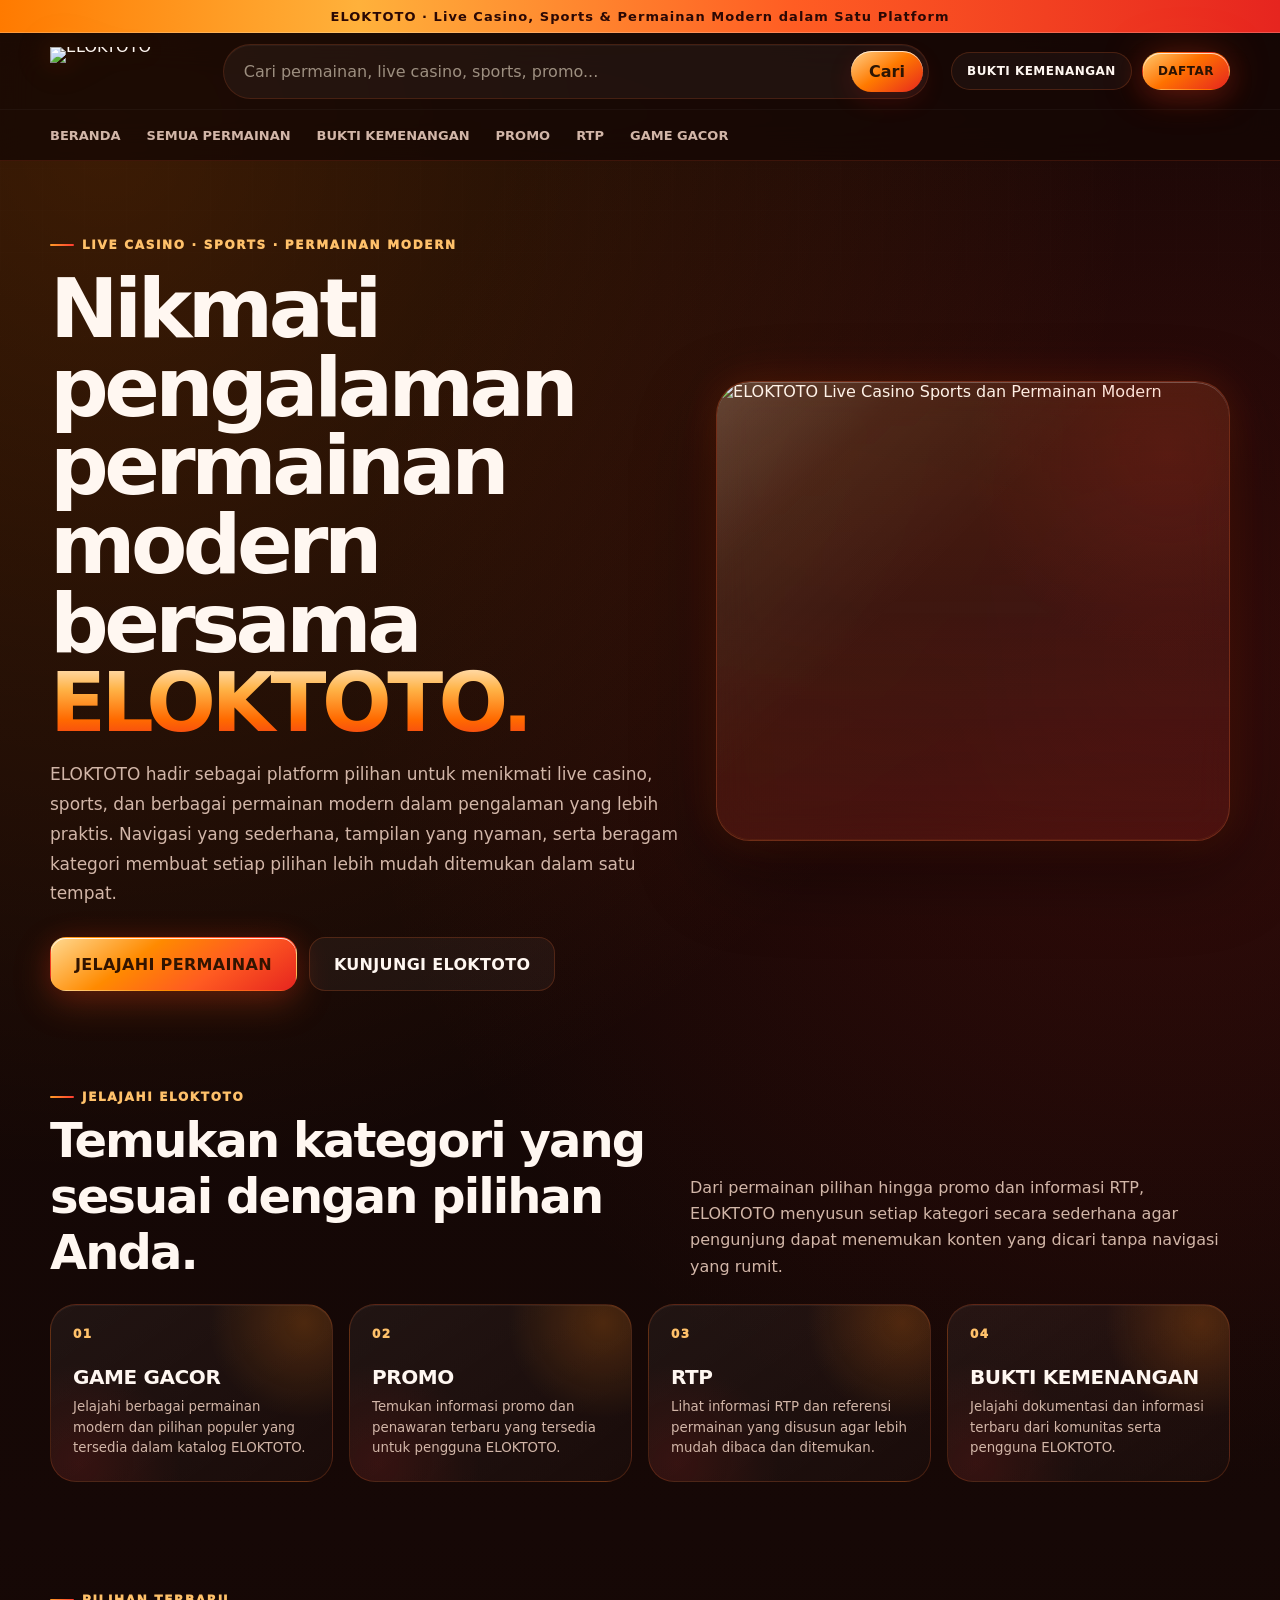
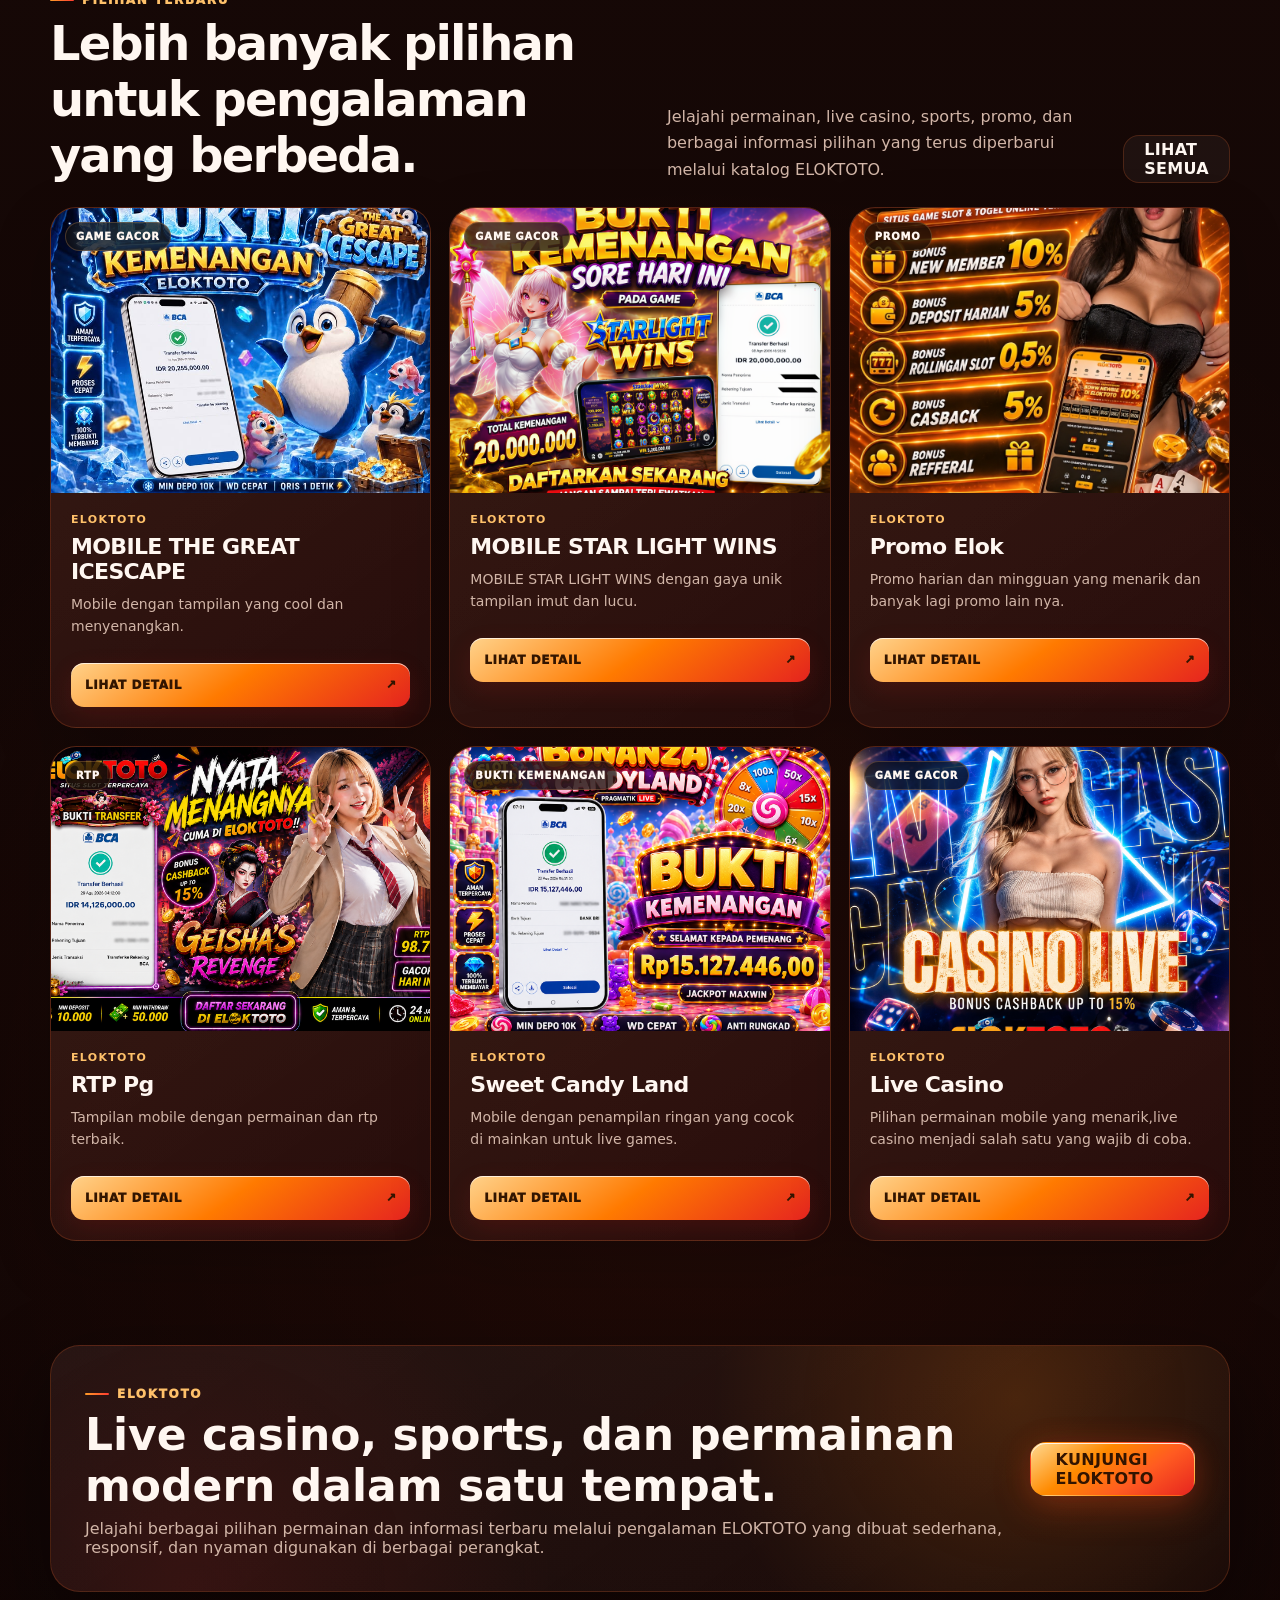
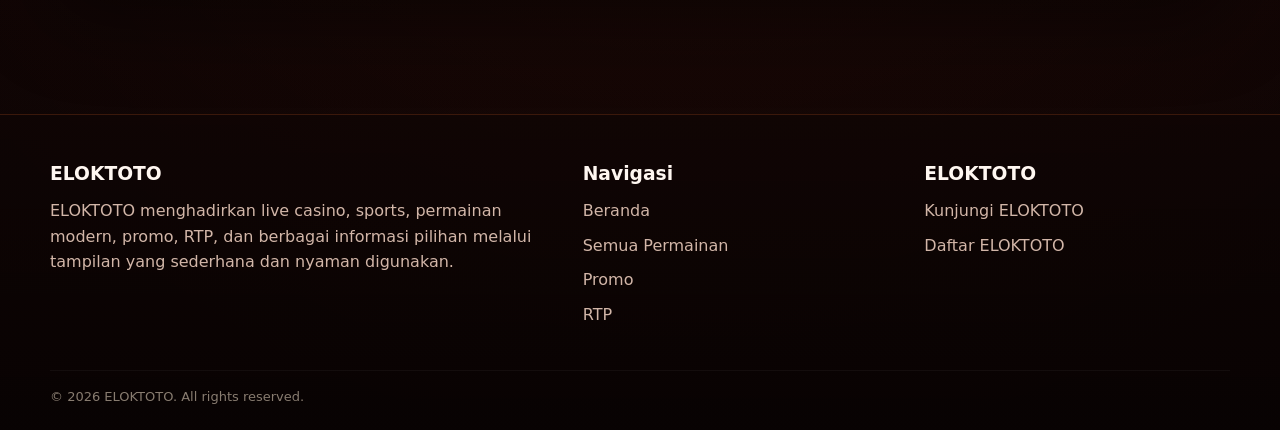
==== commit 67c4a6fc: "update webp 1" ====
--- a/index.html
+++ b/index.html
@@ -28,8 +28,8 @@
 
   <link
     rel="icon"
-    href="/assets/images/logoelok.png"
-    type="image/png"
+    href="/assets/images/logoelok.webp"
+    type="image/webp"
   >
 
   <link
@@ -67,7 +67,7 @@
 
   <meta
     property="og:image"
-    content="https://toko-elok.pages.dev/assets/images/eloktoto.png"
+    content="https://toko-elok.pages.dev/assets/images/eloktoto.webp"
   >
 
   <meta
@@ -113,7 +113,7 @@
 
       <img
         class="logo-image"
-        src="/assets/images/logoelok.png"
+        src="/assets/images/logoelok.webp"
         alt="ELOKTOTO"
         width="220"
         height="70"
@@ -304,7 +304,7 @@
 
         <img
           class="hero-main-image"
-          src="/assets/images/eloktoto.png"
+          src="/assets/images/eloktoto.webp"
           alt="ELOKTOTO Live Casino Sports dan Permainan Modern"
           width="1200"
           height="900"
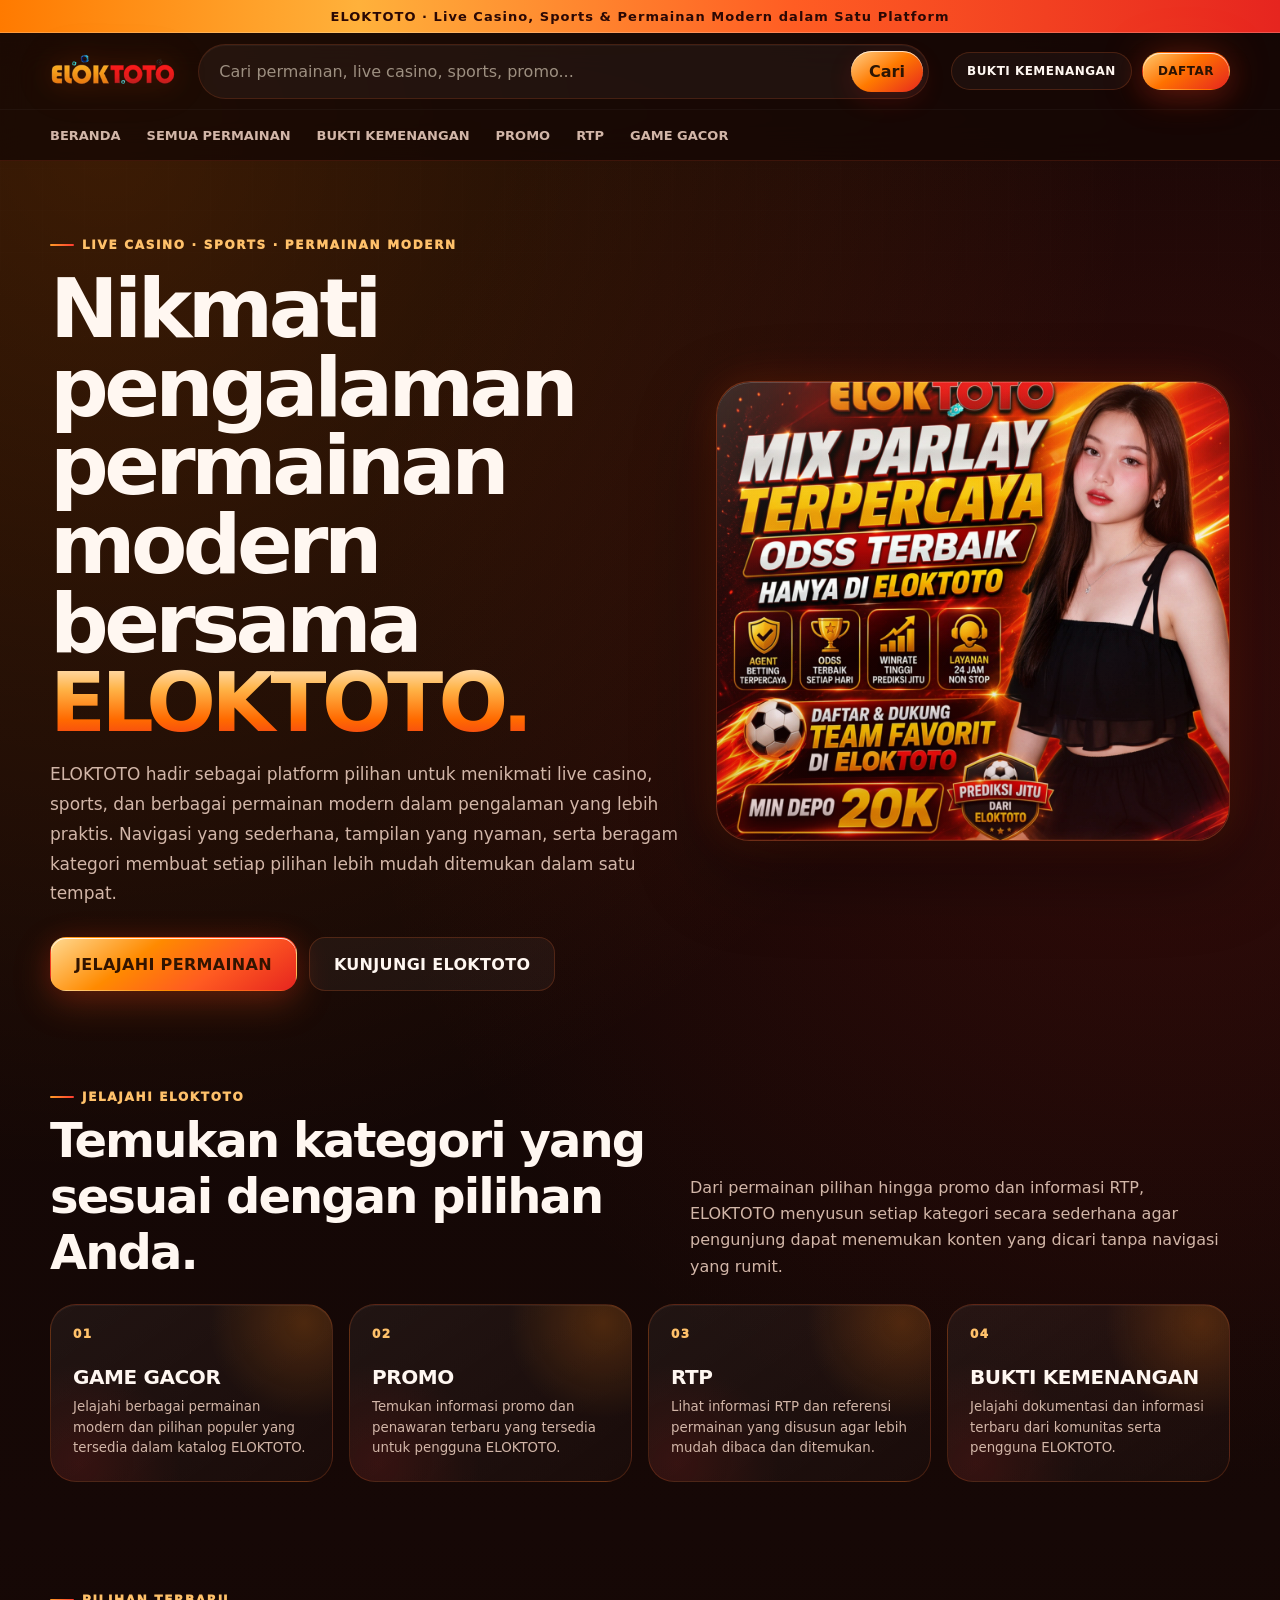
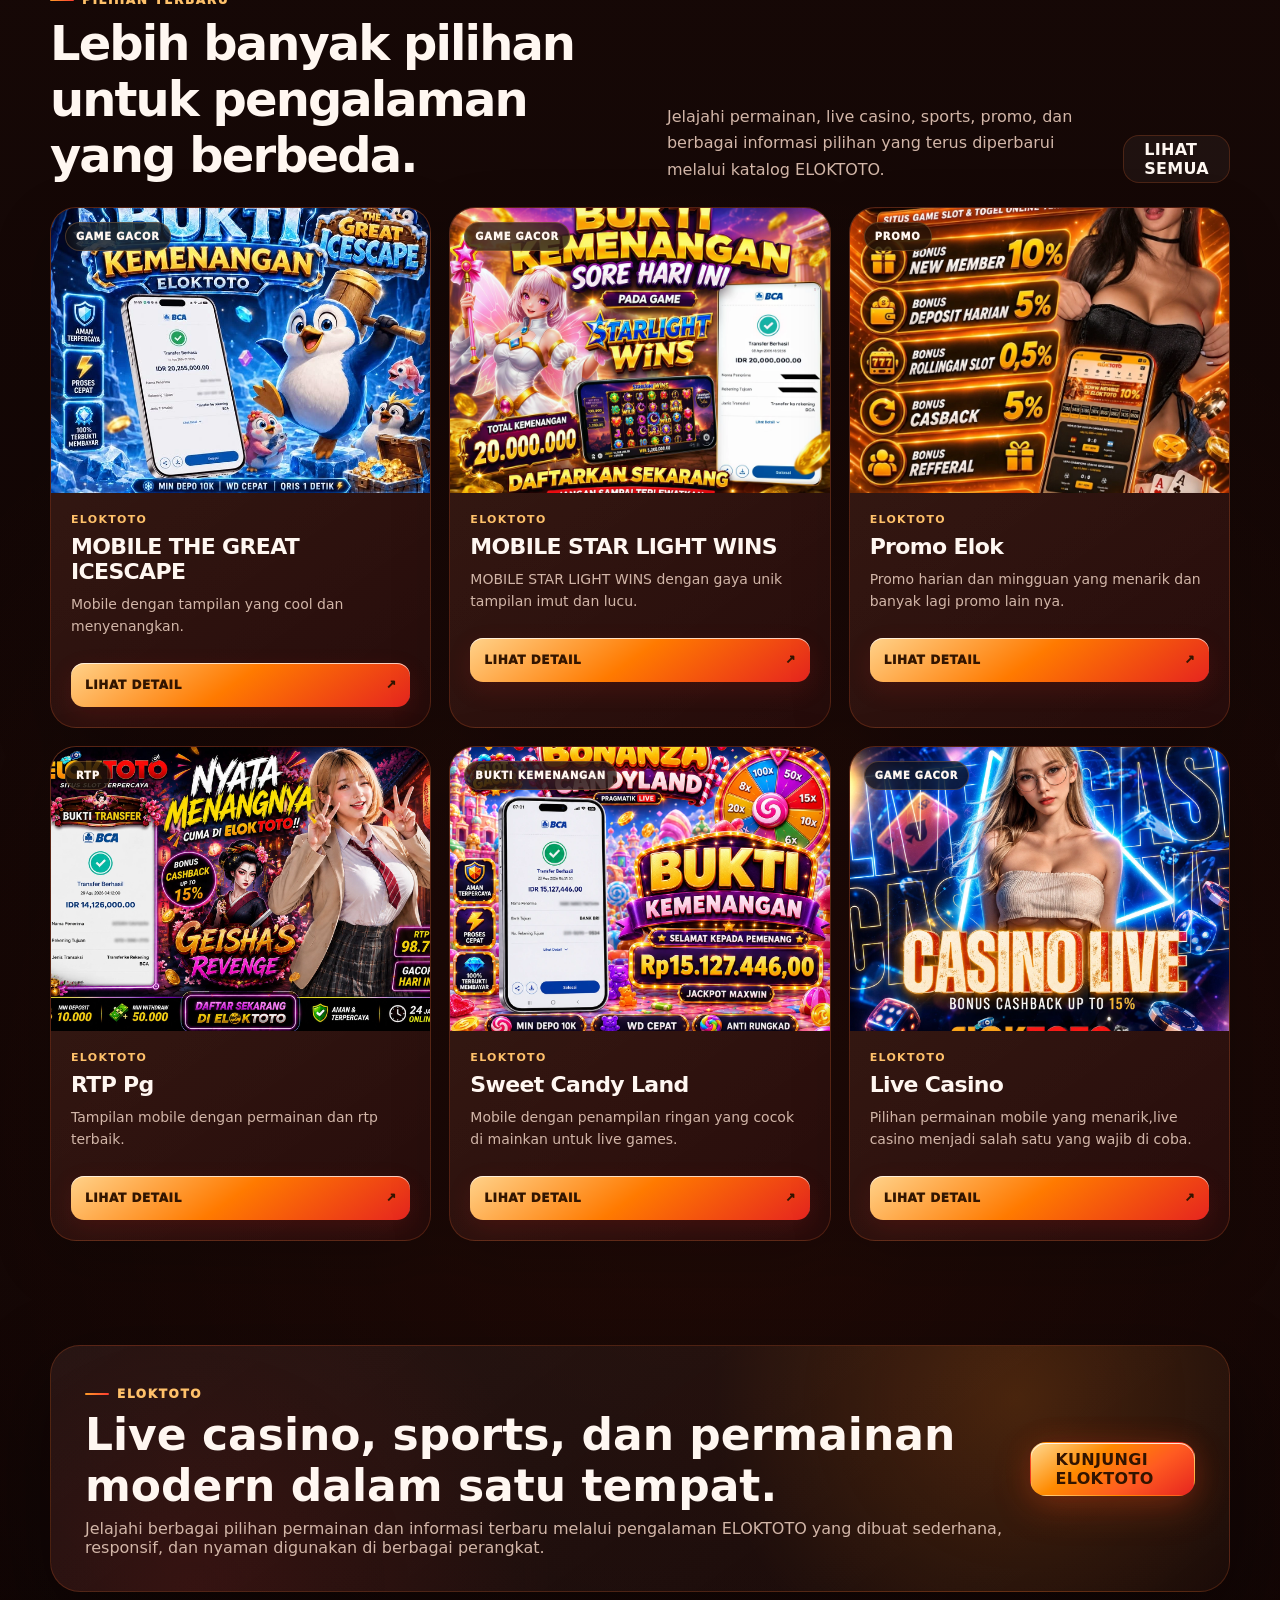
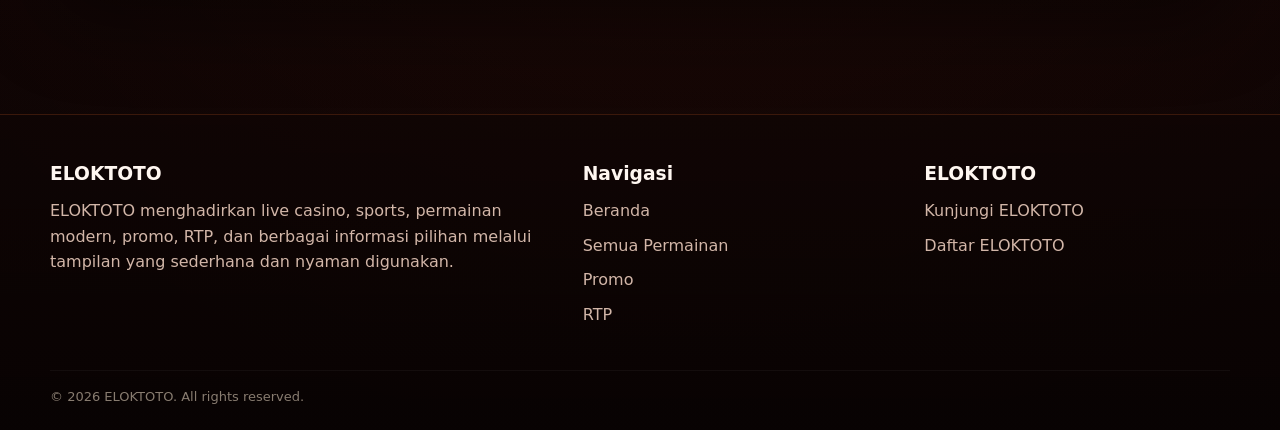
==== commit 8e7a064d: "tag html" ====
--- a/index.html
+++ b/index.html
@@ -3,6 +3,7 @@
 <head>
   <meta charset="UTF-8">
   <meta name="viewport" content="width=device-width, initial-scale=1.0">
+  <meta name="google-site-verification" content="9xNIfXcn5H8hvwm5lQxYYQ_ZiFqFarU7Fhu3k2ncLRQ" >
 
   <title>ELOKTOTO | Live Casino, Sports & Permainan Modern</title>
 
